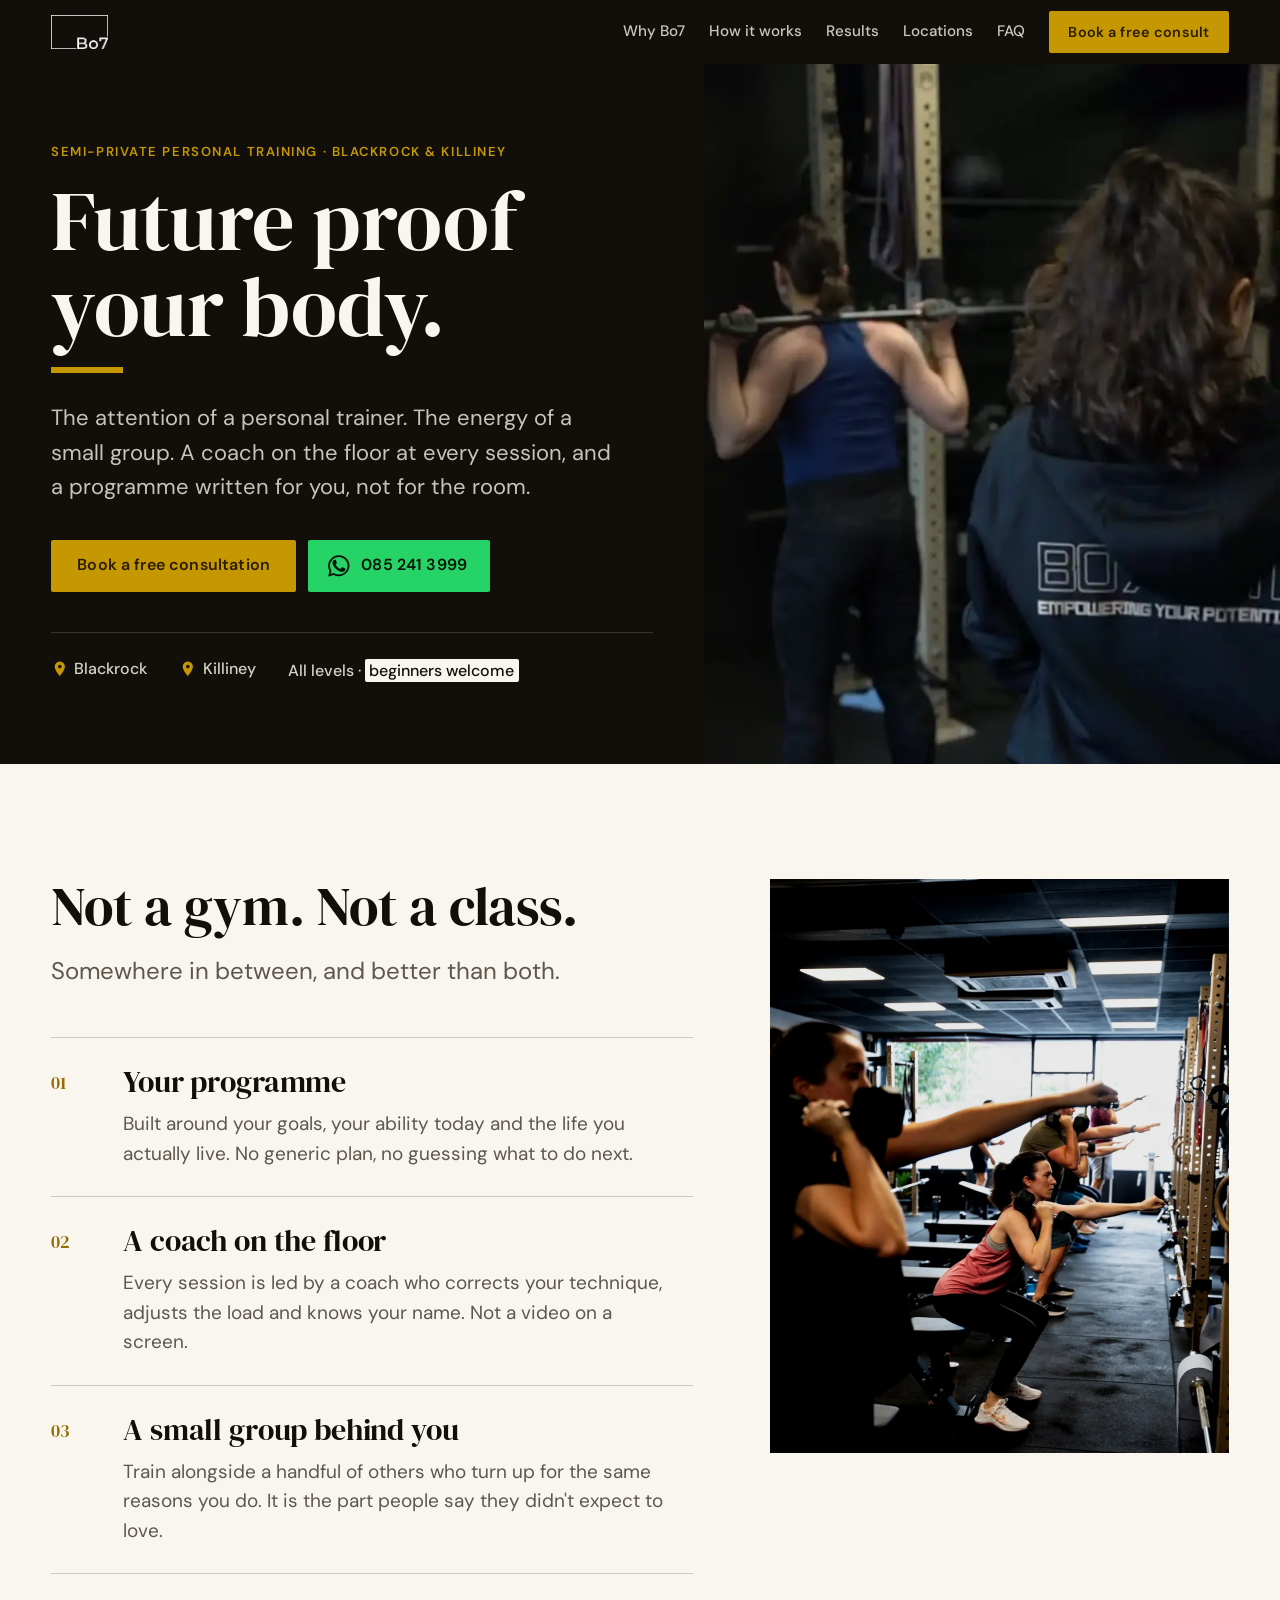
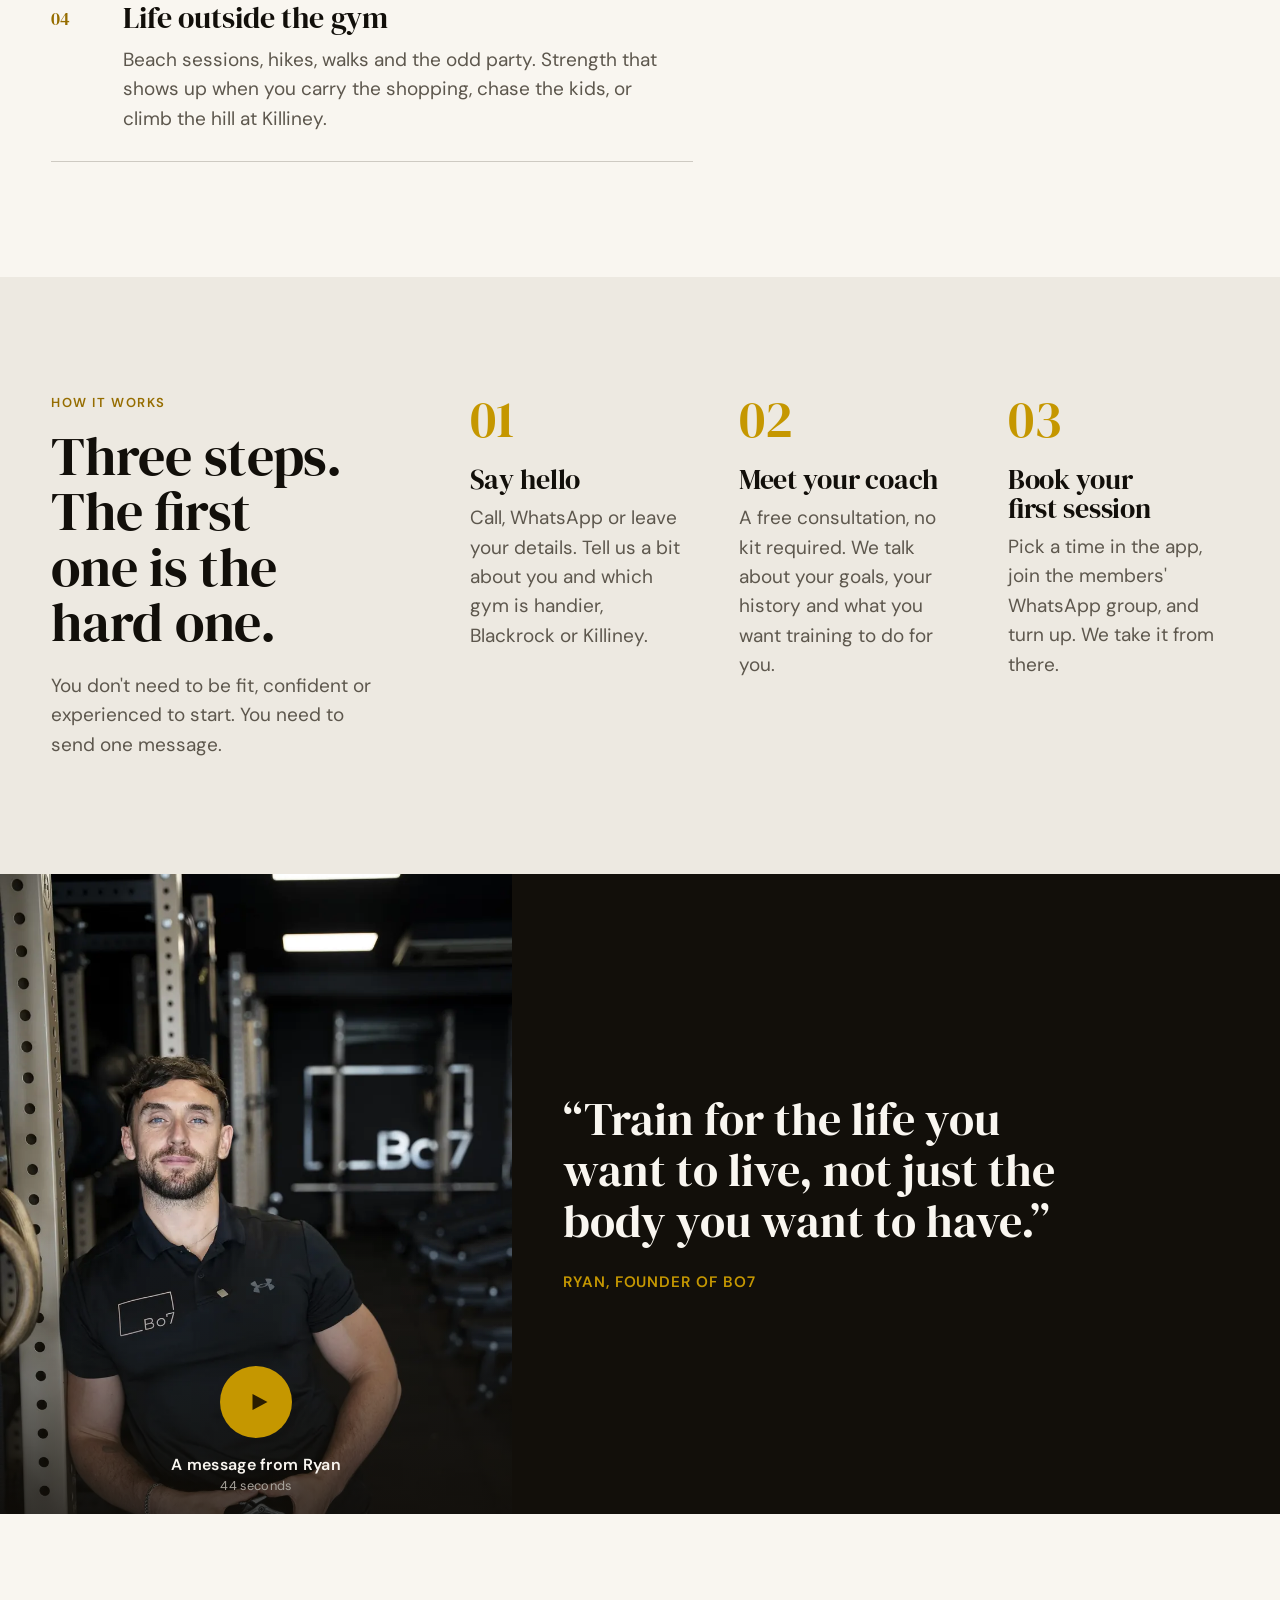
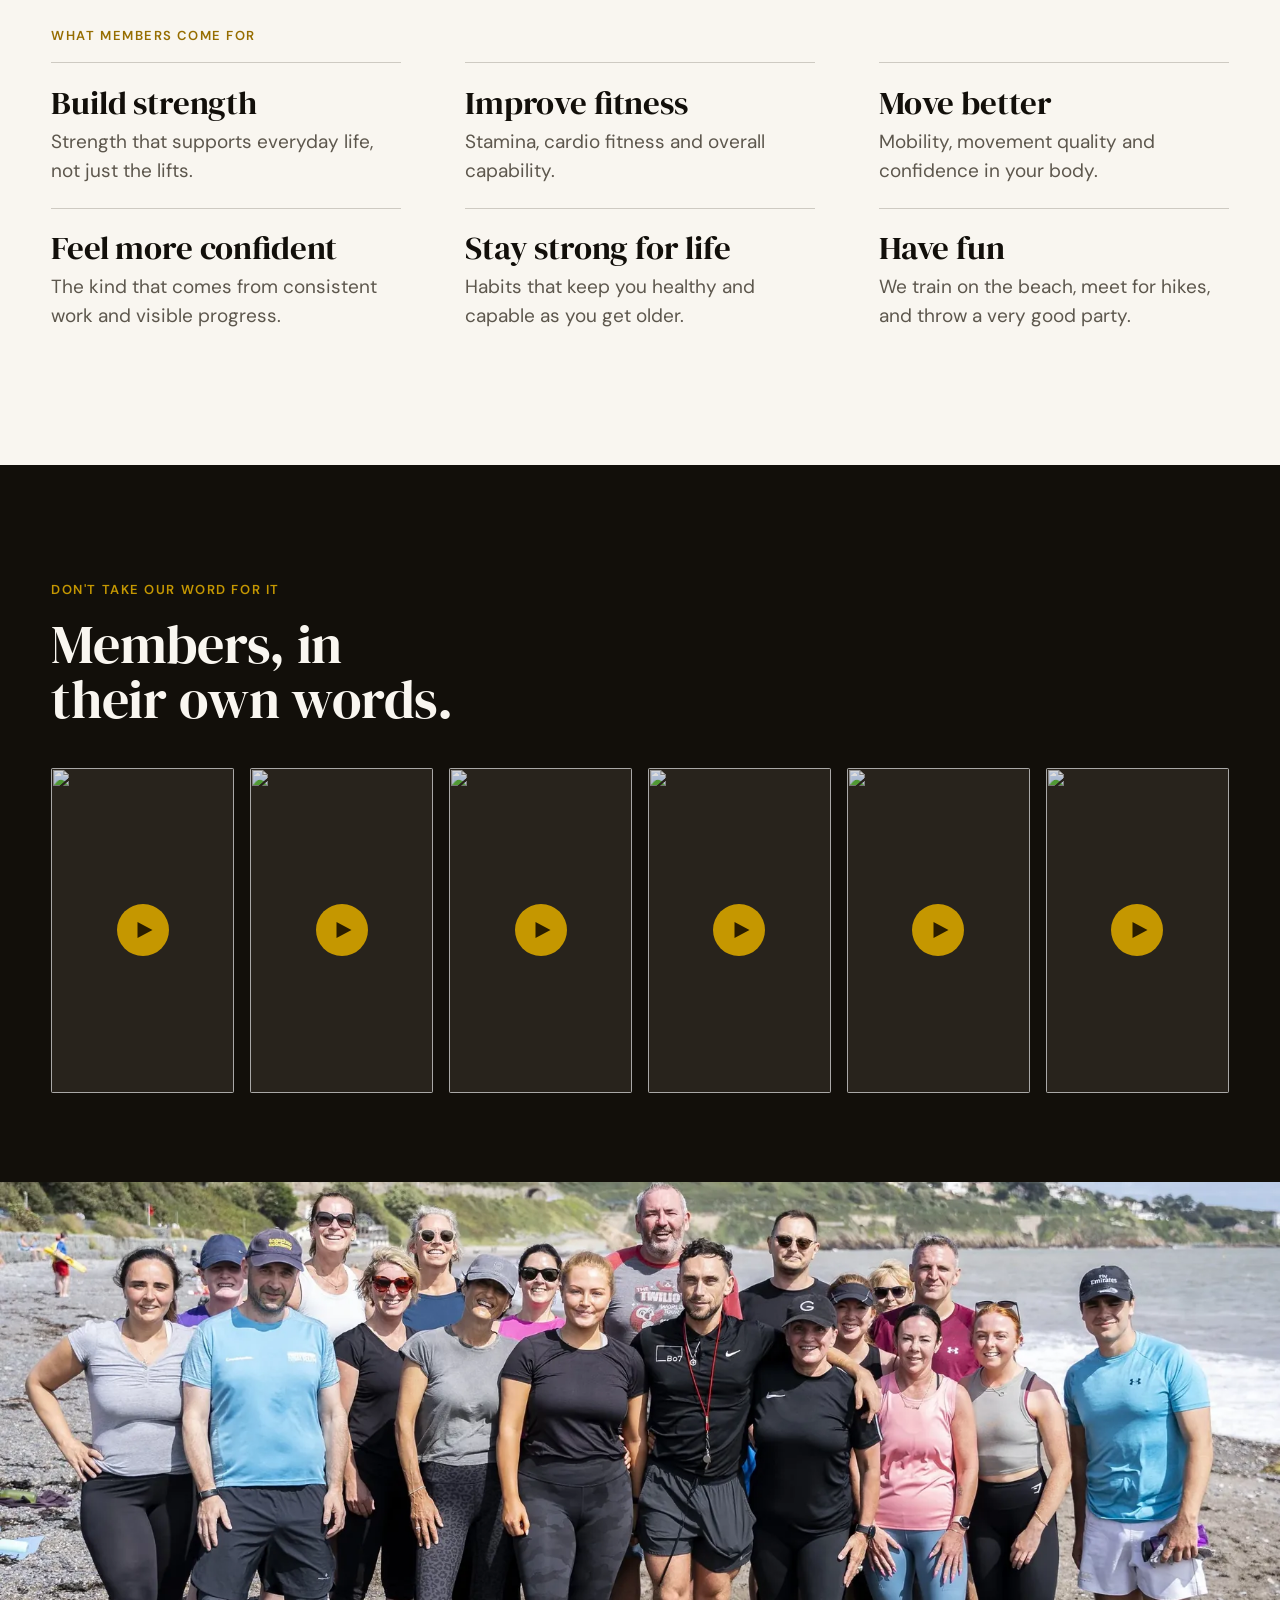
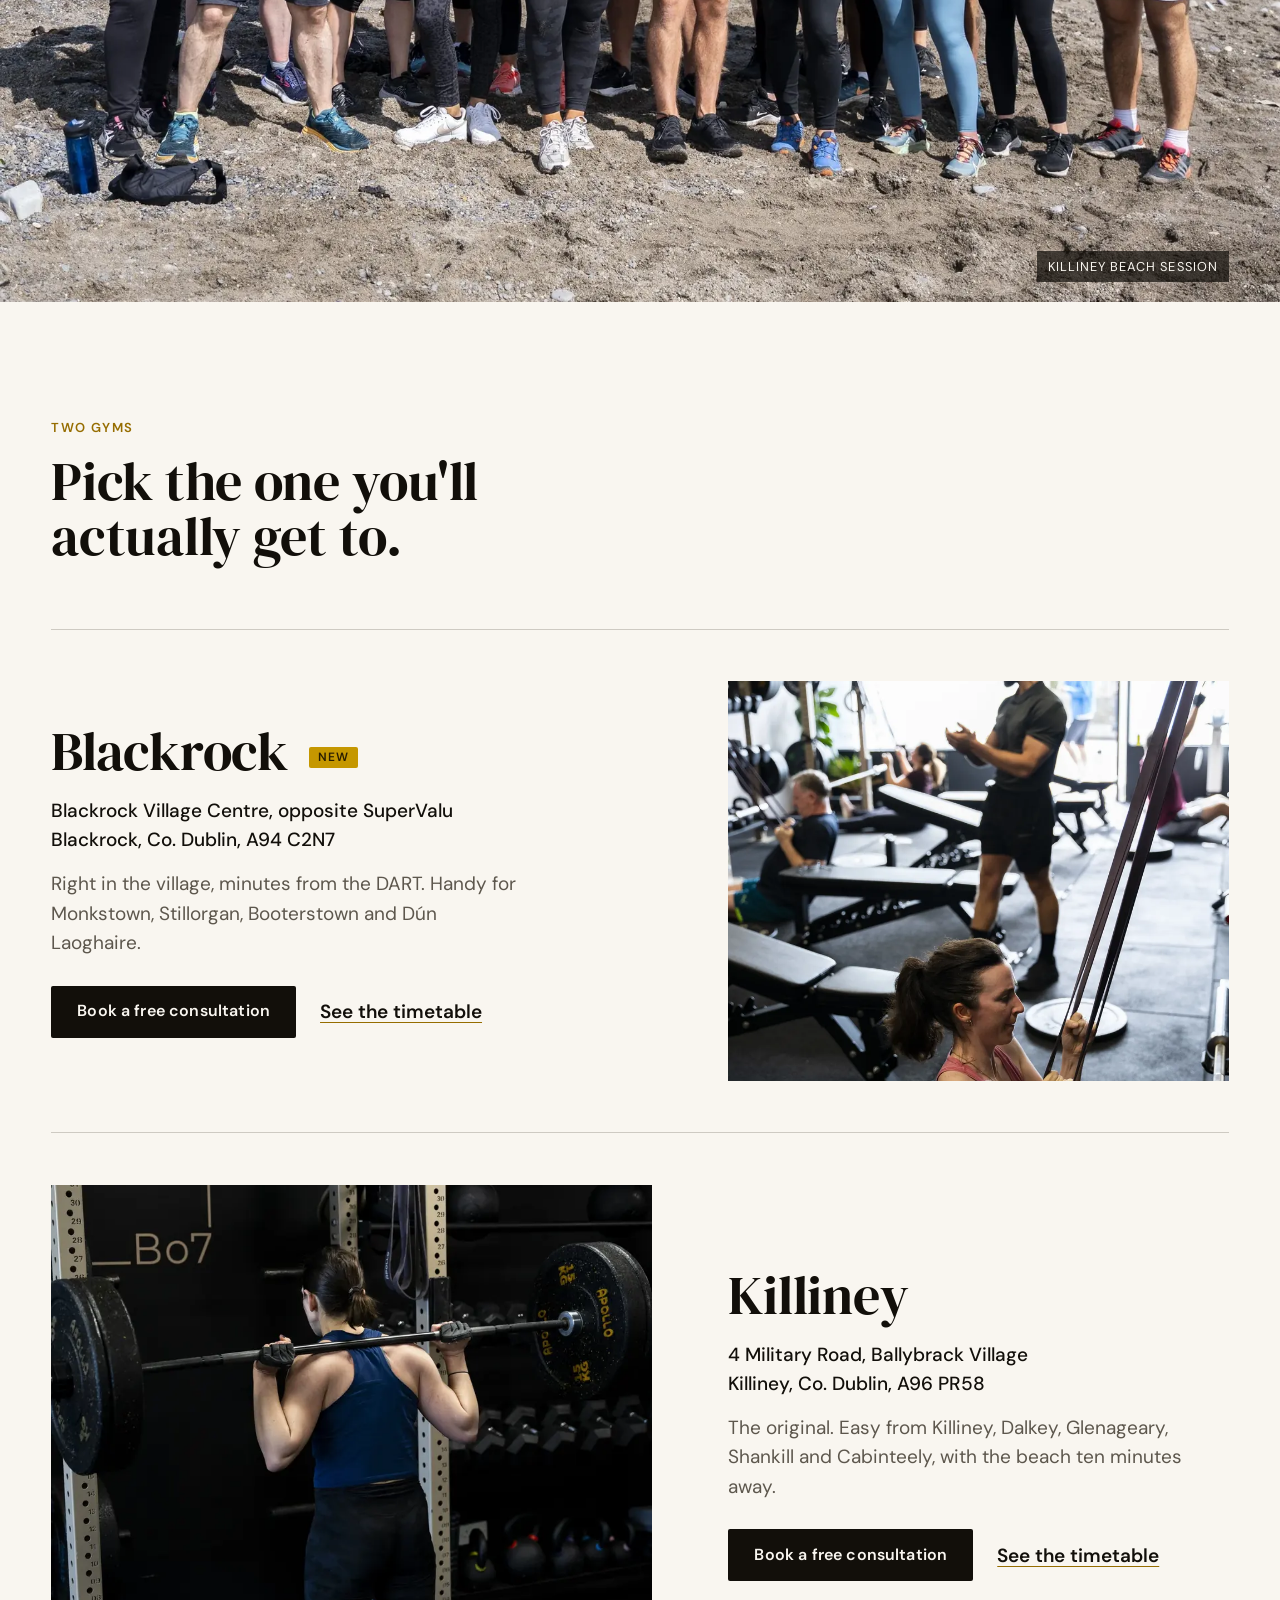
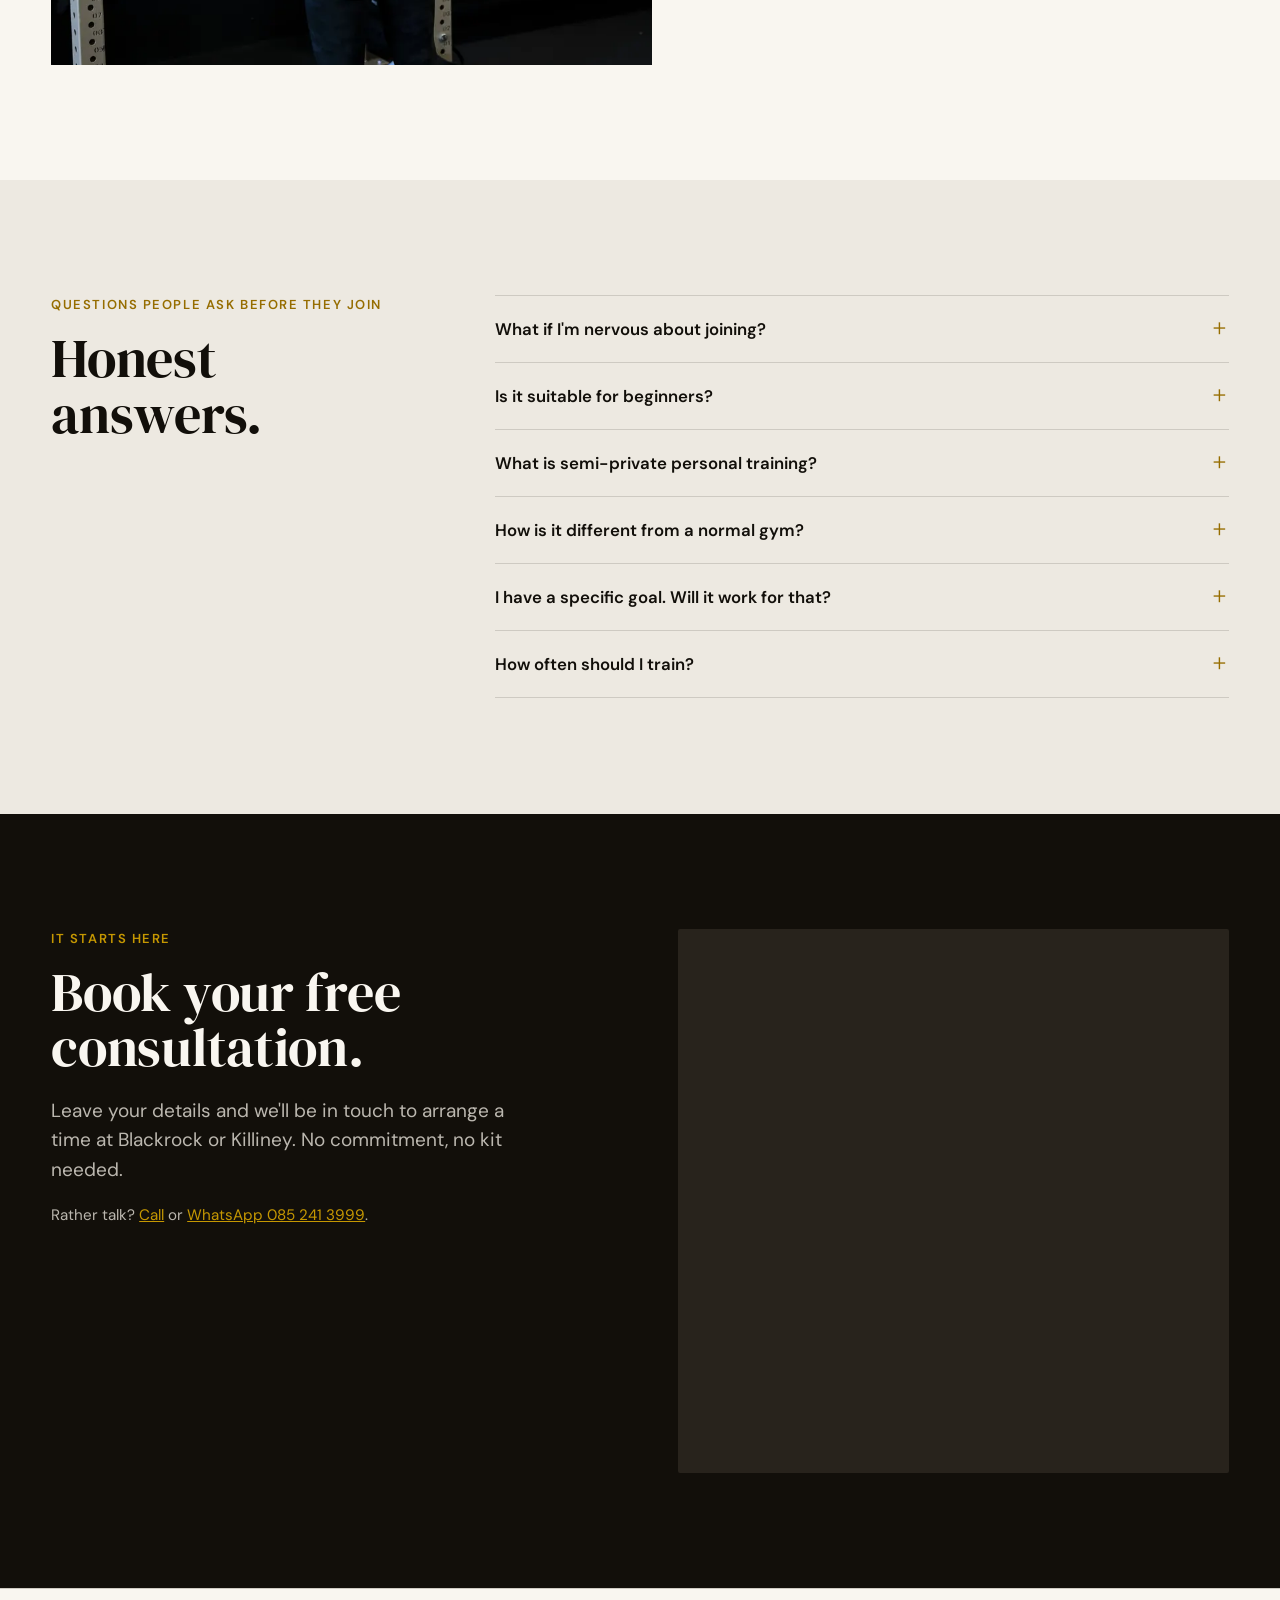
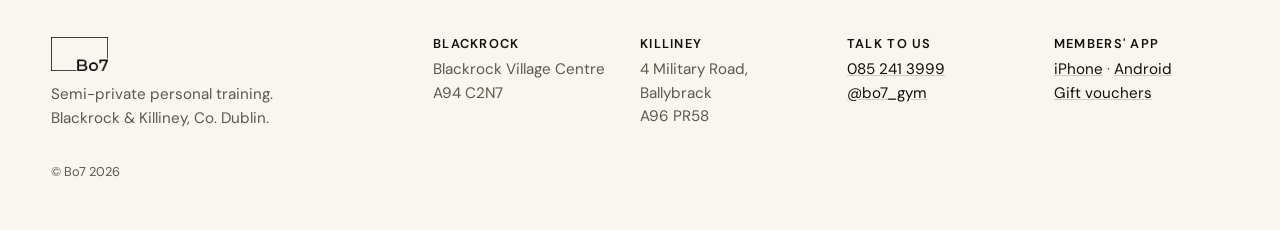
==== site/index.html @ 116be445 "Bo7 homepage rebuild: static site, content crawl, audit and handover notes Co-Authored-By: Claude Fa" ====
<!doctype html>
<html lang="en-IE">
<head>
<meta charset="utf-8">
<meta name="viewport" content="width=device-width, initial-scale=1">
<title>Bo7 · Semi-Private Personal Training in Blackrock & Killiney</title>
<meta name="description" content="Bo7 is semi-private personal training in Blackrock and Killiney, south Dublin. A coach on the floor every session, a programme built for you, and a small group that keeps you turning up. Book a free consultation.">
<link rel="icon" href="assets/favicon.ico">
<link rel="preconnect" href="https://fonts.googleapis.com">
<link rel="preconnect" href="https://fonts.gstatic.com" crossorigin>
<link href="https://fonts.googleapis.com/css2?family=DM+Serif+Display&family=DM+Sans:ital,opsz,wght@0,9..40,400;0,9..40,500;0,9..40,600;1,9..40,400&display=swap" rel="stylesheet">
<link rel="stylesheet" href="styles.css">
<meta property="og:title" content="Bo7 · Semi-Private Personal Training, Blackrock & Killiney">
<meta property="og:description" content="Coaching of a personal trainer. Energy of a small group. Two gyms in south Dublin. Book a free consultation.">
<meta property="og:image" content="assets/img/_s7v6443.webp">
</head>
<body>

<a class="skip" href="#start">Skip to booking</a>

<header class="nav" id="top">
<div class="in">
  <a class="nav__logo" href="#top" aria-label="Bo7 home">
    <img src="assets/bo7-logo.png" alt="Bo7" width="88" height="40">
  </a>
  <button class="nav__toggle" type="button" aria-label="Open menu" aria-expanded="false" aria-controls="menu"><span></span></button>
  <nav class="nav__links" id="menu" aria-label="Primary">
    <a href="#why">Why Bo7</a>
    <a href="#how">How it works</a>
    <a href="#results">Results</a>
    <a href="#locations">Locations</a>
    <a href="#faq">FAQ</a>
  </nav>
  <a class="btn btn--gold nav__cta" href="#start"><span class="nav__cta-long">Book a free consult</span><span class="nav__cta-short">Book</span></a>
</div>
</header>

<!-- HERO -->
<section class="hero">
<div class="in">
  <div class="hero__text">
    <p class="eyebrow">Semi-private personal training · Blackrock & Killiney</p>
    <h1>Future proof<br>your body.</h1>
    <p class="hero__lede"><span class="hl"><span class="hl__t">The attention of a personal trainer.</span></span> <span class="hl"><span class="hl__t">The energy of a small group.</span></span> <span class="hl"><span class="hl__t">A coach on the floor at every session,</span></span> <span class="hl"><span class="hl__t">and a programme written for you, not for the room.</span></span></p>
    <div class="hero__actions">
      <a class="btn btn--gold" href="#start">Book a free consultation</a>
      <a class="btn btn--wa hero__wa" href="https://wa.me/353852413999" aria-label="Chat on WhatsApp, 085 241 3999" data-wa><svg class="wa" viewBox="0 0 24 24" aria-hidden="true"><path d="M17.5 14.4c-.3-.1-1.8-.9-2-1-.3-.1-.5-.1-.7.1-.2.3-.8 1-.9 1.2-.2.2-.3.2-.6.1-.3-.1-1.3-.5-2.4-1.5-.9-.8-1.5-1.8-1.7-2.1-.2-.3 0-.5.1-.6l.5-.5c.1-.2.2-.3.3-.5.1-.2 0-.4 0-.5-.1-.1-.7-1.6-.9-2.2-.2-.6-.5-.5-.7-.5h-.6c-.2 0-.5.1-.8.4-.3.3-1 1-1 2.5s1.1 2.9 1.2 3.1c.1.2 2.1 3.2 5.1 4.5.7.3 1.3.5 1.7.6.7.2 1.4.2 1.9.1.6-.1 1.8-.7 2-1.4.2-.7.2-1.3.2-1.4-.1-.2-.3-.3-.6-.4zM12 2C6.5 2 2 6.5 2 12c0 1.8.5 3.5 1.3 5L2 22l5.2-1.4c1.5.8 3.1 1.2 4.8 1.2 5.5 0 10-4.5 10-10S17.5 2 12 2zm0 18.2c-1.5 0-3-.4-4.3-1.2l-.3-.2-3.1.8.8-3-.2-.3C4.1 15 3.7 13.5 3.7 12c0-4.6 3.7-8.3 8.3-8.3s8.3 3.7 8.3 8.3-3.7 8.2-8.3 8.2z"/></svg><span>085 241 3999</span></a>
    </div>
    <ul class="hero__facts" aria-label="At a glance">
      <li><a href="#blackrock"><svg class="pin" viewBox="0 0 24 24" aria-hidden="true"><path d="M12 2a7 7 0 0 0-7 7c0 5.25 7 13 7 13s7-7.75 7-13a7 7 0 0 0-7-7zm0 9.5A2.5 2.5 0 1 1 12 6.5a2.5 2.5 0 0 1 0 5z"/></svg>Blackrock</a></li>
      <li><a href="#killiney"><svg class="pin" viewBox="0 0 24 24" aria-hidden="true"><path d="M12 2a7 7 0 0 0-7 7c0 5.25 7 13 7 13s7-7.75 7-13a7 7 0 0 0-7-7zm0 9.5A2.5 2.5 0 1 1 12 6.5a2.5 2.5 0 0 1 0 5z"/></svg>Killiney</a></li>
      <li>All levels &middot; <mark>beginners welcome</mark></li>
    </ul>
  </div>
  <div class="hero__media">
    <video id="hero-video" class="hero__video" autoplay muted loop playsinline preload="metadata" poster="assets/video/hero-poster.webp" aria-label="Members training at Bo7 Killiney" data-src-small="assets/video/hero-540.mp4" data-src-large="assets/video/hero-720.mp4"></video>
  </div>
</div>
</section>

<!-- WHY -->
<section class="why" id="why">
<div class="in">
  <div class="why__head">
    <h2>Not a gym. Not a class.</h2>
    <p class="why__sub">Somewhere in between, and better than both.</p>
  </div>
  <ol class="why__list">
    <li>
      <span class="num">01</span>
      <h3>Your programme</h3>
      <p>Built around your goals, your ability today and the life you actually live. No generic plan, no guessing what to do next.</p>
    </li>
    <li>
      <span class="num">02</span>
      <h3>A coach on the floor</h3>
      <p>Every session is led by a coach who corrects your technique, adjusts the load and knows your name. Not a video on a screen.</p>
    </li>
    <li>
      <span class="num">03</span>
      <h3>A small group behind you</h3>
      <p>Train alongside a handful of others who turn up for the same reasons you do. It is the part people say they didn't expect to love.</p>
    </li>
    <li>
      <span class="num">04</span>
      <h3>Life outside the gym</h3>
      <p>Beach sessions, hikes, walks and the odd party. Strength that shows up when you carry the shopping, chase the kids, or climb the hill at Killiney.</p>
    </li>
  </ol>
  <figure class="why__photo">
    <img src="assets/img/_s7v6443-900.webp" srcset="assets/img/_s7v6443-900.webp 900w, assets/img/_s7v6443.webp 1800w" sizes="(min-width: 900px) 40vw, 100vw" alt="A small group training with kettlebells at Bo7 while a coach watches" width="900" height="1350" loading="lazy">
  </figure>
</div>
</section>

<!-- HOW -->
<section class="how" id="how">
<div class="in">
  <div class="how__intro">
    <p class="eyebrow">How it works</p>
    <h2>Three steps. The first one is the hard one.</h2>
    <p>You don't need to be fit, confident or experienced to start. You need to send one message.</p>
  </div>
  <ol class="steps">
    <li>
      <h3>Say hello</h3>
      <p>Call, WhatsApp or leave your details. Tell us a bit about you and which gym is handier, Blackrock or Killiney.</p>
    </li>
    <li>
      <h3>Meet your coach</h3>
      <p>A free consultation, no kit required. We talk about your goals, your history and what you want training to do for you.</p>
    </li>
    <li>
      <h3>Book your first session</h3>
      <p>Pick a time in the app, join the members' WhatsApp group, and turn up. We take it from there.</p>
    </li>
  </ol>
</div>
</section>

<!-- RYAN -->
<section class="founder">
<div class="in">
  <figure class="founder__photo">
    <img src="assets/img/_s7v2317-900.webp" alt="Ryan, founder of Bo7, standing in the Killiney gym" width="900" height="1350" loading="lazy">
    <button class="founder__play" type="button" aria-label="Play a message from Ryan">
      <span class="video__play" aria-hidden="true"></span>
      <span class="founder__play-label">A message from Ryan<small>44 seconds</small></span>
    </button>
  </figure>
  <blockquote class="founder__quote">
    <p>“Train for the life you want to live, not just the body you want to have.”</p>
    <footer>Ryan, founder of Bo7</footer>
  </blockquote>
</div>
</section>

<!-- OUTCOMES -->
<section class="outcomes">
<div class="in">
  <p class="eyebrow">What members come for</p>
  <ul class="outcomes__grid">
    <li><h3>Build strength</h3><p>Strength that supports everyday life, not just the lifts.</p></li>
    <li><h3>Improve fitness</h3><p>Stamina, cardio fitness and overall capability.</p></li>
    <li><h3>Move better</h3><p>Mobility, movement quality and confidence in your body.</p></li>
    <li><h3>Feel more confident</h3><p>The kind that comes from consistent work and visible progress.</p></li>
    <li><h3>Stay strong for life</h3><p>Habits that keep you healthy and capable as you get older.</p></li>
    <li><h3>Have fun</h3><p>We train on the beach, meet for hikes, and throw a very good party.</p></li>
  </ul>
</div>
</section>

<!-- RESULTS -->
<section class="results" id="results">
<div class="in">
  <div class="results__head">
    <p class="eyebrow">Don't take our word for it</p>
    <h2>Members, in their own words.</h2>
  </div>
  <div class="videos">
    <button class="video" data-id="97Fu7qVNGD8" aria-label="Play member story 1">
      <img src="https://i.ytimg.com/vi/97Fu7qVNGD8/maxresdefault.jpg" alt="" loading="lazy" width="1280" height="720">
      <span class="video__play" aria-hidden="true"></span>
    </button>
    <button class="video" data-id="Cg4jl8W_7K0" aria-label="Play member story 2">
      <img src="https://i.ytimg.com/vi/Cg4jl8W_7K0/maxresdefault.jpg" alt="" loading="lazy" width="1280" height="720">
      <span class="video__play" aria-hidden="true"></span>
    </button>
    <button class="video" data-id="Gy4kCEzOWjY" aria-label="Play member story 3">
      <img src="https://i.ytimg.com/vi/Gy4kCEzOWjY/maxresdefault.jpg" alt="" loading="lazy" width="1280" height="720">
      <span class="video__play" aria-hidden="true"></span>
    </button>
    <button class="video" data-id="adQbB2jkPgM" aria-label="Play member story 4">
      <img src="https://i.ytimg.com/vi/adQbB2jkPgM/maxresdefault.jpg" alt="" loading="lazy" width="1280" height="720">
      <span class="video__play" aria-hidden="true"></span>
    </button>
    <button class="video" data-id="pMgvW_yWX58" aria-label="Play member story 5">
      <img src="https://i.ytimg.com/vi/pMgvW_yWX58/maxresdefault.jpg" alt="" loading="lazy" width="1280" height="720">
      <span class="video__play" aria-hidden="true"></span>
    </button>
    <button class="video" data-id="u_YBRCfrH1I" aria-label="Play member story 6">
      <img src="https://i.ytimg.com/vi/u_YBRCfrH1I/maxresdefault.jpg" alt="" loading="lazy" width="1280" height="720">
      <span class="video__play" aria-hidden="true"></span>
    </button>
  </div>
  <figure class="results__beach">
    <img src="assets/img/_s7v5457.webp" srcset="assets/img/_s7v5457-900.webp 900w, assets/img/_s7v5457.webp 1800w" sizes="100vw" alt="Bo7 members on the beach after a group session" width="1800" height="2700" loading="lazy">
    <figcaption>Killiney beach session</figcaption>
  </figure>
</div>
</section>

<!-- LOCATIONS -->
<section class="locations" id="locations">
<div class="in">
  <div class="locations__head">
    <p class="eyebrow">Two gyms</p>
    <h2>Pick the one you'll actually get to.</h2>
  </div>
  <div class="location" id="blackrock">
    <div class="location__text">
      <h3>Blackrock <span>New</span></h3>
      <address>Blackrock Village Centre, opposite SuperValu<br>Blackrock, Co. Dublin, A94 C2N7</address>
      <p>Right in the village, minutes from the DART. Handy for Monkstown, Stillorgan, Booterstown and Dún Laoghaire.</p>
      <div class="location__actions">
        <a class="btn btn--dark" href="#start">Book a free consultation</a>
        <a class="link" href="https://app.glofox.com/portal/#/branch/681a3f74d2e34f87d40dcbf8/classes-week-view" target="_blank" rel="noopener">See the timetable</a>
      </div>
    </div>
    <figure class="location__photo">
      <img src="assets/img/_s7v6483-900.webp" alt="A coach working with members on the gym floor" width="900" height="1350" loading="lazy">
    </figure>
  </div>
  <div class="location location--alt" id="killiney">
    <div class="location__text">
      <h3>Killiney</h3>
      <address>4 Military Road, Ballybrack Village<br>Killiney, Co. Dublin, A96 PR58</address>
      <p>The original. Easy from Killiney, Dalkey, Glenageary, Shankill and Cabinteely, with the beach ten minutes away.</p>
      <div class="location__actions">
        <a class="btn btn--dark" href="#start">Book a free consultation</a>
        <a class="link" href="https://app.glofox.com/portal/#/branch/6659f3a6bc0507bc710421c5/classes-week-view" target="_blank" rel="noopener">See the timetable</a>
      </div>
    </div>
    <figure class="location__photo">
      <img src="assets/img/_s7v9598-900.webp" alt="A member back-squatting in the Bo7 rack" width="900" height="1350" loading="lazy">
    </figure>
  </div>
</div>
</section>

<!-- FAQ -->
<section class="faq" id="faq">
<div class="in">
  <div class="faq__head">
    <p class="eyebrow">Questions people ask before they join</p>
    <h2>Honest answers.</h2>
  </div>
  <div class="faq__list">
    <details>
      <summary>What if I'm nervous about joining?</summary>
      <p>That's completely normal, and it's most people's starting point. You don't need to be fit, confident or experienced. Your coach explains every exercise, sets the weight for you, and progresses you at your own pace. Nobody is watching you except the person paid to help.</p>
    </details>
    <details>
      <summary>Is it suitable for beginners?</summary>
      <p>Yes. We coach people who have never lifted a weight, people coming back after years away, and people who train regularly. Your sessions are adapted to where you are now.</p>
    </details>
    <details>
      <summary>What is semi-private personal training?</summary>
      <p>It's personal training in a small group. You follow a programme designed for your goals, and a coach guides you through every session, with the motivation of a few other people training beside you.</p>
    </details>
    <details>
      <summary>How is it different from a normal gym?</summary>
      <p>In a normal gym you get access and a membership card. At Bo7 you get a structured programme, a coach at every session, and a small group that notices when you don't show up. We keep session sizes small so you get real attention.</p>
    </details>
    <details>
      <summary>I have a specific goal. Will it work for that?</summary>
      <p>Yes. Strength, fitness, weight loss, mobility, getting back into a routine, or simply becoming consistent. Your coach adapts your training to the goal, and we check in on how it's going.</p>
    </details>
    <details>
      <summary>How often should I train?</summary>
      <p>It depends on your goals, your fitness and your week. We help you find a frequency that's realistic and sustainable, then build a plan around it. Consistency beats intensity.</p>
    </details>
  </div>
</div>
</section>

<!-- START -->
<section class="start" id="start">
<div class="in">
  <div class="start__text">
    <p class="eyebrow">It starts here</p>
    <h2>Book your free consultation.</h2>
    <p>Leave your details and we'll be in touch to arrange a time at Blackrock or Killiney. No commitment, no kit needed.</p>
    <p class="start__alt">Rather talk? <a href="tel:+353852413999">Call</a> or <a href="https://wa.me/353852413999" data-wa>WhatsApp 085 241 3999</a>.</p>
  </div>
  <div class="start__form">
    <iframe id="glofox" title="Bo7 consultation request form" src="https://app.glofox.com/portal/#/branch/6659f3a6bc0507bc710421c5/lead-register" loading="lazy"></iframe>
  </div>
</div>
</section>

<footer class="foot">
<div class="in">
  <div class="foot__brand">
    <img src="assets/bo7-logo.png" alt="Bo7" width="88" height="40">
    <p>Semi-private personal training.<br>Blackrock & Killiney, Co. Dublin.</p>
  </div>
  <div class="foot__col">
    <h4>Blackrock</h4>
    <p>Blackrock Village Centre<br>A94 C2N7</p>
  </div>
  <div class="foot__col">
    <h4>Killiney</h4>
    <p>4 Military Road, Ballybrack<br>A96 PR58</p>
  </div>
  <div class="foot__col">
    <h4>Talk to us</h4>
    <p><a href="tel:+353852413999">085 241 3999</a><br><a href="https://www.instagram.com/bo7_gym" rel="noopener">@bo7_gym</a></p>
  </div>
  <div class="foot__col">
    <h4>Members' app</h4>
    <p><a href="https://apps.apple.com/ie/app/bo7-new/id6504860542" rel="noopener">iPhone</a> · <a href="https://play.google.com/store/apps/details?id=ie.zappy.fennec.bo" rel="noopener">Android</a><br><a href="https://www.bo7.ie/store" rel="noopener">Gift vouchers</a></p>
  </div>
  <p class="foot__fine">© Bo7 2026</p>
</div>
</footer>

<div class="stickybar">
  <a class="btn btn--gold stickybar__btn" href="#start"><span>Book a free consultation</span><span class="stickybar__icons" aria-hidden="true"><svg class="mail" viewBox="0 0 24 24" aria-hidden="true"><path d="M3 5h18a1 1 0 0 1 1 1v12a1 1 0 0 1-1 1H3a1 1 0 0 1-1-1V6a1 1 0 0 1 1-1zm1 2.4V17h16V7.4l-8 5.2-8-5.2zM5.6 7l6.4 4.2L18.4 7H5.6z"/></svg><svg class="wa" viewBox="0 0 24 24" aria-hidden="true"><path d="M17.5 14.4c-.3-.1-1.8-.9-2-1-.3-.1-.5-.1-.7.1-.2.3-.8 1-.9 1.2-.2.2-.3.2-.6.1-.3-.1-1.3-.5-2.4-1.5-.9-.8-1.5-1.8-1.7-2.1-.2-.3 0-.5.1-.6l.5-.5c.1-.2.2-.3.3-.5.1-.2 0-.4 0-.5-.1-.1-.7-1.6-.9-2.2-.2-.6-.5-.5-.7-.5h-.6c-.2 0-.5.1-.8.4-.3.3-1 1-1 2.5s1.1 2.9 1.2 3.1c.1.2 2.1 3.2 5.1 4.5.7.3 1.3.5 1.7.6.7.2 1.4.2 1.9.1.6-.1 1.8-.7 2-1.4.2-.7.2-1.3.2-1.4-.1-.2-.3-.3-.6-.4zM12 2C6.5 2 2 6.5 2 12c0 1.8.5 3.5 1.3 5L2 22l5.2-1.4c1.5.8 3.1 1.2 4.8 1.2 5.5 0 10-4.5 10-10S17.5 2 12 2zm0 18.2c-1.5 0-3-.4-4.3-1.2l-.3-.2-3.1.8.8-3-.2-.3C4.1 15 3.7 13.5 3.7 12c0-4.6 3.7-8.3 8.3-8.3s8.3 3.7 8.3 8.3-3.7 8.2-8.3 8.2z"/></svg></span></a>
</div>

<!-- BOOKING OVERLAY: every "Book" button opens this; #start stays as the no-JS fallback -->
<dialog class="book" id="book" aria-labelledby="book-title">
  <div class="book__panel">
    <button class="book__close" type="button" aria-label="Close">&#215;</button>
    <p class="eyebrow">Free consultation</p>
    <h2 id="book-title">Let's get you started.</h2>
    <a class="btn btn--wa book__wa" href="https://wa.me/353852413999" data-wa><svg class="wa" viewBox="0 0 24 24" aria-hidden="true"><path d="M17.5 14.4c-.3-.1-1.8-.9-2-1-.3-.1-.5-.1-.7.1-.2.3-.8 1-.9 1.2-.2.2-.3.2-.6.1-.3-.1-1.3-.5-2.4-1.5-.9-.8-1.5-1.8-1.7-2.1-.2-.3 0-.5.1-.6l.5-.5c.1-.2.2-.3.3-.5.1-.2 0-.4 0-.5-.1-.1-.7-1.6-.9-2.2-.2-.6-.5-.5-.7-.5h-.6c-.2 0-.5.1-.8.4-.3.3-1 1-1 2.5s1.1 2.9 1.2 3.1c.1.2 2.1 3.2 5.1 4.5.7.3 1.3.5 1.7.6.7.2 1.4.2 1.9.1.6-.1 1.8-.7 2-1.4.2-.7.2-1.3.2-1.4-.1-.2-.3-.3-.6-.4zM12 2C6.5 2 2 6.5 2 12c0 1.8.5 3.5 1.3 5L2 22l5.2-1.4c1.5.8 3.1 1.2 4.8 1.2 5.5 0 10-4.5 10-10S17.5 2 12 2zm0 18.2c-1.5 0-3-.4-4.3-1.2l-.3-.2-3.1.8.8-3-.2-.3C4.1 15 3.7 13.5 3.7 12c0-4.6 3.7-8.3 8.3-8.3s8.3 3.7 8.3 8.3-3.7 8.2-8.3 8.2z"/></svg><span>Chat on WhatsApp</span></a>
    <p class="book__hint">Quickest way to reach us. Say hello and we'll sort a time.</p>
    <div class="book__or"><span>or</span></div>
    <p class="book__lead">Leave your details and we'll call you back.</p>
    <div class="book__form">
      <iframe id="book-frame" title="Bo7 consultation request form" src="about:blank"></iframe>
    </div>
  </div>
</dialog>

<!-- VIDEO LIGHTBOX for Ryan's message -->
<dialog class="vid" id="vid" aria-label="A message from Ryan">
  <button class="vid__close" type="button" aria-label="Close video">&#215;</button>
  <video id="vid-player" controls playsinline preload="none" poster="assets/video/ryan-poster.jpg" data-src="assets/video/ryan-720.mp4"></video>
</dialog>

<script src="site.js" defer></script>
</body>
</html>
---- site/styles.css ----
/* Bo7 — homepage styles. Static, no build step.
   Every section is full-bleed for its background; its content sits in `.in`, capped at --max. */

:root {
  --ink: oklch(17% 0.012 80);
  --ink-2: oklch(26% 0.014 80);
  --paper: oklch(97.5% 0.009 85);
  --paper-2: oklch(93.5% 0.012 85);
  --stone: oklch(84% 0.012 85);
  --muted: oklch(46% 0.018 80);
  --gold: oklch(70% 0.15 88);        /* ≈ #BB9807 lifted a touch */
  --gold-deep: oklch(56% 0.13 86);   /* gold for text on paper */
  --gold-ink: oklch(24% 0.05 86);    /* text on gold buttons */

  --display: "DM Serif Display", Georgia, "Times New Roman", serif;
  --body: "DM Sans", "Helvetica Neue", Arial, sans-serif;

  --max: 1320px;
  --gutter: clamp(1rem, 4vw, 3.5rem);
  --measure: 36rem;
  --nav-h: 64px;
  --hero-h: 700px;
  --ease: cubic-bezier(0.16, 1, 0.3, 1);
}

*, *::before, *::after { box-sizing: border-box; }
html { scroll-behavior: smooth; -webkit-text-size-adjust: 100%; }
@media (prefers-reduced-motion: reduce) { html { scroll-behavior: auto; } }

body {
  margin: 0;
  background: var(--paper);
  color: var(--ink);
  font-family: var(--body);
  font-size: clamp(1.0625rem, 1rem + 0.3vw, 1.1875rem);
  line-height: 1.55;
  font-feature-settings: "kern", "liga";
  overflow-x: clip;
}

img { display: block; max-width: 100%; height: auto; }
figure { margin: 0; }
a { color: inherit; }
h1, h2, h3, h4 { font-family: var(--display); font-weight: 400; line-height: 1.02; letter-spacing: -0.005em; margin: 0; text-wrap: balance; }
h1 { font-size: clamp(2.75rem, 1.8rem + 4.6vw, 5.25rem); }
h2 { font-size: clamp(1.9rem, 1.3rem + 2.8vw, 3.4rem); }
h3 { font-size: clamp(1.25rem, 1.05rem + 0.9vw, 1.8rem); }
p { margin: 0; }
p + p { margin-top: 1em; }

.in { width: 100%; max-width: var(--max); margin-inline: auto; padding-inline: var(--gutter); }

.eyebrow {
  font-size: 0.8125rem;
  font-weight: 600;
  letter-spacing: 0.12em;
  text-transform: uppercase;
  color: var(--gold-deep);
  margin: 0 0 1rem;
}
.hero .eyebrow, .results .eyebrow, .start .eyebrow { color: var(--gold); }

.skip { position: absolute; left: -999px; top: 0; background: var(--gold); color: var(--gold-ink); padding: .5rem 1rem; }
.skip:focus { left: 1rem; z-index: 100; }

/* ---------- buttons ---------- */
.btn {
  display: inline-flex; align-items: center; justify-content: center; gap: .5rem;
  min-height: 3.25rem; padding: 0 1.5rem;
  font-family: var(--body); font-weight: 600; font-size: 1rem; letter-spacing: 0.01em;
  text-decoration: none; border: 2px solid transparent; border-radius: 2px;
  transition: transform .35s var(--ease), background-color .25s, color .25s, border-color .25s;
  cursor: pointer;
}
.btn:hover { transform: translateY(-2px); }
.btn:active { transform: translateY(0); }
.btn--gold { background: var(--gold); color: var(--gold-ink); }
.btn--gold:hover { background: oklch(76% 0.16 90); }
.btn--dark { background: var(--ink); color: var(--paper); }
.btn--dark:hover { background: var(--ink-2); }
.btn--ghost { background: transparent; color: var(--paper); border-color: oklch(60% 0.02 85); }
.btn--ghost:hover { border-color: var(--paper); }
.link { font-weight: 600; text-decoration: underline; text-underline-offset: .2em; text-decoration-color: var(--gold-deep); }
.link:hover { text-decoration-thickness: 2px; }

/* ---------- nav ---------- */
.nav {
  position: relative; z-index: 50;
  background: var(--ink); color: var(--paper);
}
.nav .in {
  display: flex; align-items: center; gap: 1.5rem;
  min-height: var(--nav-h); padding-block: .5rem;
}
.nav__logo img { height: 34px; width: auto; }
.nav__cta { display: none; min-height: 2.6rem; padding-inline: 1.1rem; font-size: .9rem; }

/* hamburger (mobile only) */
.nav__toggle {
  margin-left: auto; width: 2.75rem; height: 2.75rem;
  background: transparent; border: 0; cursor: pointer; position: relative; border-radius: 2px;
}
.nav__toggle span, .nav__toggle span::before, .nav__toggle span::after {
  content: ""; position: absolute; left: 50%; width: 1.5rem; height: 2px; background: var(--paper);
  translate: -50% 0; transition: transform .3s var(--ease), opacity .2s, top .3s var(--ease);
}
.nav__toggle span { top: 50%; }
.nav__toggle span::before { top: -7px; }
.nav__toggle span::after { top: 7px; }
.nav__toggle[aria-expanded="true"] span { background: transparent; }
.nav__toggle[aria-expanded="true"] span::before { top: 0; transform: rotate(45deg); }
.nav__toggle[aria-expanded="true"] span::after { top: 0; transform: rotate(-45deg); }

/* mobile menu panel */
.nav__links {
  position: absolute; left: 0; right: 0; top: 100%;
  display: grid; gap: 0;
  background: var(--ink-2); padding: .5rem var(--gutter) 1rem;
  border-top: 1px solid oklch(32% 0.014 80);
  transform-origin: top; transition: opacity .25s var(--ease), translate .3s var(--ease), visibility 0s linear .3s;
  opacity: 0; translate: 0 -8px; visibility: hidden;
}
.nav.is-open .nav__links { opacity: 1; translate: 0 0; visibility: visible; transition-delay: 0s; }
.nav__links a {
  text-decoration: none; font-weight: 500; font-size: 1.1rem;
  padding: .9rem 0; border-bottom: 1px solid oklch(32% 0.014 80);
}
.nav__links a:last-child { border-bottom: 0; }

@media (min-width: 900px) {
  .nav { position: sticky; top: 0; }
  .nav__toggle { display: none; }
  .nav__links {
    position: static; display: flex; gap: 1.5rem; margin-left: auto; padding: 0; border: 0;
    background: transparent; opacity: 1; translate: 0 0; visibility: visible; transition: none;
  }
  .nav__links a { padding: 0; border: 0; font-size: .95rem; opacity: .8; transition: opacity .2s; }
  .nav__links a:hover { opacity: 1; }
  .nav__cta { display: inline-flex; }
}

/* ---------- hero ---------- */
.hero { background: var(--ink); color: var(--paper); position: relative; isolation: isolate; }
.hero .in { position: relative; display: grid; grid-template-columns: 1fr; min-height: calc(100svh - var(--nav-h)); padding: 0; }
.hero__text {
  display: flex; flex-direction: column; justify-content: flex-end;
  padding: 3rem var(--gutter) 1.75rem;
}
.hero h1 { color: var(--paper); }
.hero h1::after { content: ""; display: block; width: 4.5rem; height: 6px; background: var(--gold); margin-top: 1.1rem; }
.hero__lede { max-width: var(--measure); margin-top: .9rem; font-size: 1rem; line-height: 1.5; color: oklch(82% 0.012 85); }
/* phones: two equal full-width buttons; desktop: side by side */
.hero__actions { display: grid; grid-template-columns: 1fr; gap: .6rem; margin-top: 1.25rem; }
.hero__actions .btn { width: 100%; }
.hero__facts {
  list-style: none; padding: .9rem 0 0; margin: 1.2rem 0 0;
  display: flex; flex-wrap: wrap; align-items: center; gap: .5rem 1.6rem;
  border-top: 1px solid oklch(32% 0.014 80);
  color: oklch(86% 0.012 85); font-size: .95rem; font-weight: 500;
}
.hero__facts a { display: inline-flex; align-items: center; gap: .35rem; text-decoration: none; }
.hero__facts a:hover { color: var(--paper); }
.hero__facts .pin { width: 1.1rem; height: 1.1rem; fill: var(--gold); flex: none; }
.hero__facts mark { background: var(--paper); color: var(--ink); padding: .05em .3em; border-radius: 2px; }
.hero__wa { padding-inline: 1rem 1.3rem; }

/* Animated highlighter on the lede. A white marker sweeps each segment in turn (2 s after load),
   holds for a second, then recedes before the next one starts. The outer span draws the white box;
   the inner span paints the text black in lockstep via a text-clipped gradient, so letters never
   turn black before the marker reaches them. Timing: 0.6 s in, 1 s hold, 0.5 s out. */
.hl {
  background-image: linear-gradient(var(--paper), var(--paper));
  background-repeat: no-repeat; background-size: 0% 90%; background-position: 0 55%;
  box-decoration-break: slice; -webkit-box-decoration-break: slice;
  padding: .04em 0; border-radius: 2px;
}
.hl__t {
  color: transparent;
  background-image: linear-gradient(var(--ink), var(--ink)), linear-gradient(oklch(82% 0.012 85), oklch(82% 0.012 85));
  background-repeat: no-repeat; background-size: 0% 100%, 100% 100%; background-position: 0 0, 0 0;
  -webkit-background-clip: text; background-clip: text;
  box-decoration-break: slice; -webkit-box-decoration-break: slice;
}
@media (prefers-reduced-motion: no-preference) {
  .hl   { animation: hl-box  2.1s cubic-bezier(.4, 0, .2, 1) both; }
  .hl__t { animation: hl-text 2.1s cubic-bezier(.4, 0, .2, 1) both; }
  .hl:nth-child(1), .hl:nth-child(1) .hl__t { animation-delay: 2s; }
  .hl:nth-child(2), .hl:nth-child(2) .hl__t { animation-delay: 4.2s; }
  .hl:nth-child(3), .hl:nth-child(3) .hl__t { animation-delay: 6.4s; }
  .hl:nth-child(4), .hl:nth-child(4) .hl__t { animation-delay: 8.6s; }
}
@keyframes hl-box {
  0%    { background-size: 0% 90%;   background-position: 0 55%; }
  28%   { background-size: 100% 90%; background-position: 0 55%; }
  76%   { background-size: 100% 90%; background-position: 0 55%; }
  76.1% { background-size: 100% 90%; background-position: 100% 55%; }
  100%  { background-size: 0% 90%;   background-position: 100% 55%; }
}
@keyframes hl-text {
  0%    { background-size: 0% 100%, 100% 100%;   background-position: 0 0, 0 0; }
  28%   { background-size: 100% 100%, 100% 100%; background-position: 0 0, 0 0; }
  76%   { background-size: 100% 100%, 100% 100%; background-position: 0 0, 0 0; }
  76.1% { background-size: 100% 100%, 100% 100%; background-position: 100% 0, 0 0; }
  100%  { background-size: 0% 100%, 100% 100%;   background-position: 100% 0, 0 0; }
}

/* video: full-bleed behind the copy on phones, its own cropped column on desktop */
.hero__media { position: absolute; inset: 0; z-index: -1; overflow: hidden; background: var(--ink); }
.hero__video { width: 100%; height: 100%; object-fit: cover; object-position: 50% 35%; }
.hero__media::after {
  content: ""; position: absolute; inset: 0;
  background: linear-gradient(to top, color-mix(in oklch, var(--ink) 96%, transparent) 0%, color-mix(in oklch, var(--ink) 78%, transparent) 42%, color-mix(in oklch, var(--ink) 28%, transparent) 70%, transparent 100%);
}

@media (min-width: 900px) {
  .hero .in { grid-template-columns: minmax(0, 1.1fr) minmax(0, 0.9fr); min-height: 0; height: var(--hero-h); }
  .hero__text { justify-content: center; padding: 2.5rem var(--gutter) 2.5rem; }
  .hero__lede { margin-top: 1.75rem; font-size: clamp(1.125rem, 1rem + .5vw, 1.375rem); line-height: 1.55; }
  .hero__actions { margin-top: 2.25rem; }
  .hero__actions { display: flex; flex-wrap: wrap; gap: .75rem; }
  .hero__actions .btn { width: auto; }
  .hero__facts { margin-top: 2.5rem; padding-top: 1.5rem; font-size: 1rem; gap: .5rem 2rem; }
  .hero__media { position: relative; inset: auto; z-index: 0; height: var(--hero-h); }
  .hero__media::after { background: linear-gradient(to right, color-mix(in oklch, var(--ink) 35%, transparent), transparent 30%); }
}

/* ---------- why ---------- */
.why .in {
  padding-block: clamp(4rem, 9vw, 8rem);
  display: grid; gap: 3rem;
  grid-template-areas: "head" "list" "photo";
}
.why__head { grid-area: head; max-width: 44rem; }
.why__sub { margin-top: 1.1rem; font-size: clamp(1.15rem, 1rem + .7vw, 1.5rem); color: var(--muted); max-width: 36rem; text-wrap: balance; }
.why__list { grid-area: list; list-style: none; margin: 0; padding: 0; display: grid; gap: 0; }
.why__list li {
  display: grid; grid-template-columns: 3.5rem 1fr; gap: .25rem 1rem;
  padding: 1.75rem 0; border-top: 1px solid var(--stone);
}
.why__list li:last-child { border-bottom: 1px solid var(--stone); }
.why__list .num { grid-row: span 2; font-family: var(--display); font-size: 1.1rem; color: var(--gold-deep); padding-top: .25rem; }
.why__list h3 { font-size: clamp(1.3rem, 1.1rem + 1vw, 1.9rem); }
.why__list p { color: var(--muted); max-width: 34rem; margin-top: .5rem; }
.why__photo { grid-area: photo; }
.why__photo img { aspect-ratio: 4 / 5; object-fit: cover; object-position: 50% 30%; width: 100%; }
@media (min-width: 900px) {
  .why .in {
    grid-template-columns: minmax(0, 1.4fr) minmax(0, 1fr);
    grid-template-areas: "head photo" "list photo";
    column-gap: clamp(3rem, 6vw, 7rem); align-items: start;
  }
  .why__photo { position: sticky; top: calc(var(--nav-h) + 1.5rem); }
  .why__head h2 { white-space: nowrap; }
}

/* ---------- how ---------- */
.how { background: var(--paper-2); }
.how .in { padding-block: clamp(4rem, 9vw, 8rem); display: grid; gap: 3rem; }
.how__intro { max-width: 38rem; }
.how__intro p:not(.eyebrow) { margin-top: 1.25rem; color: var(--muted); }
.steps { list-style: none; margin: 0; padding: 0; counter-reset: step; display: grid; gap: 2rem; }
.steps li { counter-increment: step; position: relative; padding-top: 4.5rem; }
.steps li::before {
  content: "0" counter(step); position: absolute; top: 0; left: 0;
  font-family: var(--display); font-size: 3.25rem; line-height: 1; color: var(--gold);
}
.steps p { color: var(--muted); margin-top: .6rem; max-width: 24rem; }
@media (min-width: 720px) { .steps { grid-template-columns: repeat(3, 1fr); gap: 3rem; } }
@media (min-width: 1100px) { .how .in { grid-template-columns: minmax(0, .9fr) minmax(0, 2fr); column-gap: clamp(3rem, 6vw, 7rem); } }

/* ---------- founder ---------- */
.founder { background: var(--ink); color: var(--paper); }
.founder .in { display: grid; grid-template-columns: 1fr; padding: 0; }
.founder__photo img { width: 100%; aspect-ratio: 3 / 4; object-fit: cover; object-position: 50% 20%; }   /* tall on phones so the play button clears the face */
.founder__quote { margin: 0; padding: clamp(3rem, 7vw, 6rem) var(--gutter); display: flex; flex-direction: column; justify-content: center; }
.founder__quote p { font-family: var(--display); font-size: clamp(1.5rem, 1.1rem + 2.2vw, 2.9rem); line-height: 1.12; text-wrap: balance; }
.founder__quote footer { margin-top: 1.5rem; color: var(--gold); font-weight: 600; font-size: .95rem; letter-spacing: .06em; text-transform: uppercase; }
@media (min-width: 900px) {
  .founder .in { grid-template-columns: minmax(0, .8fr) minmax(0, 1.2fr); }
  .founder__photo img { aspect-ratio: auto; height: 100%; max-height: 640px; }
}

.founder__photo { position: relative; }
.founder__play {
  position: absolute; inset: 0; width: 100%; height: 100%; border: 0; cursor: pointer;
  background: linear-gradient(to top, color-mix(in oklch, var(--ink) 75%, transparent), transparent 45%);
  display: flex; flex-direction: column; align-items: center; justify-content: flex-end; gap: 1rem;
  padding-bottom: 4.75rem;   /* keeps the play circle below the face, above the label */
  color: var(--paper); font: 600 1rem var(--body); text-align: center;
  transition: background-color .3s;
}
.founder__play .video__play { position: static; translate: 0; width: 4.5rem; height: 4.5rem; transition: transform .35s var(--ease); }
.founder__play:hover .video__play { transform: scale(1.06); }
.founder__play-label { position: absolute; left: 0; right: 0; bottom: 1.25rem; display: grid; gap: .15rem; letter-spacing: .02em; }
.founder__play-label small { font-weight: 400; font-size: .8rem; color: oklch(72% 0.012 85); }

/* video lightbox */
.vid { border: 0; padding: 3.25rem 0 0; margin: auto; background: transparent; width: min(96vw, 1100px); max-width: none; max-height: none; overflow: visible; }
.vid::backdrop { background: color-mix(in oklch, var(--ink) 88%, transparent); }
.vid video { display: block; width: 100%; aspect-ratio: 16 / 9; background: var(--ink); border-radius: 4px; }
.vid__close {
  position: absolute; right: 0; top: 0; width: 2.5rem; height: 2.5rem;
  border: 0; border-radius: 50%; background: var(--paper); color: var(--ink); font-size: 1.6rem; line-height: 1; cursor: pointer;
}

/* ---------- outcomes ---------- */
.outcomes .in { padding-block: clamp(4rem, 9vw, 7rem); }
.outcomes__grid {
  list-style: none; margin: 1rem 0 0; padding: 0;
  display: grid; gap: 0 clamp(2rem, 5vw, 5rem); grid-template-columns: 1fr;
}
.outcomes__grid li { padding: 1.4rem 0; border-top: 1px solid var(--stone); }
.outcomes__grid h3 { font-size: clamp(1.35rem, 1.1rem + 1.2vw, 2.1rem); }
.outcomes__grid p { color: var(--muted); margin-top: .45rem; }
@media (min-width: 720px) { .outcomes__grid { grid-template-columns: 1fr 1fr; } }
@media (min-width: 1100px) { .outcomes__grid { grid-template-columns: 1fr 1fr 1fr; } }

/* ---------- results ---------- */
.results { background: var(--ink); color: var(--paper); }
.results .in { padding-block: clamp(4rem, 9vw, 8rem) 0; }
.results__head { max-width: 40rem; }
/* The member stories are vertical (Shorts), so the tiles are portrait. */
.videos { display: grid; gap: .75rem; padding-top: 2.5rem; grid-template-columns: repeat(3, 1fr); }
.video {
  position: relative; padding: 0; border: 0; background: var(--ink-2); cursor: pointer;
  aspect-ratio: 9 / 16; overflow: hidden; border-radius: 2px;
}
.video img, .video iframe { position: absolute; inset: 0; width: 100%; height: 100%; object-fit: cover; border: 0; }
.video img { transition: transform .6s var(--ease), opacity .3s; opacity: .85; }
.video:hover img { transform: scale(1.04); opacity: 1; }
.video__play {
  position: absolute; left: 50%; top: 50%; translate: -50% -50%;
  width: 3.25rem; height: 3.25rem; border-radius: 50%; background: var(--gold);
}
.video__play::after {
  content: ""; position: absolute; left: 55%; top: 50%; translate: -50% -50%;
  border-style: solid; border-width: .55rem 0 .55rem .95rem; border-color: transparent transparent transparent var(--gold-ink);
}
.results__beach { margin: clamp(3rem, 7vw, 6rem) calc(-1 * var(--gutter)) 0; position: relative; }
.results__beach img { width: 100%; aspect-ratio: 16 / 9; object-fit: cover; object-position: 50% 60%; max-height: 720px; }
.results__beach figcaption {
  position: absolute; right: var(--gutter); bottom: 1.25rem;
  font-size: .8rem; letter-spacing: .08em; text-transform: uppercase; color: var(--paper);
  background: color-mix(in oklch, var(--ink) 70%, transparent); padding: .35rem .7rem;
}
@media (min-width: 900px) { .videos { grid-template-columns: repeat(6, 1fr); gap: 1rem; } }

/* ---------- locations ---------- */
.locations .in { padding-block: clamp(4rem, 9vw, 8rem) clamp(2rem, 5vw, 4rem); }
.locations__head { max-width: 40rem; margin-bottom: clamp(2.5rem, 5vw, 4rem); }
.location {
  display: grid; grid-template-columns: 1fr; gap: 1.75rem;
  padding: clamp(2rem, 4vw, 3.5rem) 0; border-top: 1px solid var(--stone);
}
.location h3 { font-size: clamp(2rem, 1.5rem + 2.5vw, 3.4rem); }
.location h3 span {
  display: inline-block; vertical-align: middle; margin-left: .6rem;
  font-family: var(--body); font-size: .75rem; font-weight: 600; letter-spacing: .1em; text-transform: uppercase;
  background: var(--gold); color: var(--gold-ink); padding: .25rem .55rem; border-radius: 2px;
}
.location address { font-style: normal; margin-top: 1rem; font-weight: 500; }
.location p:not(.eyebrow) { color: var(--muted); margin-top: .9rem; max-width: 30rem; }
.location__actions { display: flex; flex-wrap: wrap; align-items: center; gap: 1rem 1.5rem; margin-top: 1.75rem; }
.location__photo img { width: 100%; aspect-ratio: 4 / 3; object-fit: cover; }
@media (min-width: 900px) {
  .location { grid-template-columns: minmax(0, 1.2fr) minmax(0, 1fr); column-gap: clamp(3rem, 6vw, 7rem); align-items: center; }
  .location--alt .location__text { order: 2; }
  .location__photo img { aspect-ratio: 5 / 4; }
}

/* ---------- faq ---------- */
.faq { background: var(--paper-2); }
.faq .in { padding-block: clamp(4rem, 9vw, 8rem); display: grid; gap: 2.5rem; }
.faq__head { max-width: 30rem; }
.faq__list details { border-top: 1px solid var(--stone); }
.faq__list details:last-child { border-bottom: 1px solid var(--stone); }
.faq__list summary {
  cursor: pointer; list-style: none; padding: 1.25rem 2.5rem 1.25rem 0; position: relative;
  font-weight: 600; font-size: 1.05rem;
}
.faq__list summary::-webkit-details-marker { display: none; }
.faq__list summary::after {
  content: "+"; position: absolute; right: .25rem; top: 50%; translate: 0 -50%;
  font-family: var(--display); color: var(--gold-deep); font-size: 1.4rem;
  transition: rotate .3s var(--ease);
}
.faq__list details[open] summary::after { rotate: 45deg; }
.faq__list details p { color: var(--muted); padding: 0 0 1.5rem; max-width: 40rem; }
@media (min-width: 900px) { .faq .in { grid-template-columns: minmax(0, .8fr) minmax(0, 1.6fr); column-gap: clamp(3rem, 6vw, 7rem); } }

/* ---------- start ---------- */
.start { background: var(--ink); color: var(--paper); }
.start .in { padding-block: clamp(4rem, 9vw, 8rem); display: grid; gap: 2.5rem; }
.start__text p:not(.eyebrow) { margin-top: 1.25rem; color: oklch(78% 0.012 85); max-width: 30rem; }
.start__alt { font-size: .95rem; }
.start__alt a { color: var(--gold); }
.start__form { background: var(--ink-2); border-radius: 2px; min-height: 34rem; overflow: hidden; }
.start__form iframe { width: 100%; height: 34rem; border: 0; display: block; }
@media (min-width: 900px) { .start .in { grid-template-columns: minmax(0, 1fr) minmax(0, 1fr); column-gap: clamp(3rem, 6vw, 7rem); align-items: start; } }

/* ---------- footer ---------- */
.foot { border-top: 1px solid var(--stone); font-size: .95rem; color: var(--muted); }
.foot .in { padding-block: 3rem 6rem; display: grid; gap: 2rem; grid-template-columns: 1fr 1fr; }
.foot__brand { grid-column: 1 / -1; }
.foot__brand img { height: 34px; width: auto; filter: invert(1); margin-bottom: .75rem; }
.foot h4 { font-family: var(--body); font-weight: 600; color: var(--ink); font-size: .8rem; letter-spacing: .1em; text-transform: uppercase; margin-bottom: .5rem; }
.foot a { color: var(--ink); text-decoration-color: var(--stone); }
.foot__fine { grid-column: 1 / -1; font-size: .8rem; }
@media (min-width: 900px) {
  .foot .in { grid-template-columns: 2fr repeat(4, 1fr); padding-bottom: 3rem; }
  .foot__brand { grid-column: auto; }
}

/* ---------- sticky mobile bar ---------- */
.stickybar {
  position: fixed; left: 0; right: 0; bottom: 0; z-index: 40;
  padding: .6rem var(--gutter) calc(.6rem + env(safe-area-inset-bottom));
  background: color-mix(in oklch, var(--paper) 92%, transparent);
  backdrop-filter: blur(10px); border-top: 1px solid var(--stone);
  /* hidden until the hero has scrolled out of view (see site.js) */
  translate: 0 110%; opacity: 0; visibility: hidden;
  transition: translate .45s var(--ease), opacity .3s, visibility 0s linear .45s;
}
.stickybar.is-visible { translate: 0 0; opacity: 1; visibility: visible; transition-delay: 0s; }
.stickybar__btn { width: 100%; justify-content: space-between; padding-inline: 1.25rem 1rem; min-height: 3.4rem; font-size: 1.05rem; }
.stickybar__icons { display: inline-flex; gap: .4rem; }
.stickybar__icons svg {
  width: 2rem; height: 2rem; padding: .4rem; border-radius: 50%;
  background: color-mix(in oklch, var(--gold-ink) 14%, transparent); fill: var(--gold-ink);
}
@media (min-width: 900px) { .stickybar { display: none; } }

/* ---------- reveal on scroll ---------- */
@media (prefers-reduced-motion: no-preference) {
  [data-reveal] { opacity: 0; translate: 0 18px; transition: opacity .7s var(--ease), translate .7s var(--ease); }
  [data-reveal].is-in { opacity: 1; translate: 0 0; }
}

/* ---------- WhatsApp buttons ---------- */
.btn--wa { background: #25D366; color: oklch(16% 0.03 150); border-color: transparent; }
.btn--wa:hover { background: #1fbf5a; }
.btn--wa .wa { width: 1.5rem; height: 1.5rem; fill: currentColor; flex: none; }
.btn--wa-compact { padding-inline: 1rem; }
.hero__wa { gap: .6rem; }
.hero__wa .wa { width: 1.6rem; height: 1.6rem; }

/* ---------- header CTA on phones ---------- */
.nav__cta { display: inline-flex; margin-left: auto; }
.nav__cta-long { display: none; }
.nav__toggle { margin-left: 0; }
@media (min-width: 900px) {
  .nav__cta { margin-left: 0; }
  .nav__cta-long { display: inline; }
  .nav__cta-short { display: none; }
}

/* ---------- booking overlay ---------- */
.book {
  border: 0; padding: 0; margin: 0; max-width: none; max-height: none;
  width: 100%; height: 100dvh; background: transparent; color: var(--ink);
  inset: 0;
}
.book::backdrop { background: color-mix(in oklch, var(--ink) 70%, transparent); backdrop-filter: blur(4px); }
.book__panel {
  position: absolute; left: 0; right: 0; bottom: 0;
  max-height: 92dvh; overflow-y: auto; overscroll-behavior: contain;
  background: var(--paper); border-radius: 14px 14px 0 0;
  padding: 1.5rem var(--gutter) calc(1.5rem + env(safe-area-inset-bottom));
  translate: 0 20px; opacity: 0;
}
.book[open] .book__panel { animation: sheet-in .4s var(--ease) forwards; }
@keyframes sheet-in { to { translate: 0 0; opacity: 1; } }
.book__close {
  position: absolute; right: .75rem; top: .75rem; width: 2.5rem; height: 2.5rem;
  border: 0; border-radius: 50%; background: var(--paper-2); color: var(--ink);
  font-size: 1.6rem; line-height: 1; cursor: pointer;
}
.book__close:hover { background: var(--stone); }
.book h2 { font-size: clamp(1.6rem, 1.2rem + 1.6vw, 2.2rem); padding-right: 3rem; }
.book__wa { width: 100%; margin-top: 1.5rem; min-height: 3.5rem; font-size: 1.05rem; }
.book__hint { margin-top: .6rem; font-size: .9rem; color: var(--muted); text-align: center; }
.book__or {
  display: flex; align-items: center; gap: 1rem; margin: 1.5rem 0 1rem;
  color: var(--muted); font-size: .85rem; letter-spacing: .1em; text-transform: uppercase;
}
.book__or::before, .book__or::after { content: ""; flex: 1; height: 1px; background: var(--stone); }
.book__lead { font-weight: 500; }
.book__form { margin-top: .75rem; background: var(--ink-2); border-radius: 4px; overflow: hidden; }
.book__form iframe { display: block; width: 100%; height: 32rem; border: 0; }
.has-modal { overflow: hidden; }

@media (min-width: 700px) {
  .book { display: grid; place-items: center; }
  .book[open] { display: grid; }
  .book__panel {
    position: relative; inset: auto; width: min(34rem, calc(100% - 2rem));
    border-radius: 6px; padding: 2.25rem 2.25rem calc(2.25rem);
    max-height: calc(100dvh - 3rem);
    translate: 0 12px;
  }
}
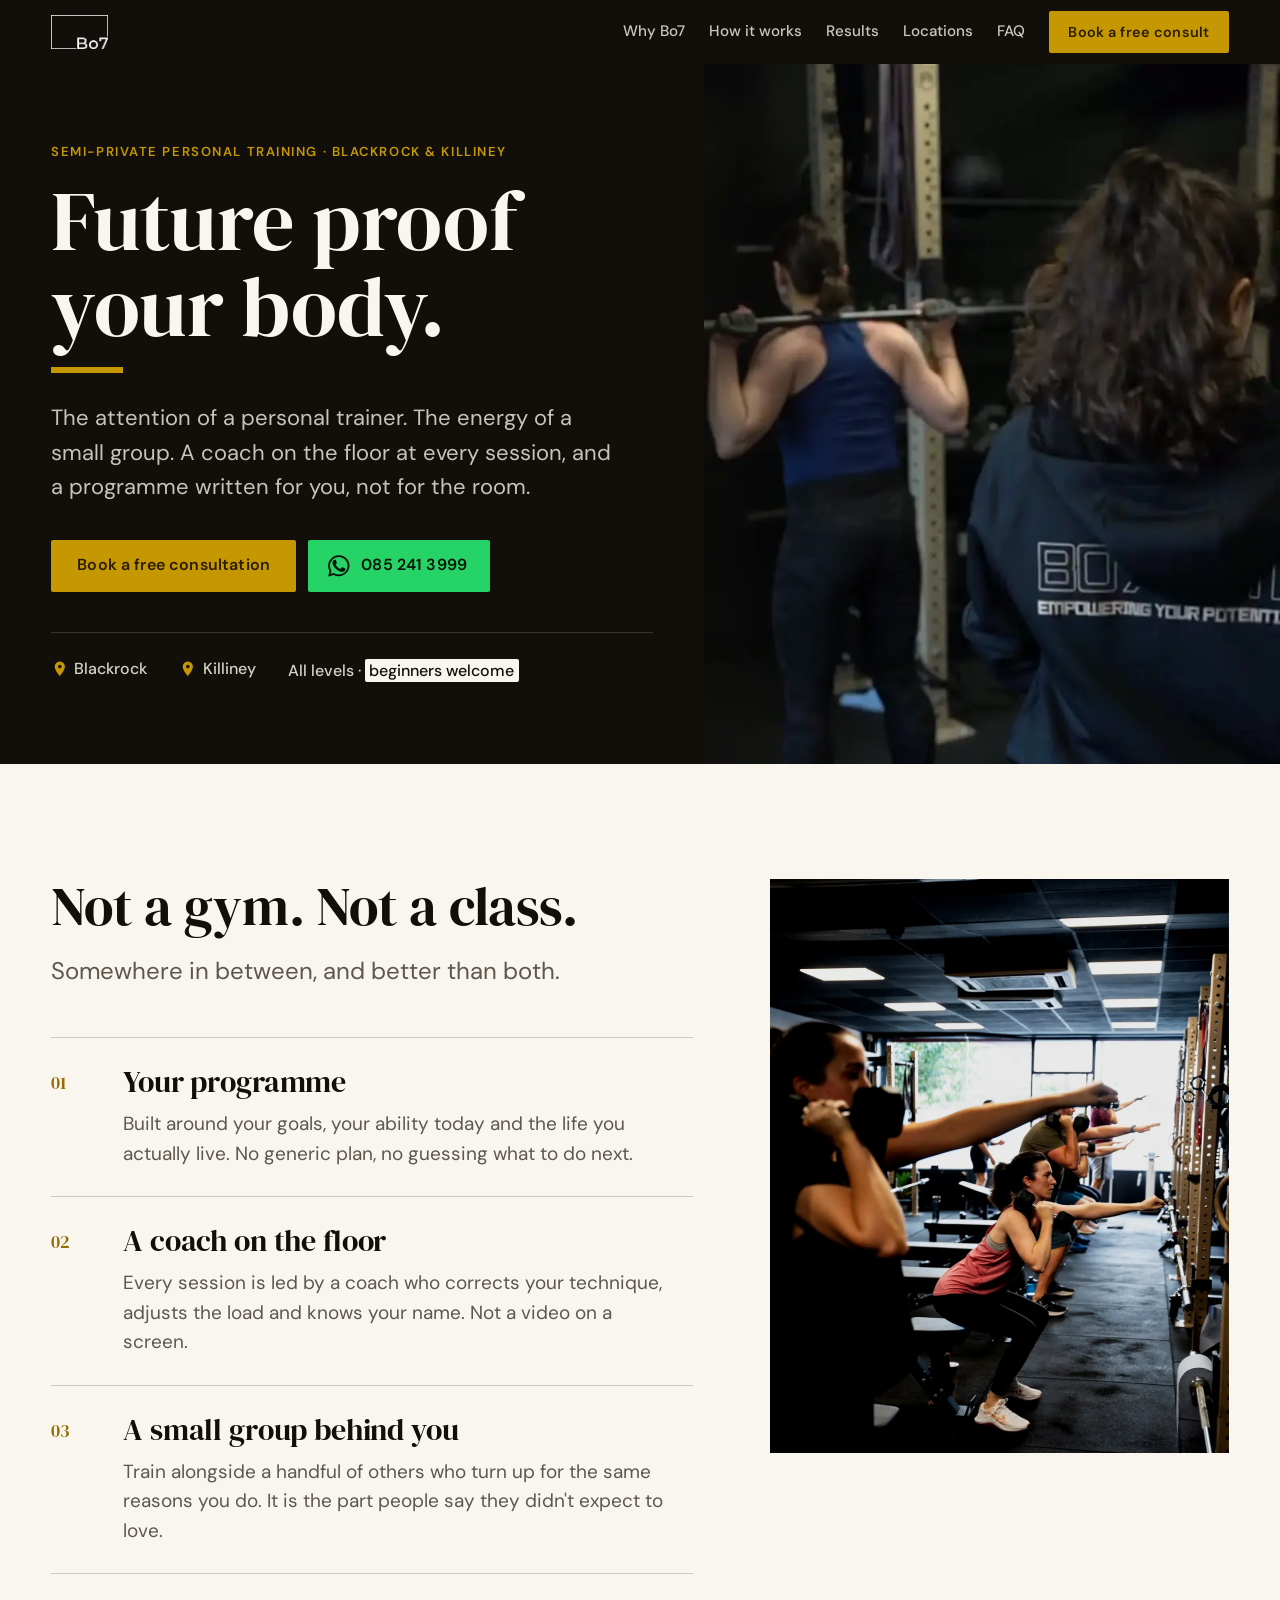
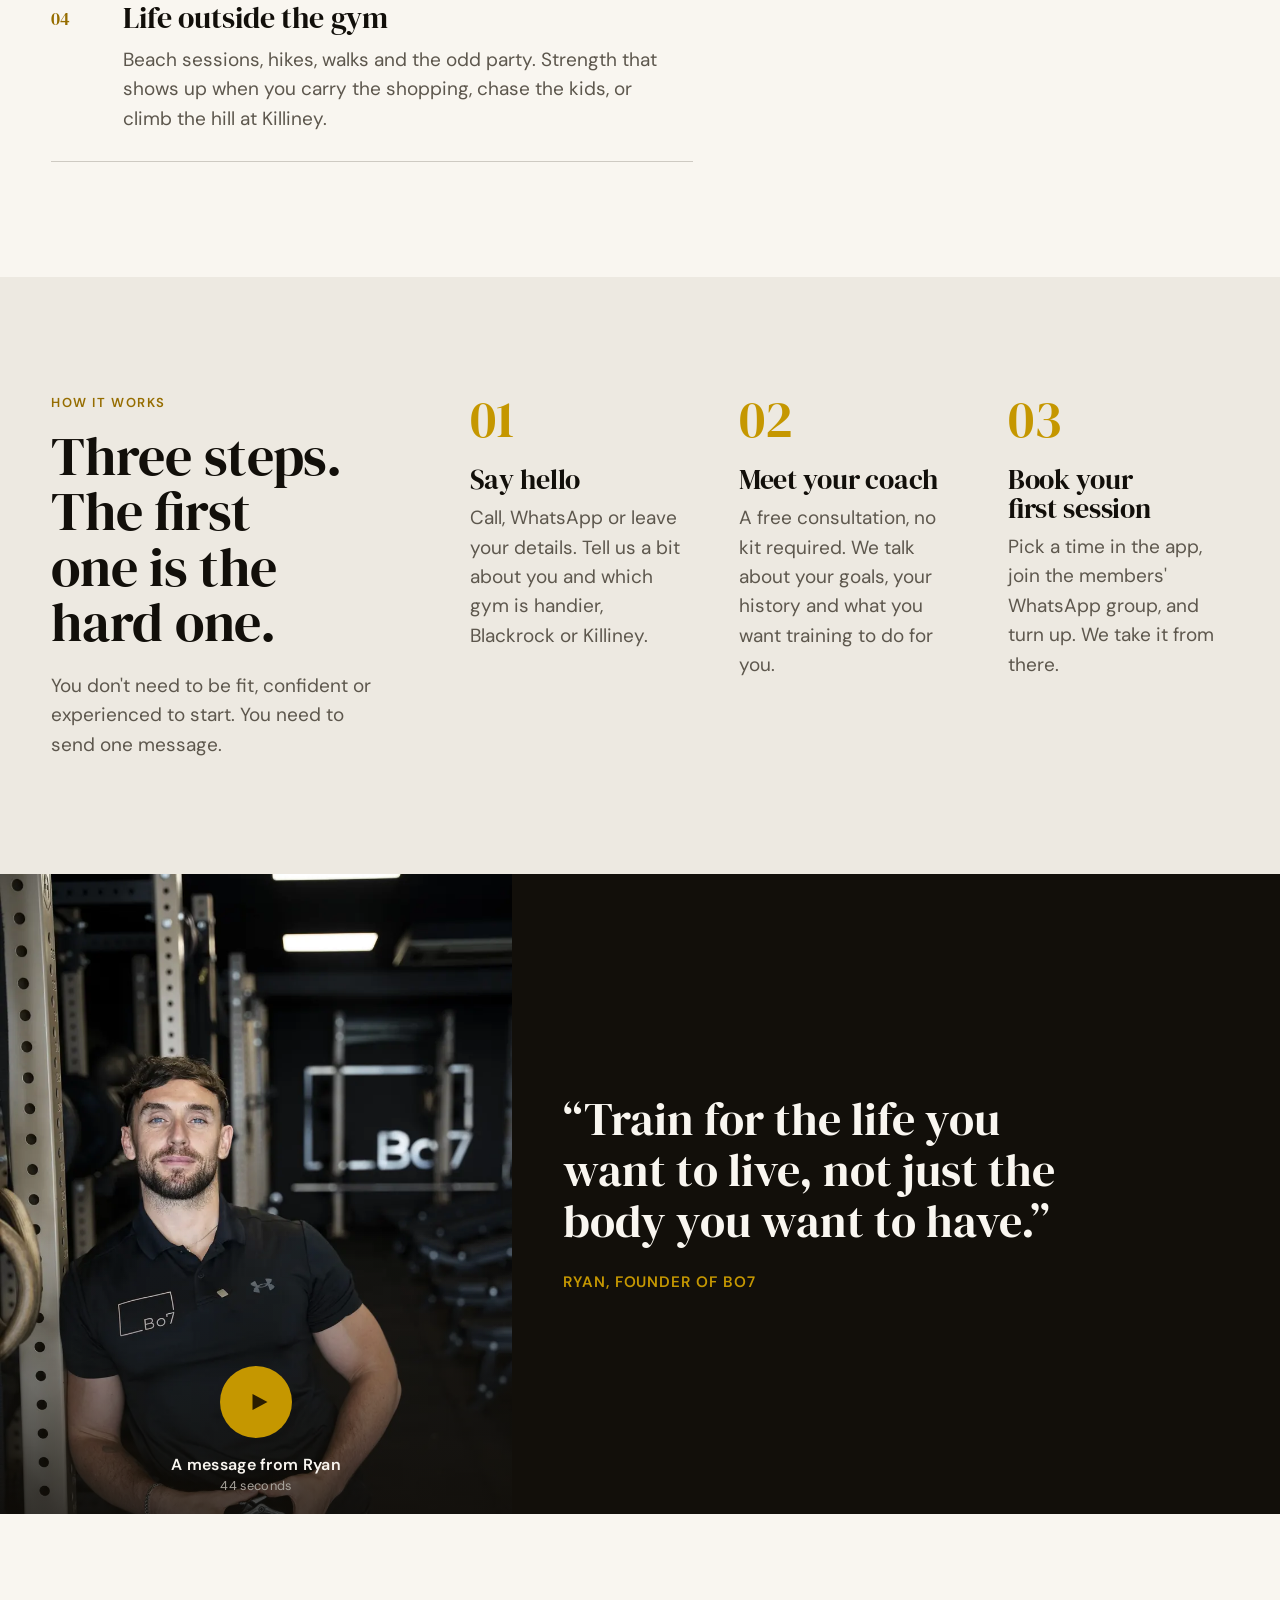
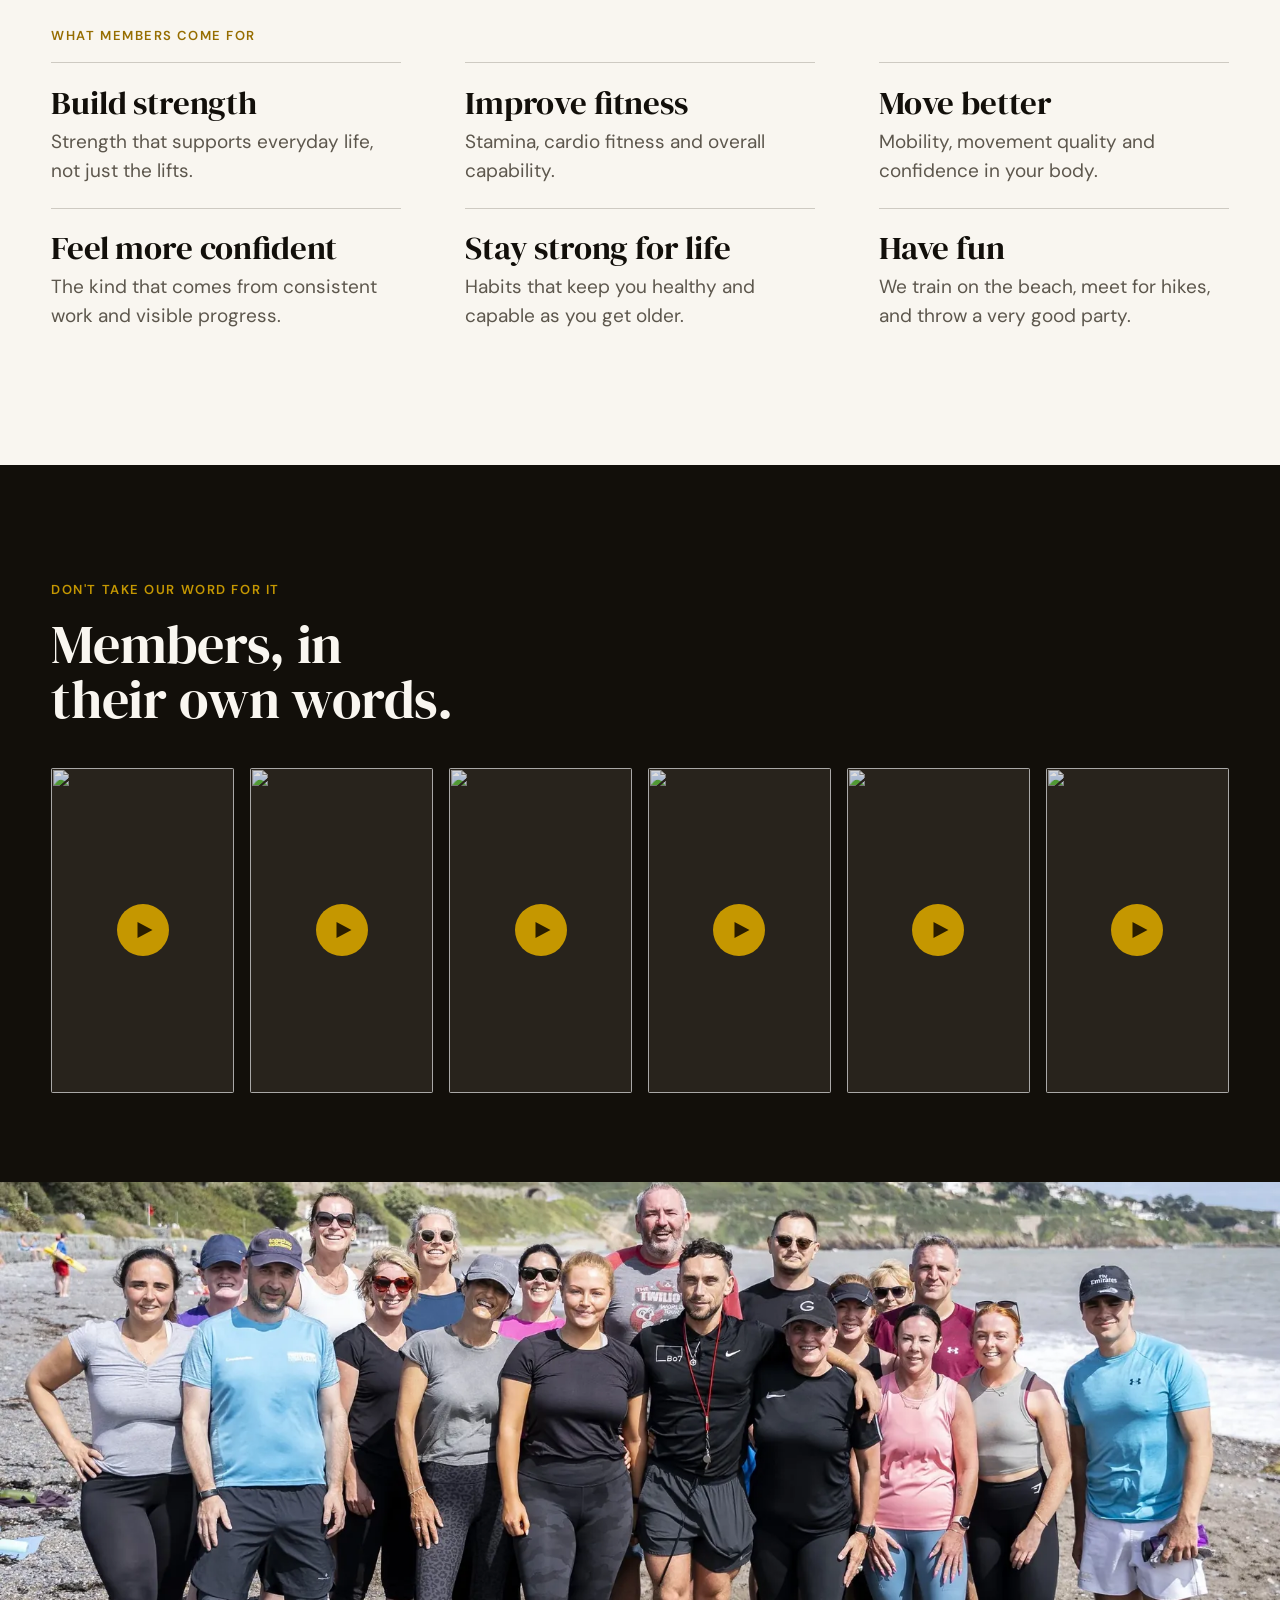
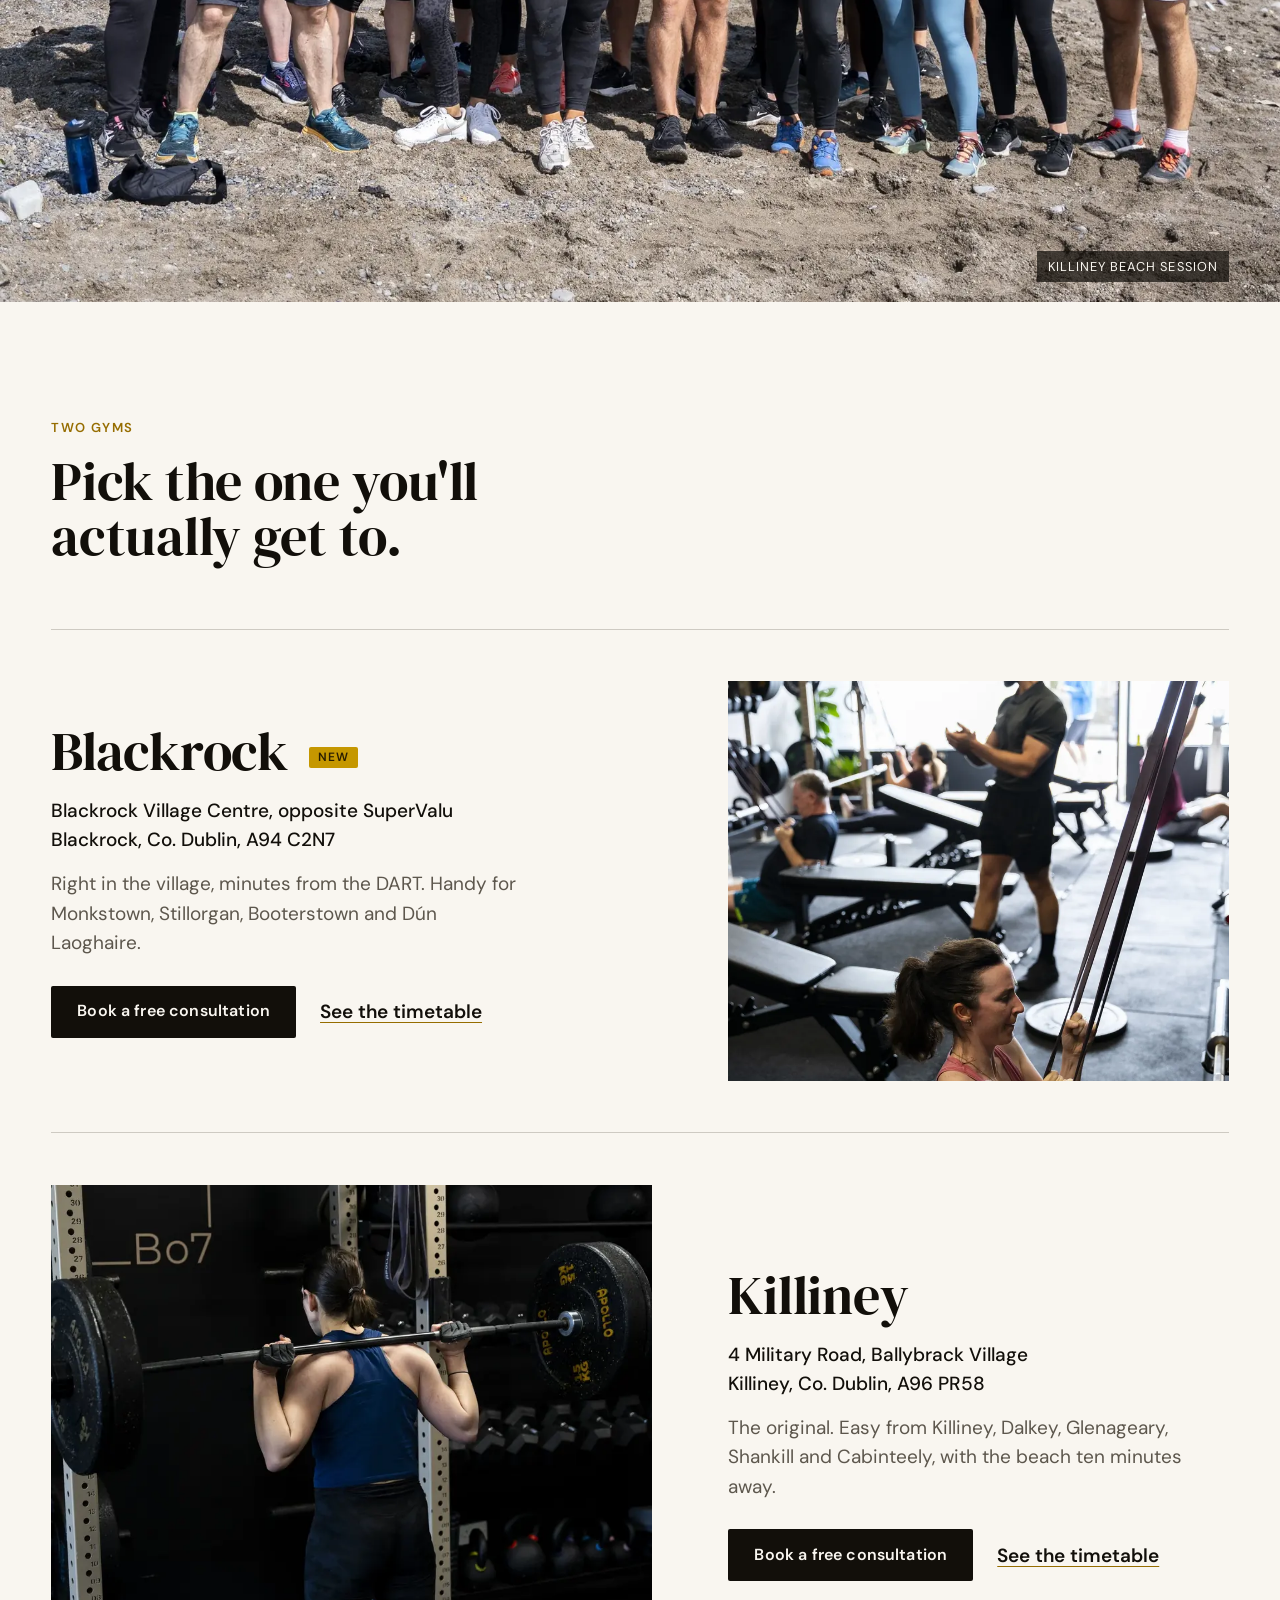
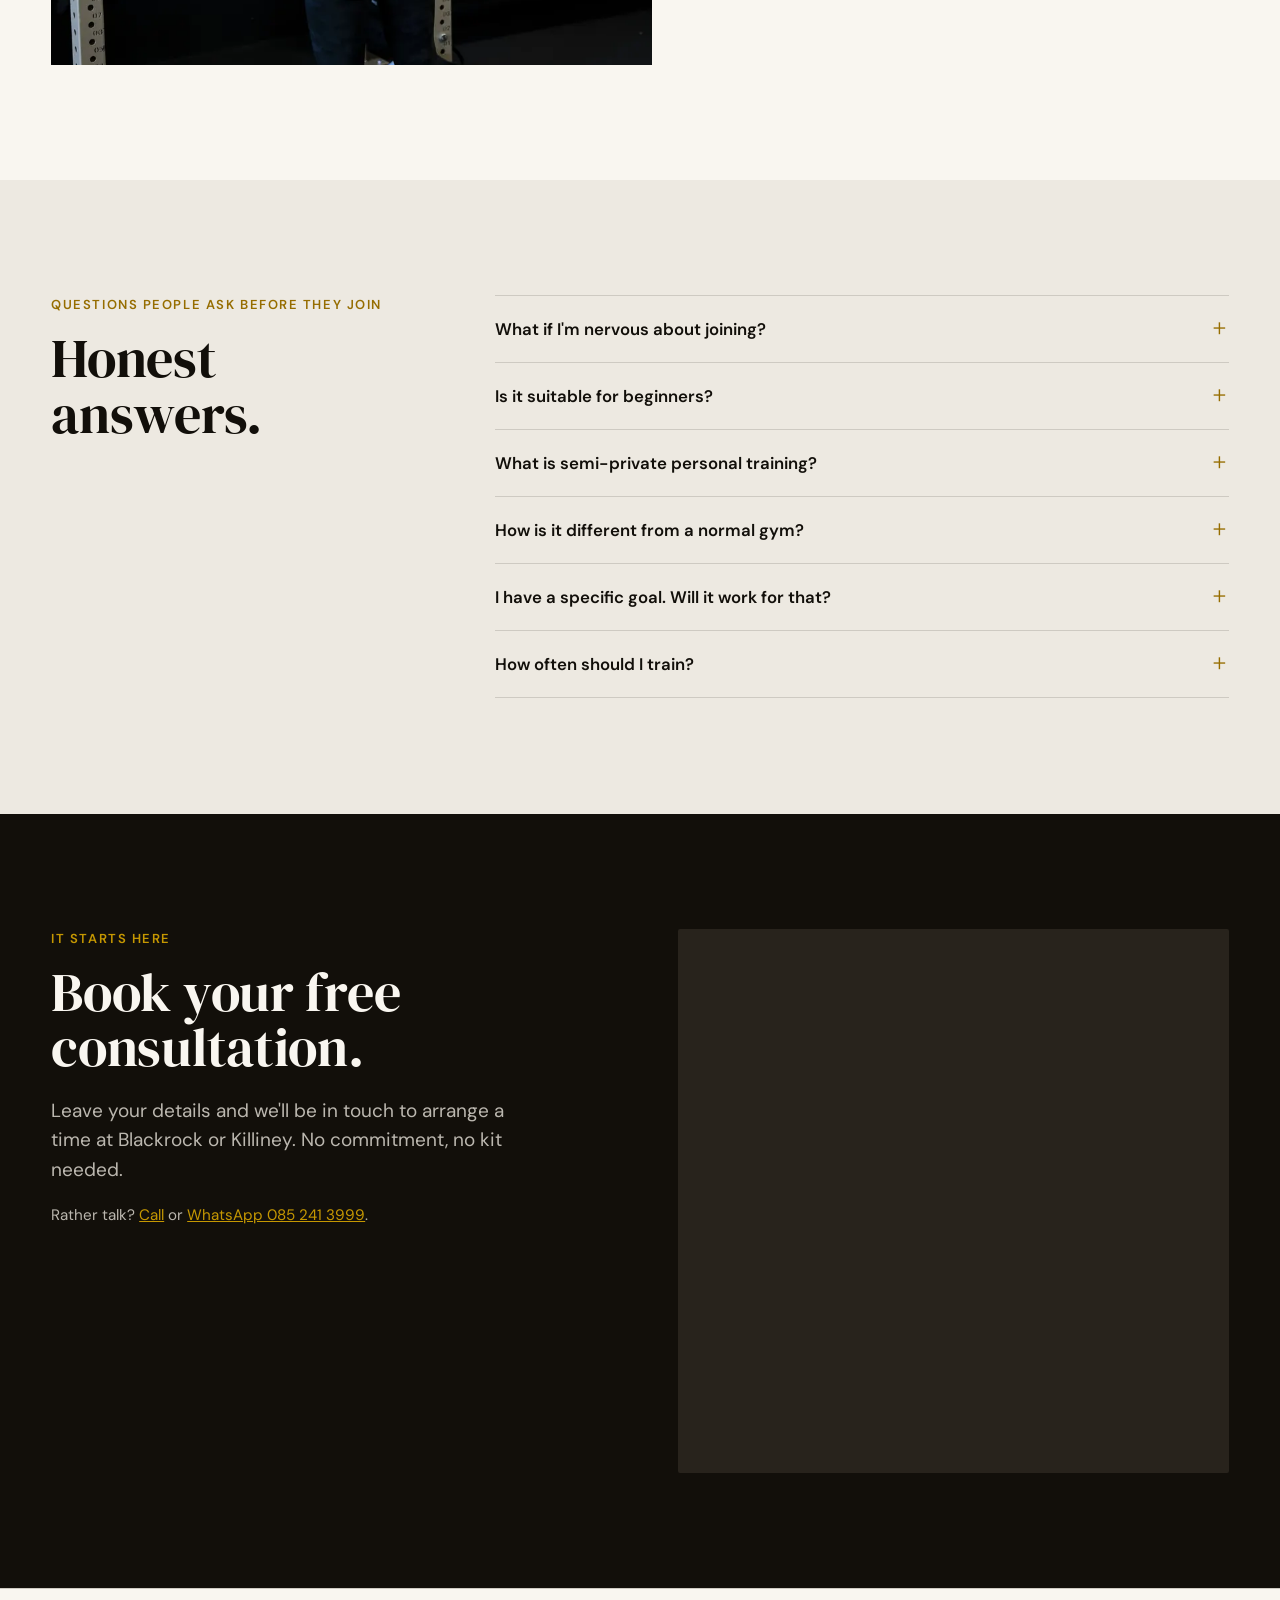
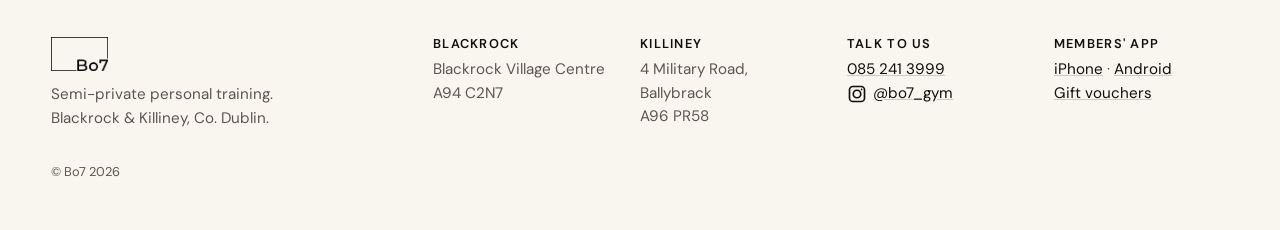
==== commit 6050e2ea: "Footer: Instagram icon and corrected link Add an inline Instagram icon to the footer link, point it " ====
--- a/site/index.html
+++ b/site/index.html
@@ -295,7 +295,7 @@
   </div>
   <div class="foot__col">
     <h4>Talk to us</h4>
-    <p><a href="tel:+353852413999">085 241 3999</a><br><a href="https://www.instagram.com/bo7_gym" rel="noopener">@bo7_gym</a></p>
+    <p><a href="tel:+353852413999">085 241 3999</a><br><a class="foot__ig" href="https://www.instagram.com/bo7_gym/" rel="noopener" target="_blank" aria-label="Bo7 on Instagram"><svg viewBox="0 0 24 24" width="20" height="20" fill="currentColor" aria-hidden="true" focusable="false"><path fill-rule="evenodd" d="M7 2h10a5 5 0 0 1 5 5v10a5 5 0 0 1-5 5H7a5 5 0 0 1-5-5V7a5 5 0 0 1 5-5zM7 4a3 3 0 0 0-3 3v10a3 3 0 0 0 3 3h10a3 3 0 0 0 3-3V7a3 3 0 0 0-3-3H7zM12 6.5a5.5 5.5 0 1 0 0 11 5.5 5.5 0 0 0 0-11zM12 8.5a3.5 3.5 0 1 1 0 7 3.5 3.5 0 0 1 0-7zM17.5 5.5a1 1 0 1 0 0 2 1 1 0 0 0 0-2z"/></svg>@bo7_gym</a></p>
   </div>
   <div class="foot__col">
     <h4>Members' app</h4>
--- a/site/styles.css
+++ b/site/styles.css
@@ -94,6 +94,24 @@
 }
 .nav__logo img { height: 34px; width: auto; }
 .nav__cta { display: none; min-height: 2.6rem; padding-inline: 1.1rem; font-size: .9rem; }
+
+/* Header CTA: a light sweep every 5 s to draw the eye. */
+.nav__cta { position: relative; overflow: hidden; }
+.nav__cta::after {
+  content: ""; position: absolute; top: -40%; bottom: -40%; left: -60%; width: 45%;
+  background: linear-gradient(105deg, transparent 0%, color-mix(in oklch, white 70%, transparent) 50%, transparent 100%);
+  transform: skewX(-20deg); pointer-events: none;
+}
+@media (prefers-reduced-motion: no-preference) {
+  .nav__cta::after { animation: cta-shine 5s ease-in-out infinite; animation-delay: 2.5s; }
+}
+@keyframes cta-shine {
+  0%   { left: -60%; opacity: 0; }
+  2%   { opacity: 1; }
+  18%  { left: 130%; opacity: 1; }
+  19%  { opacity: 0; }
+  100% { left: 130%; opacity: 0; }
+}
 
 /* hamburger (mobile only) */
 .nav__toggle {
@@ -405,6 +423,8 @@
 .foot__brand img { height: 34px; width: auto; filter: invert(1); margin-bottom: .75rem; }
 .foot h4 { font-family: var(--body); font-weight: 600; color: var(--ink); font-size: .8rem; letter-spacing: .1em; text-transform: uppercase; margin-bottom: .5rem; }
 .foot a { color: var(--ink); text-decoration-color: var(--stone); }
+.foot__ig { display: inline-flex; align-items: center; gap: .4rem; vertical-align: middle; }
+.foot__ig svg { width: 1.25rem; height: 1.25rem; flex: none; }
 .foot__fine { grid-column: 1 / -1; font-size: .8rem; }
 @media (min-width: 900px) {
   .foot .in { grid-template-columns: 2fr repeat(4, 1fr); padding-bottom: 3rem; }
@@ -489,9 +509,10 @@
 .book__form iframe { display: block; width: 100%; height: 32rem; border: 0; }
 .has-modal { overflow: hidden; }
 
+/* Closed dialogs must stay display:none, otherwise an invisible layer sits over the page and eats wheel/clicks. */
+.book:not([open]), .vid:not([open]) { display: none; }
 @media (min-width: 700px) {
-  .book { display: grid; place-items: center; }
-  .book[open] { display: grid; }
+  .book[open] { display: grid; place-items: center; }
   .book__panel {
     position: relative; inset: auto; width: min(34rem, calc(100% - 2rem));
     border-radius: 6px; padding: 2.25rem 2.25rem calc(2.25rem);
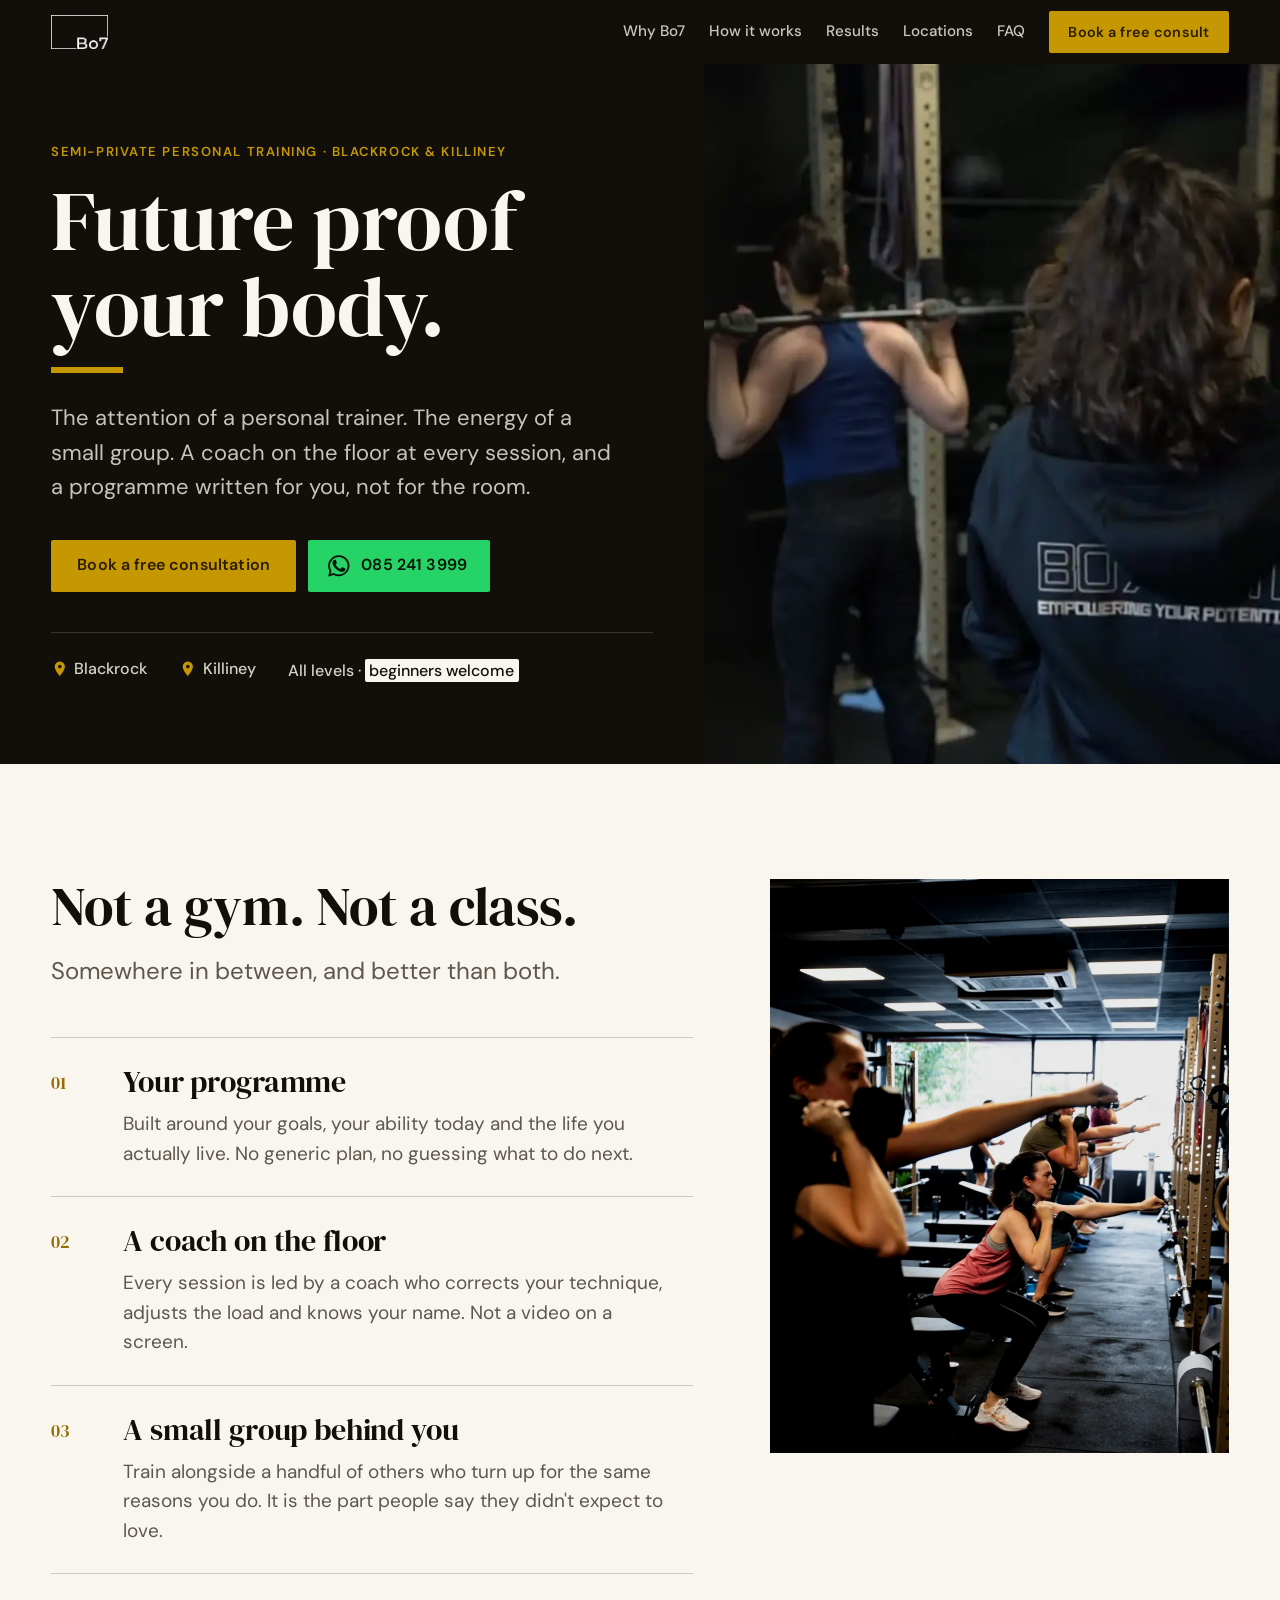
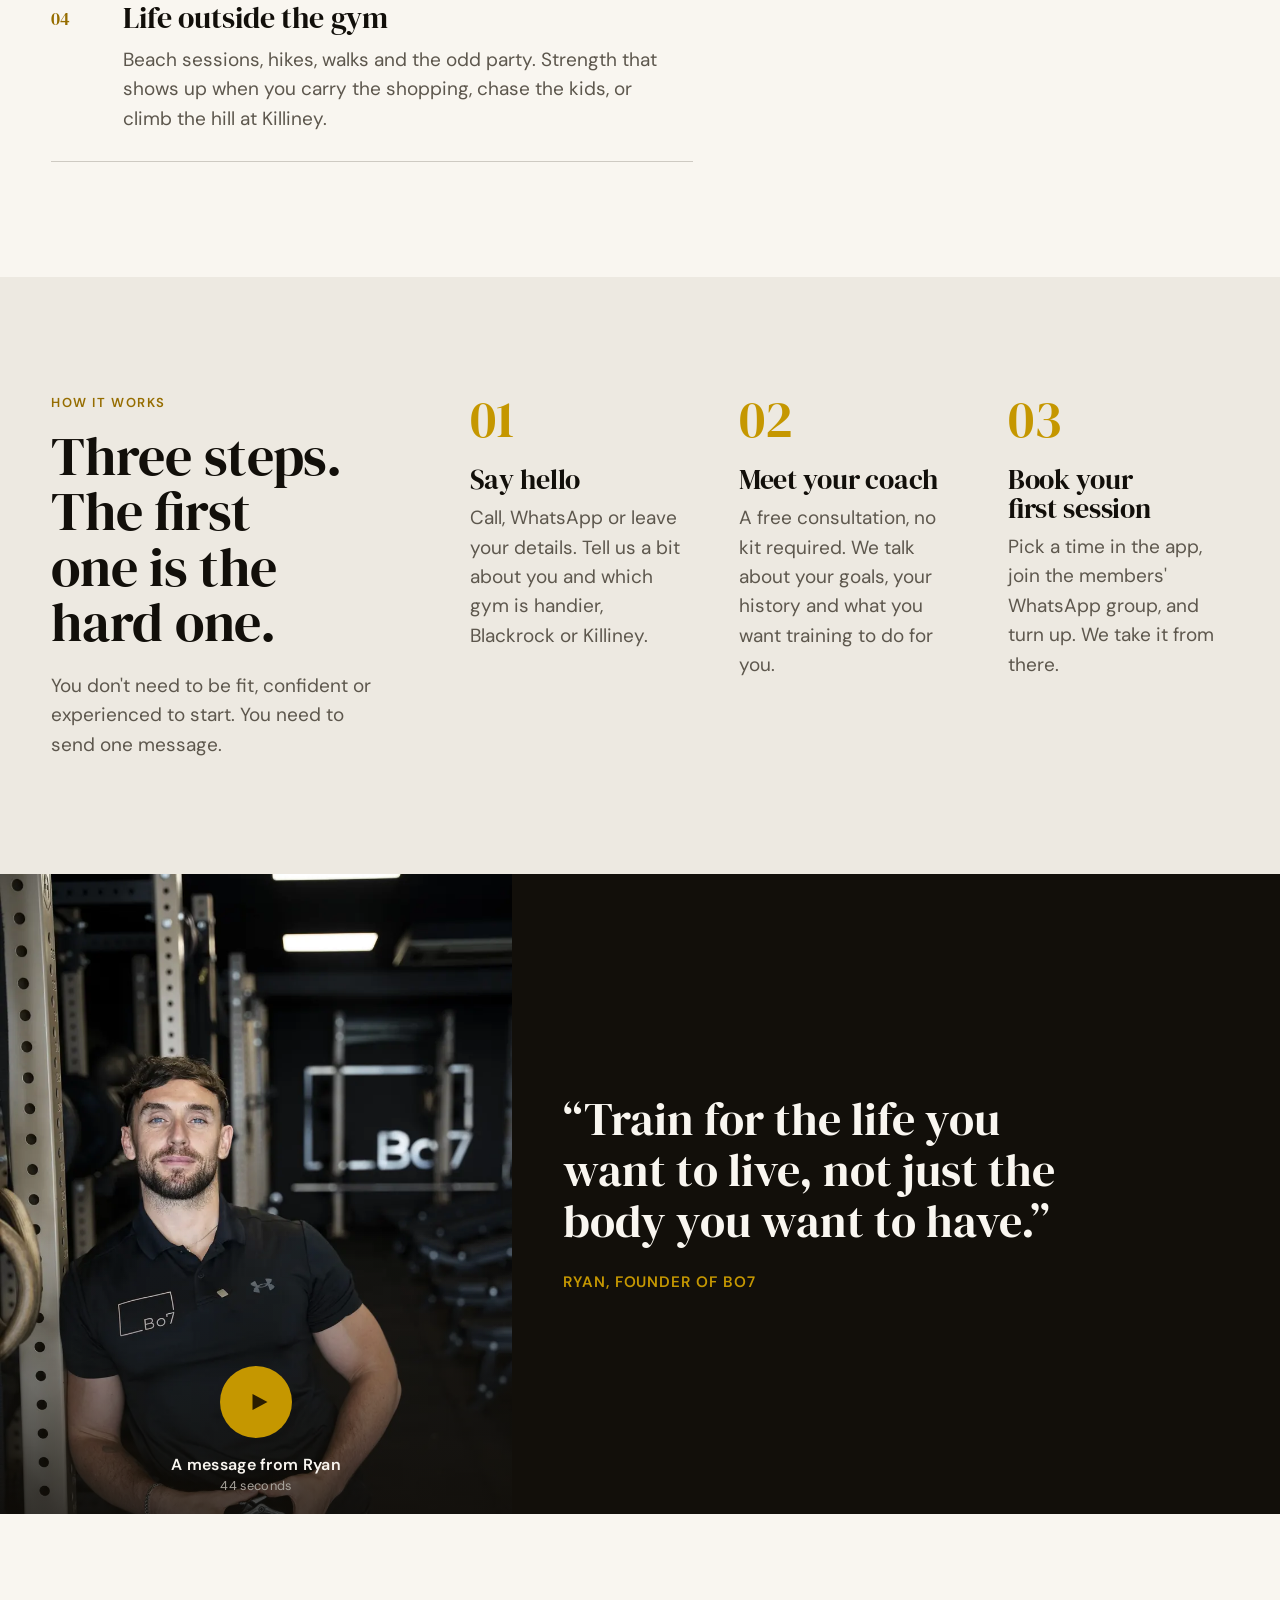
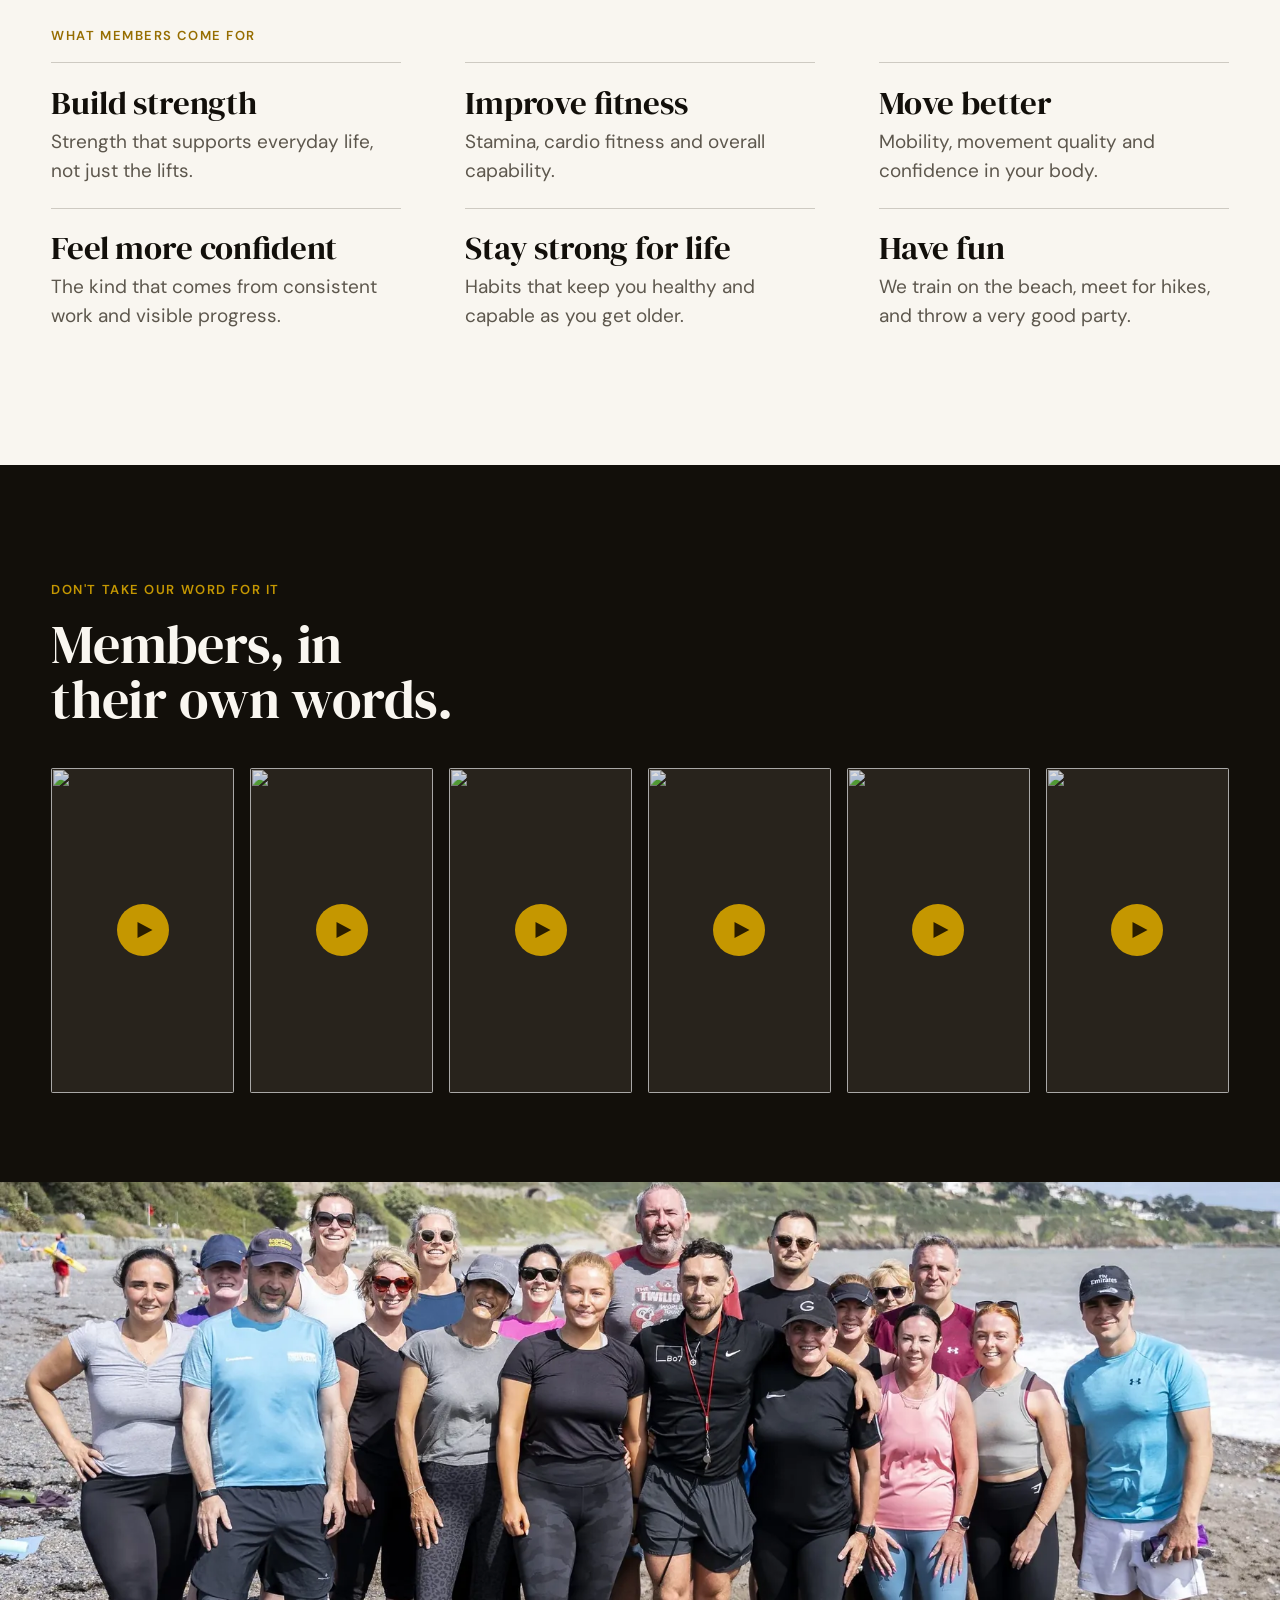
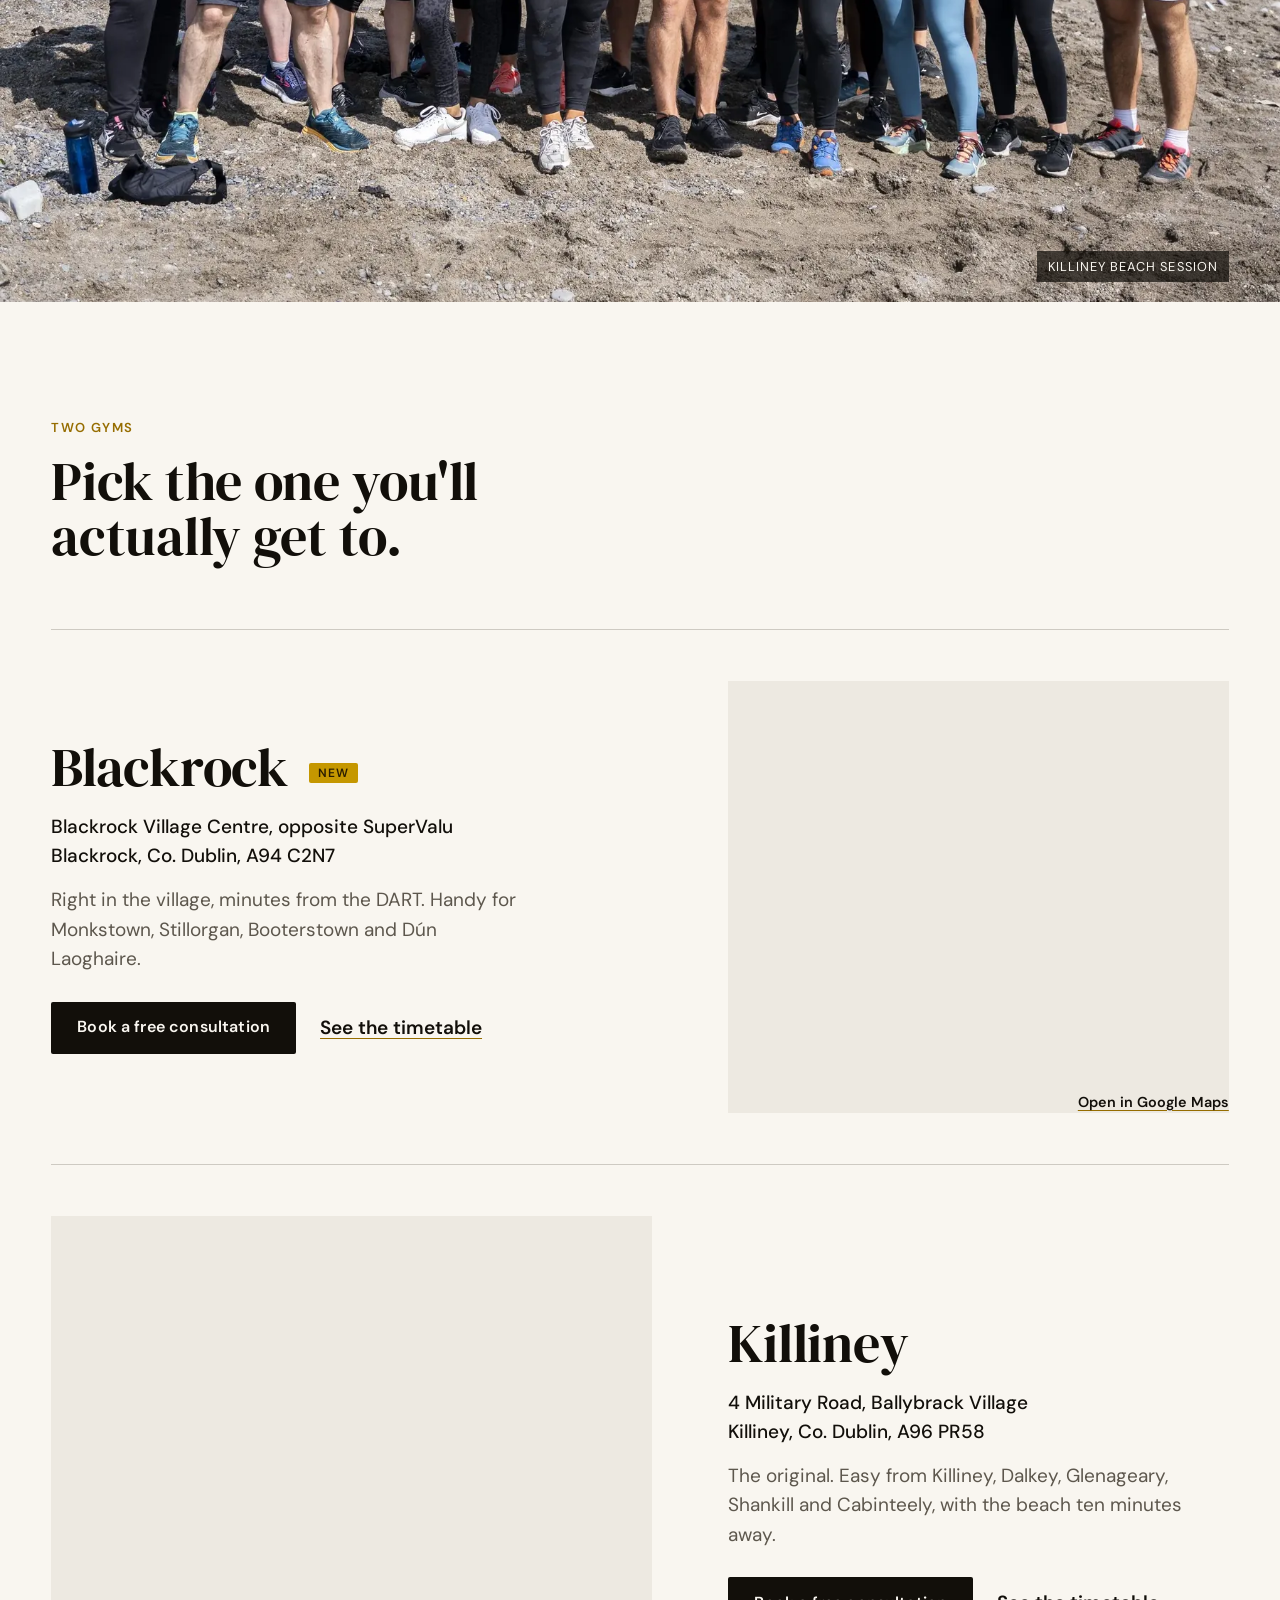
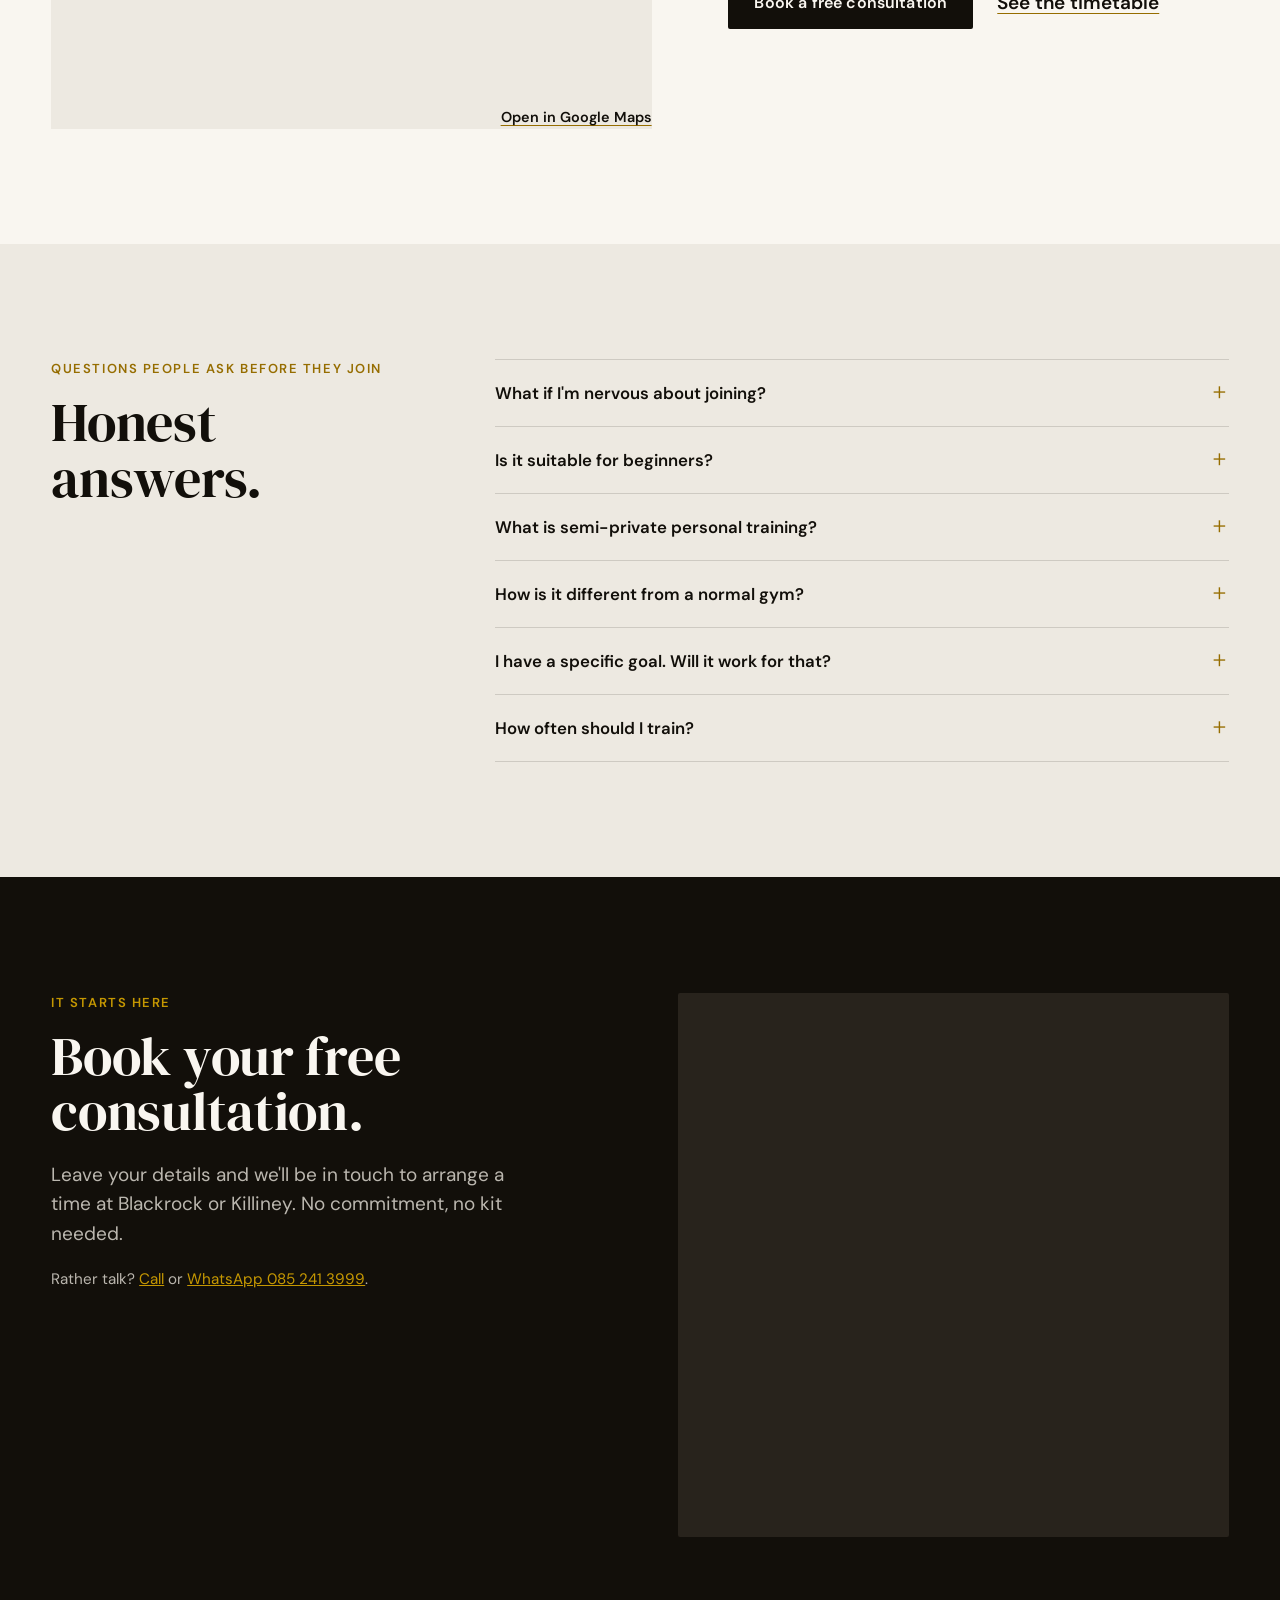
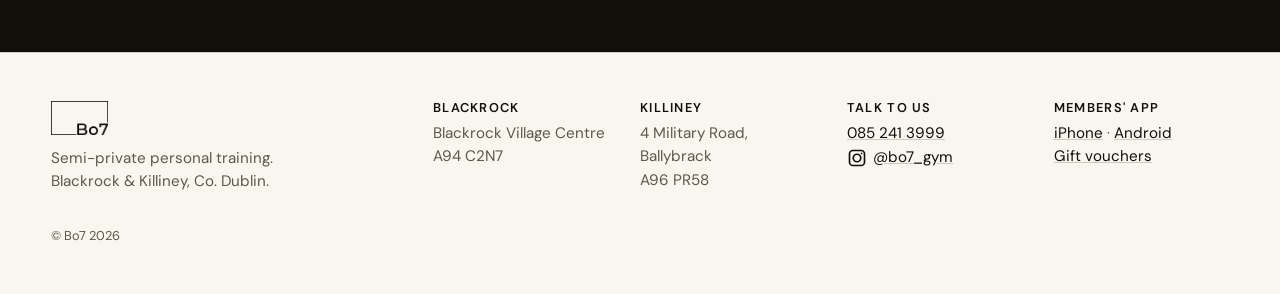
==== commit 0b39b66f: "Locations: embedded Google Maps instead of photos Co-Authored-By: Claude Fable 5.1 <noreply@anthropi" ====
--- a/site/index.html
+++ b/site/index.html
@@ -207,8 +207,9 @@
         <a class="link" href="https://app.glofox.com/portal/#/branch/681a3f74d2e34f87d40dcbf8/classes-week-view" target="_blank" rel="noopener">See the timetable</a>
       </div>
     </div>
-    <figure class="location__photo">
-      <img src="assets/img/_s7v6483-900.webp" alt="A coach working with members on the gym floor" width="900" height="1350" loading="lazy">
+    <figure class="location__map">
+      <iframe src="https://www.google.com/maps?q=Bo7+Blackrock+Village+Centre&amp;z=16&amp;output=embed" title="Map of Bo7 Blackrock" loading="lazy" referrerpolicy="no-referrer-when-downgrade" allowfullscreen style="border:0"></iframe>
+      <a class="link location__maplink" href="https://www.google.com/maps/search/?api=1&amp;query=Bo7+Blackrock+Village+Centre" target="_blank" rel="noopener">Open in Google Maps</a>
     </figure>
   </div>
   <div class="location location--alt" id="killiney">
@@ -221,8 +222,9 @@
         <a class="link" href="https://app.glofox.com/portal/#/branch/6659f3a6bc0507bc710421c5/classes-week-view" target="_blank" rel="noopener">See the timetable</a>
       </div>
     </div>
-    <figure class="location__photo">
-      <img src="assets/img/_s7v9598-900.webp" alt="A member back-squatting in the Bo7 rack" width="900" height="1350" loading="lazy">
+    <figure class="location__map">
+      <iframe src="https://www.google.com/maps?q=Bo7+4+Military+Road+Killiney&amp;z=16&amp;output=embed" title="Map of Bo7 Killiney" loading="lazy" referrerpolicy="no-referrer-when-downgrade" allowfullscreen style="border:0"></iframe>
+      <a class="link location__maplink" href="https://www.google.com/maps/search/?api=1&amp;query=Bo7+4+Military+Road+Killiney" target="_blank" rel="noopener">Open in Google Maps</a>
     </figure>
   </div>
 </div>
--- a/site/styles.css
+++ b/site/styles.css
@@ -379,11 +379,13 @@
 .location address { font-style: normal; margin-top: 1rem; font-weight: 500; }
 .location p:not(.eyebrow) { color: var(--muted); margin-top: .9rem; max-width: 30rem; }
 .location__actions { display: flex; flex-wrap: wrap; align-items: center; gap: 1rem 1.5rem; margin-top: 1.75rem; }
-.location__photo img { width: 100%; aspect-ratio: 4 / 3; object-fit: cover; }
+.location__map { background: var(--paper-2); }
+.location__map iframe { display: block; width: 100%; aspect-ratio: 4 / 3; height: auto; border: 0; border-radius: 2px; }
+.location__maplink { display: block; margin-top: .6rem; font-size: .9rem; text-align: right; }
 @media (min-width: 900px) {
   .location { grid-template-columns: minmax(0, 1.2fr) minmax(0, 1fr); column-gap: clamp(3rem, 6vw, 7rem); align-items: center; }
   .location--alt .location__text { order: 2; }
-  .location__photo img { aspect-ratio: 5 / 4; }
+  .location__map iframe { aspect-ratio: 5 / 4; }
 }
 
 /* ---------- faq ---------- */
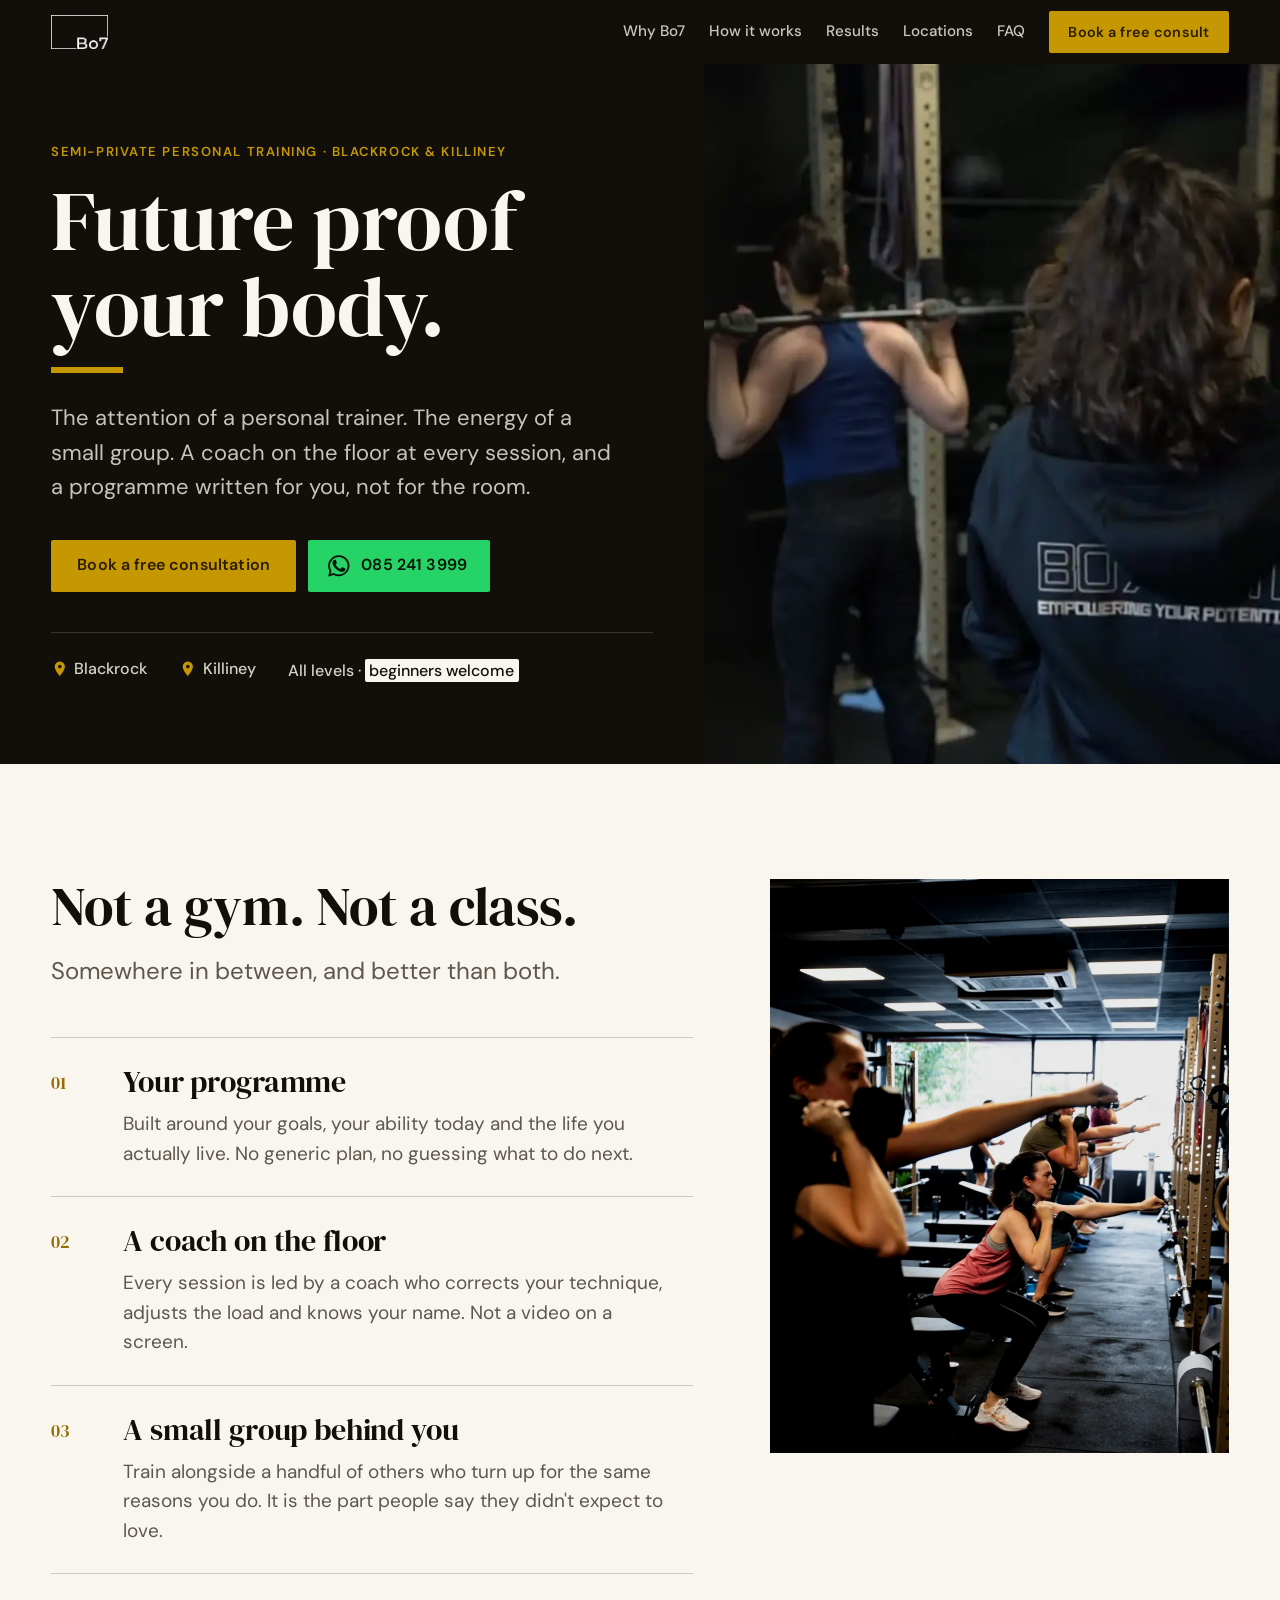
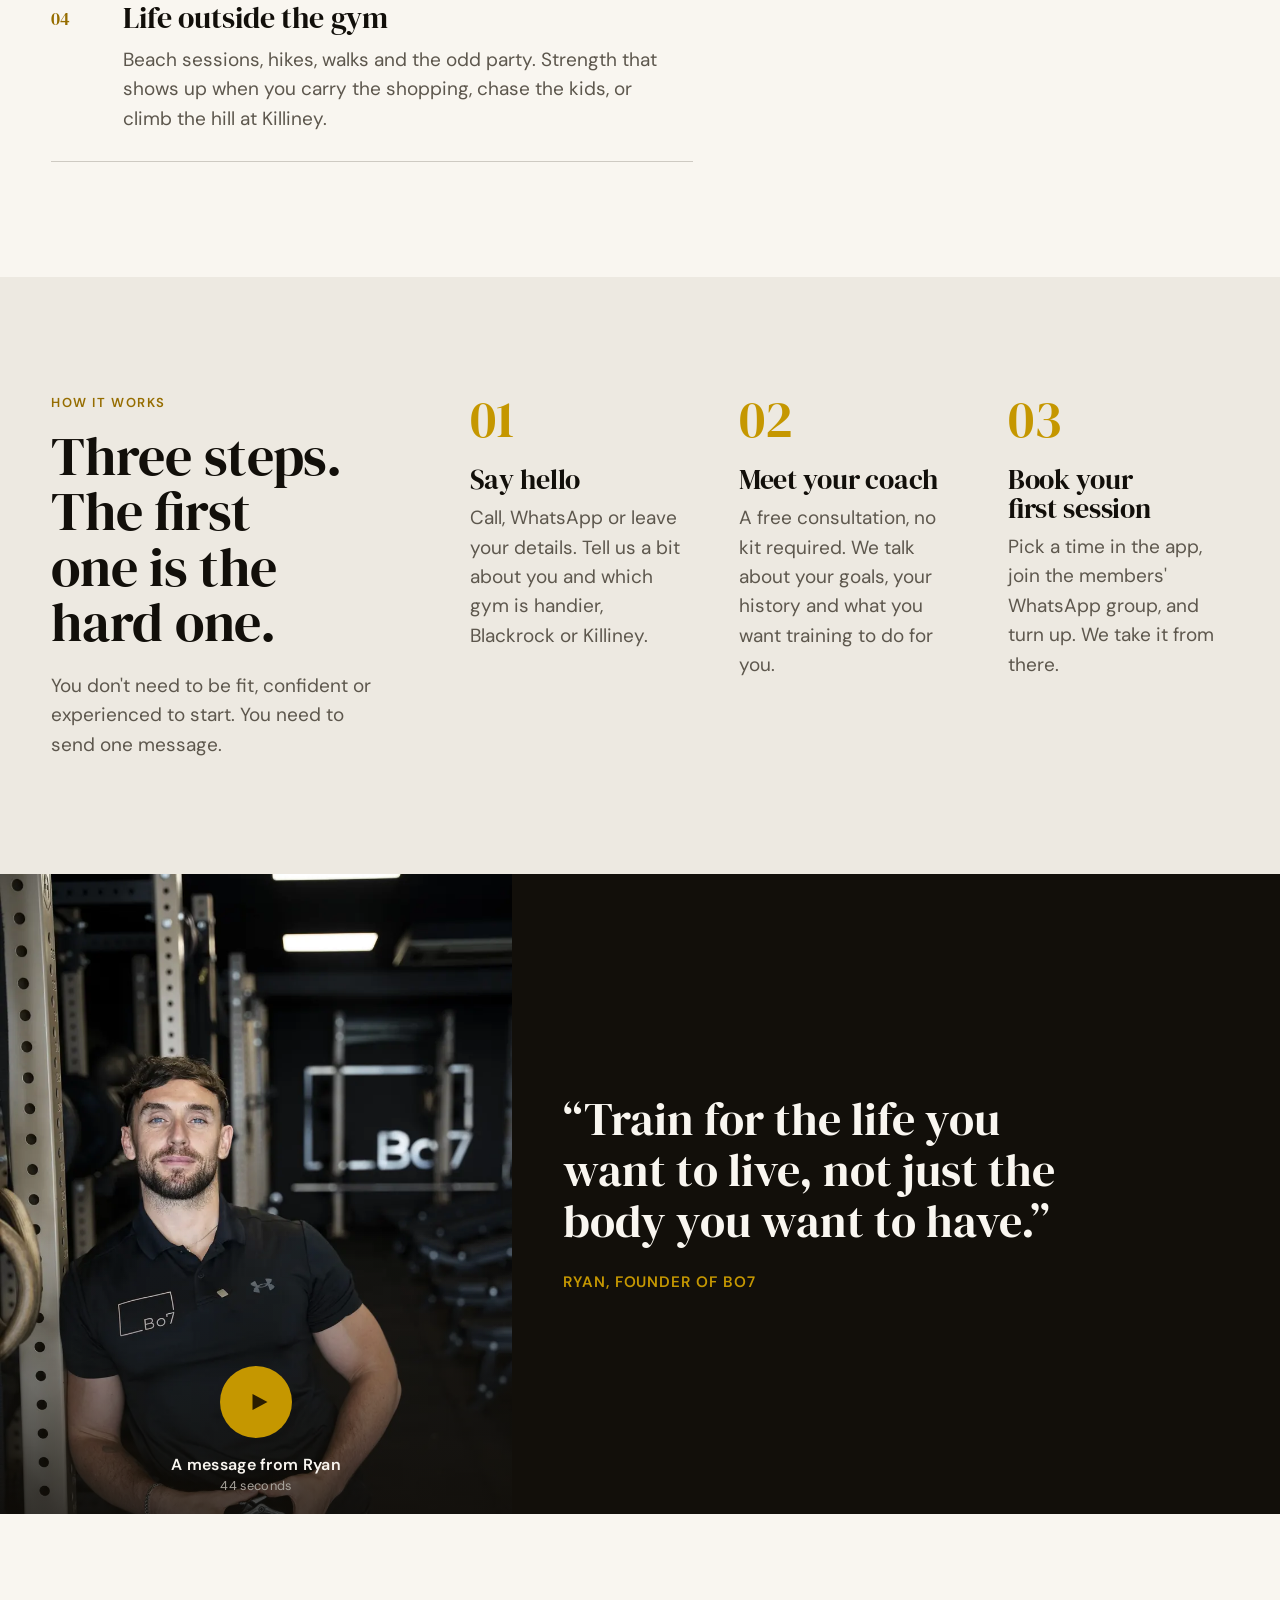
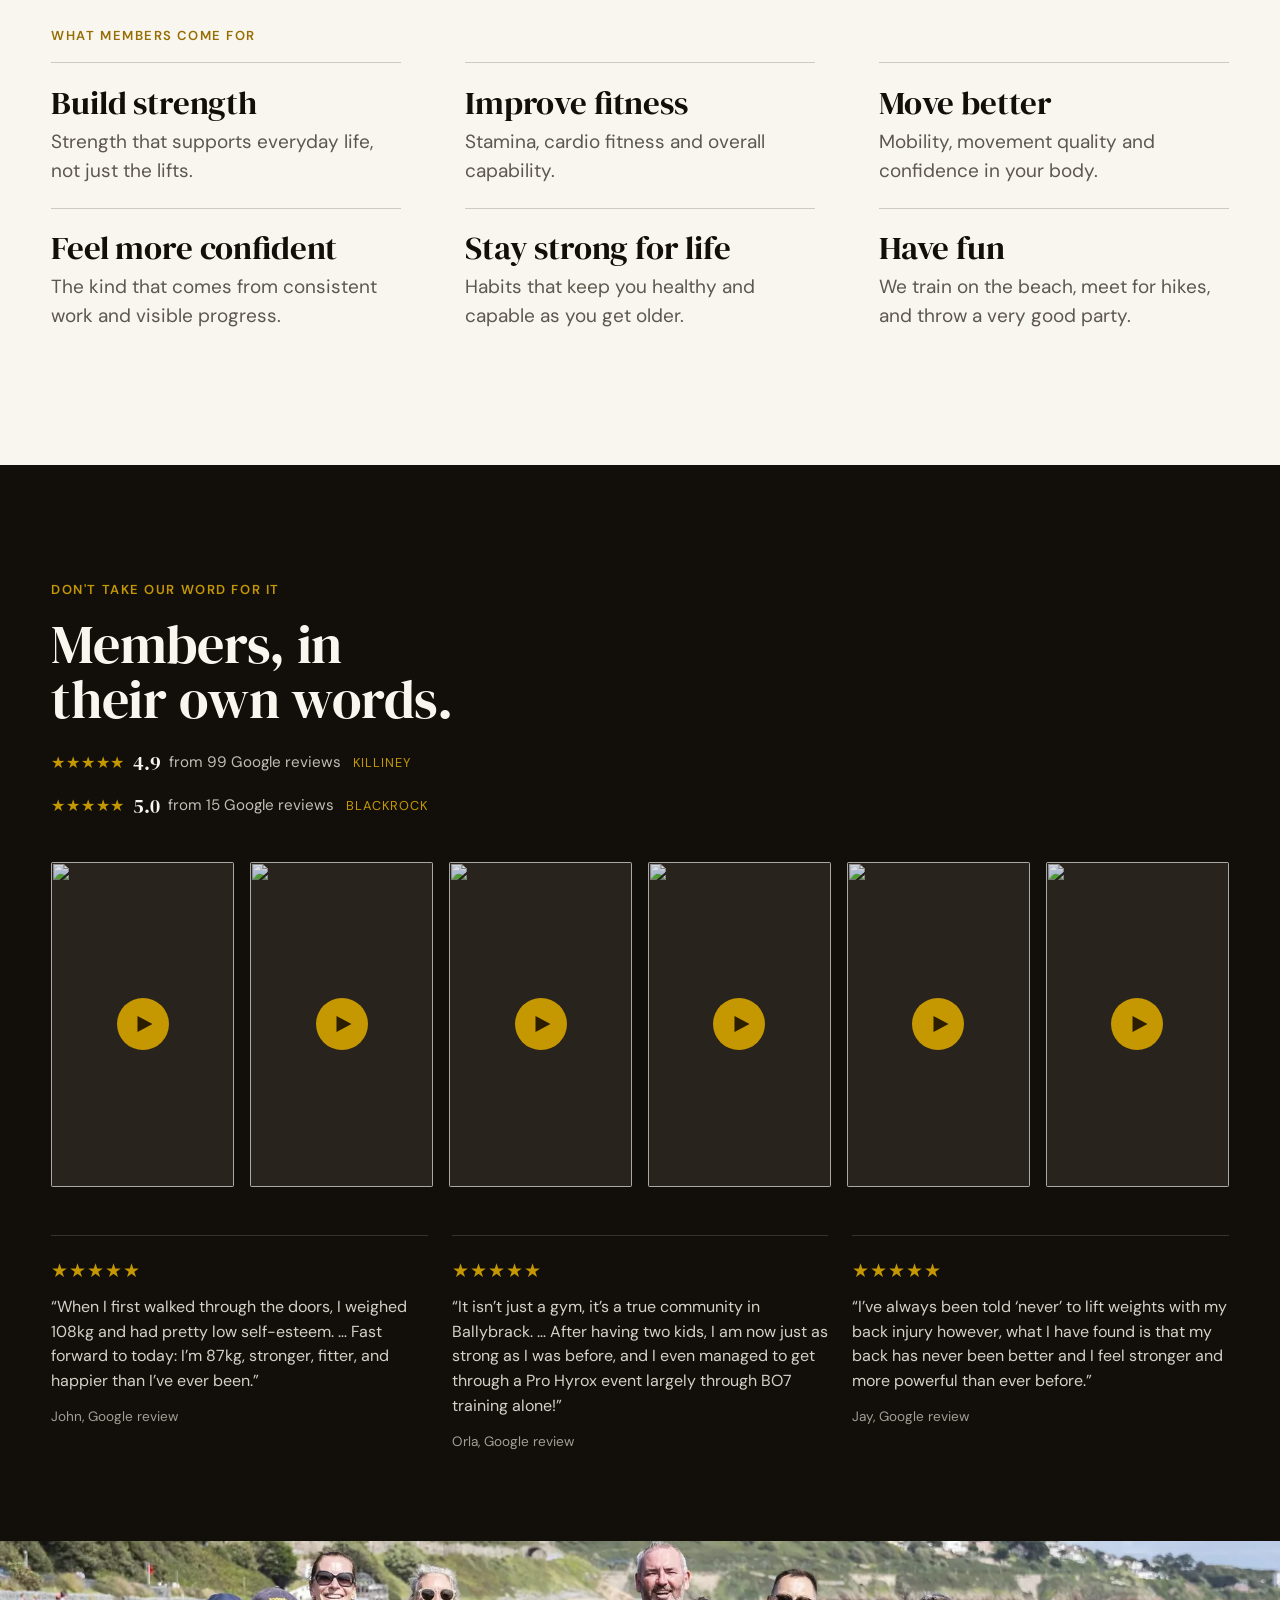
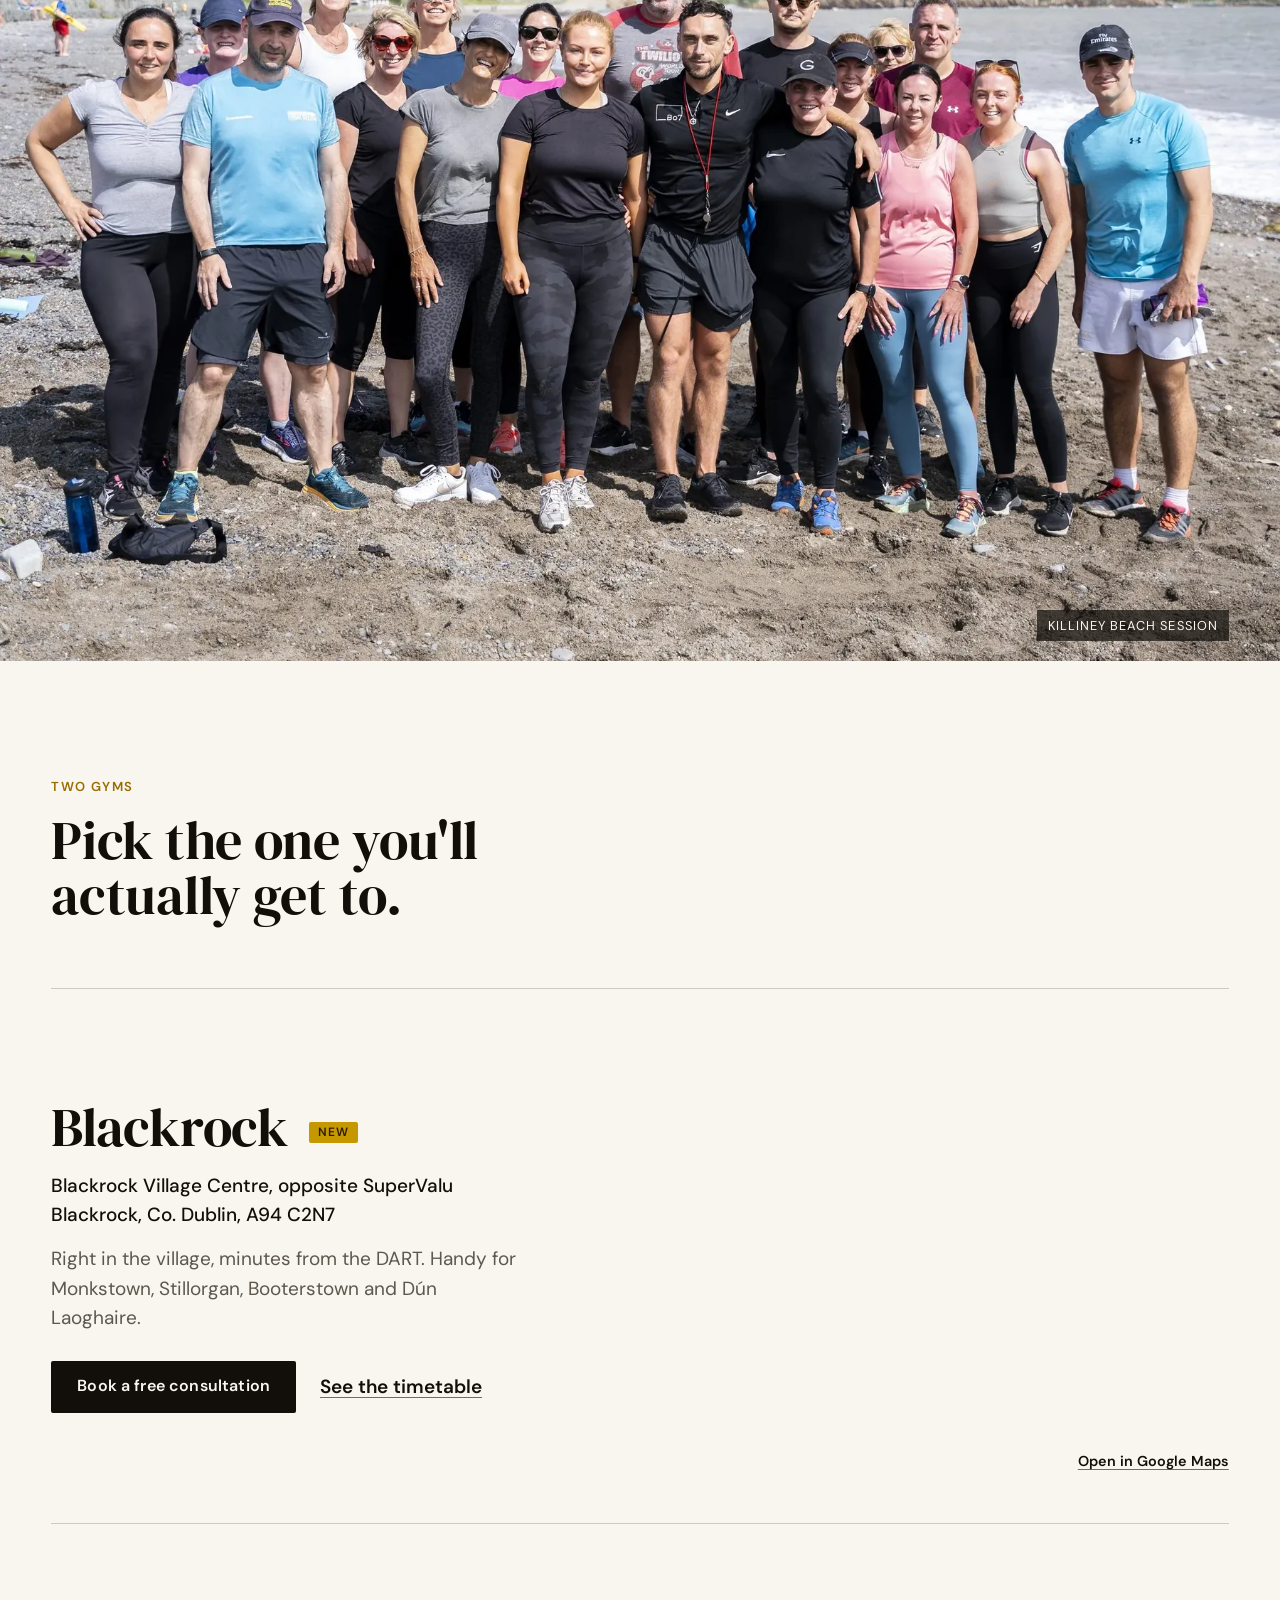
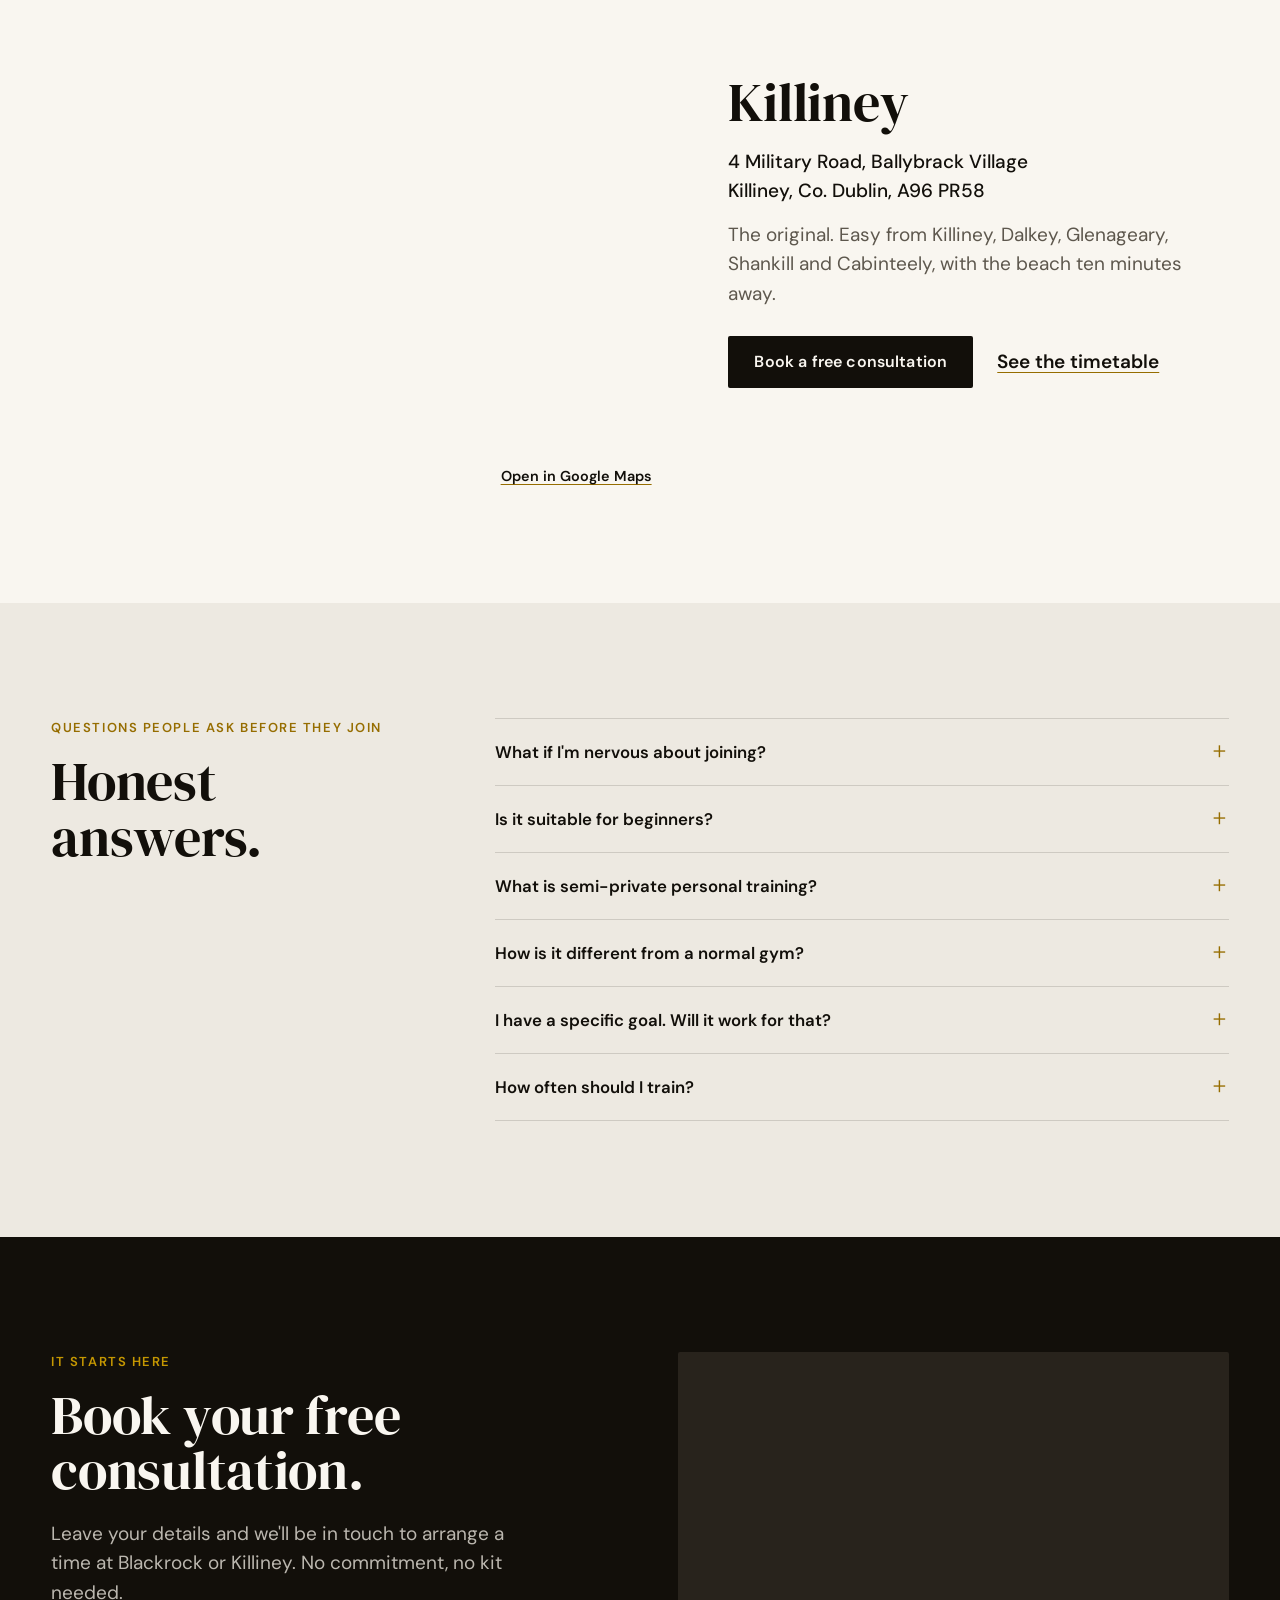
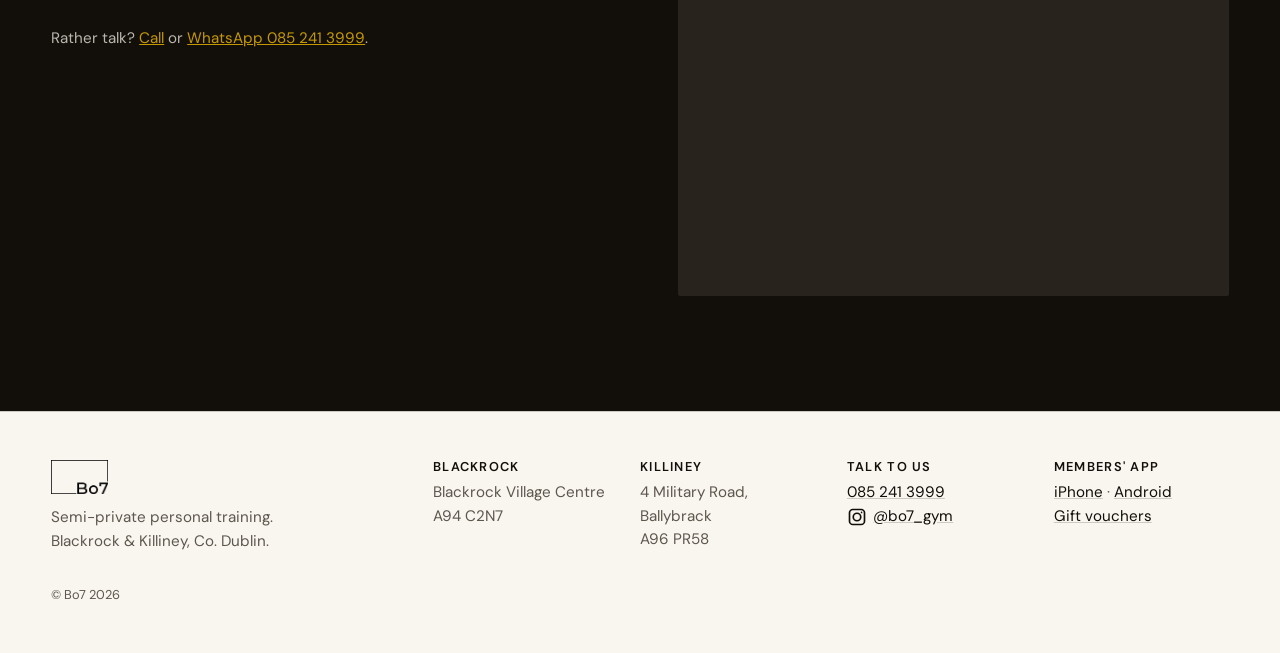
==== commit d478cc9a: "Results: Google rating badge and review quotes Co-Authored-By: Claude Fable 5.1 <noreply@anthropic.c" ====
--- a/site/index.html
+++ b/site/index.html
@@ -156,6 +156,11 @@
   <div class="results__head">
     <p class="eyebrow">Don't take our word for it</p>
     <h2>Members, in their own words.</h2>
+    <!-- Ratings are static (checked 8 Oct 2026). Update by hand or wire to the Places API later. -->
+    <p class="rating">
+      <a class="rating__item" href="https://search.google.com/local/reviews?placeid=ChIJPX9c6ygHZ0gRsz5GKSex1d4" target="_blank" rel="noopener"><span class="rating__stars" aria-hidden="true">★★★★★</span><strong>4.9</strong> from 99 Google reviews <span class="rating__loc">Killiney</span></a>
+      <a class="rating__item" href="https://search.google.com/local/reviews?placeid=ChIJATyRNPgJZ0gRMgAMbKJli4c" target="_blank" rel="noopener"><span class="rating__stars" aria-hidden="true">★★★★★</span><strong>5.0</strong> from 15 Google reviews <span class="rating__loc">Blackrock</span></a>
+    </p>
   </div>
   <div class="videos">
     <button class="video" data-id="97Fu7qVNGD8" aria-label="Play member story 1">
@@ -183,6 +188,11 @@
       <span class="video__play" aria-hidden="true"></span>
     </button>
   </div>
+  <ul class="reviews">
+    <li><p class="reviews__stars" aria-hidden="true">★★★★★</p><blockquote>&ldquo;When I first walked through the doors, I weighed 108kg and had pretty low self-esteem. … Fast forward to today: I’m 87kg, stronger, fitter, and happier than I’ve ever been.&rdquo;</blockquote><footer>John, Google review</footer></li>
+    <li><p class="reviews__stars" aria-hidden="true">★★★★★</p><blockquote>&ldquo;It isn’t just a gym, it’s a true community in Ballybrack. … After having two kids, I am now just as strong as I was before, and I even managed to get through a Pro Hyrox event largely through BO7 training alone!&rdquo;</blockquote><footer>Orla, Google review</footer></li>
+    <li><p class="reviews__stars" aria-hidden="true">★★★★★</p><blockquote>&ldquo;I’ve always been told ‘never’ to lift weights with my back injury however, what I have found is that my back has never been better and I feel stronger and more powerful than ever before.&rdquo;</blockquote><footer>Jay, Google review</footer></li>
+  </ul>
   <figure class="results__beach">
     <img src="assets/img/_s7v5457.webp" srcset="assets/img/_s7v5457-900.webp 900w, assets/img/_s7v5457.webp 1800w" sizes="100vw" alt="Bo7 members on the beach after a group session" width="1800" height="2700" loading="lazy">
     <figcaption>Killiney beach session</figcaption>
--- a/site/styles.css
+++ b/site/styles.css
@@ -85,11 +85,11 @@
 
 /* ---------- nav ---------- */
 .nav {
-  position: relative; z-index: 50;
+  position: sticky; top: 0; z-index: 50;
   background: var(--ink); color: var(--paper);
 }
 .nav .in {
-  display: flex; align-items: center; gap: 1.5rem;
+  display: flex; align-items: center; gap: 1rem;
   min-height: var(--nav-h); padding-block: .5rem;
 }
 .nav__logo img { height: 34px; width: auto; }
@@ -146,7 +146,6 @@
 .nav__links a:last-child { border-bottom: 0; }
 
 @media (min-width: 900px) {
-  .nav { position: sticky; top: 0; }
   .nav__toggle { display: none; }
   .nav__links {
     position: static; display: flex; gap: 1.5rem; margin-left: auto; padding: 0; border: 0;
@@ -337,6 +336,12 @@
 .results { background: var(--ink); color: var(--paper); }
 .results .in { padding-block: clamp(4rem, 9vw, 8rem) 0; }
 .results__head { max-width: 40rem; }
+.rating { display: flex; flex-wrap: wrap; gap: .75rem 2rem; margin-top: 1.25rem; font-size: .95rem; color: oklch(80% 0.012 85); }
+.rating__item { display: inline-flex; align-items: center; gap: .5rem; text-decoration: none; }
+.rating__item:hover { color: var(--paper); }
+.rating__stars { color: var(--gold); letter-spacing: .05em; font-size: 1rem; }
+.rating__item strong { color: var(--paper); font-family: var(--display); font-weight: 400; font-size: 1.25rem; }
+.rating__loc { font-size: .8rem; letter-spacing: .08em; text-transform: uppercase; color: var(--gold); margin-left: .25rem; }
 /* The member stories are vertical (Shorts), so the tiles are portrait. */
 .videos { display: grid; gap: .75rem; padding-top: 2.5rem; grid-template-columns: repeat(3, 1fr); }
 .video {
@@ -361,6 +366,12 @@
   font-size: .8rem; letter-spacing: .08em; text-transform: uppercase; color: var(--paper);
   background: color-mix(in oklch, var(--ink) 70%, transparent); padding: .35rem .7rem;
 }
+.reviews { list-style: none; padding: 0; display: grid; grid-template-columns: 1fr; gap: 1.5rem; margin: 3rem 0 0; }
+.reviews li { border-top: 1px solid oklch(32% 0.014 80); padding-top: 1.25rem; }
+.reviews__stars { color: var(--gold); letter-spacing: .05em; margin: 0 0 .6rem; }
+.reviews blockquote { margin: 0; color: oklch(86% 0.012 85); font-size: 1rem; line-height: 1.55; }
+.reviews footer { margin-top: .75rem; font-size: .85rem; color: oklch(70% 0.012 85); }
+@media (min-width: 900px) { .reviews { grid-template-columns: repeat(3, 1fr); } }
 @media (min-width: 900px) { .videos { grid-template-columns: repeat(6, 1fr); gap: 1rem; } }
 
 /* ---------- locations ---------- */
@@ -379,7 +390,7 @@
 .location address { font-style: normal; margin-top: 1rem; font-weight: 500; }
 .location p:not(.eyebrow) { color: var(--muted); margin-top: .9rem; max-width: 30rem; }
 .location__actions { display: flex; flex-wrap: wrap; align-items: center; gap: 1rem 1.5rem; margin-top: 1.75rem; }
-.location__map { background: var(--paper-2); }
+.location__map { background: transparent; }
 .location__map iframe { display: block; width: 100%; aspect-ratio: 4 / 3; height: auto; border: 0; border-radius: 2px; }
 .location__maplink { display: block; margin-top: .6rem; font-size: .9rem; text-align: right; }
 @media (min-width: 900px) {
@@ -467,13 +478,17 @@
 .hero__wa .wa { width: 1.6rem; height: 1.6rem; }
 
 /* ---------- header CTA on phones ---------- */
-.nav__cta { display: inline-flex; margin-left: auto; }
-.nav__cta-long { display: none; }
+/* phones: full label fits at 390px with tighter padding; very narrow phones fall back to "Book" */
+.nav__cta { display: inline-flex; margin-left: auto; padding-inline: .9rem; white-space: nowrap; }
+.nav__cta-short { display: none; }
 .nav__toggle { margin-left: 0; }
-@media (min-width: 900px) {
-  .nav__cta { margin-left: 0; }
-  .nav__cta-long { display: inline; }
-  .nav__cta-short { display: none; }
+@media (max-width: 359px) {
+  .nav__cta-long { display: none; }
+  .nav__cta-short { display: inline; }
+}
+@media (min-width: 900px) {
+  .nav .in { gap: 1.5rem; }
+  .nav__cta { margin-left: 0; padding-inline: 1.1rem; }
 }
 
 /* ---------- booking overlay ---------- */
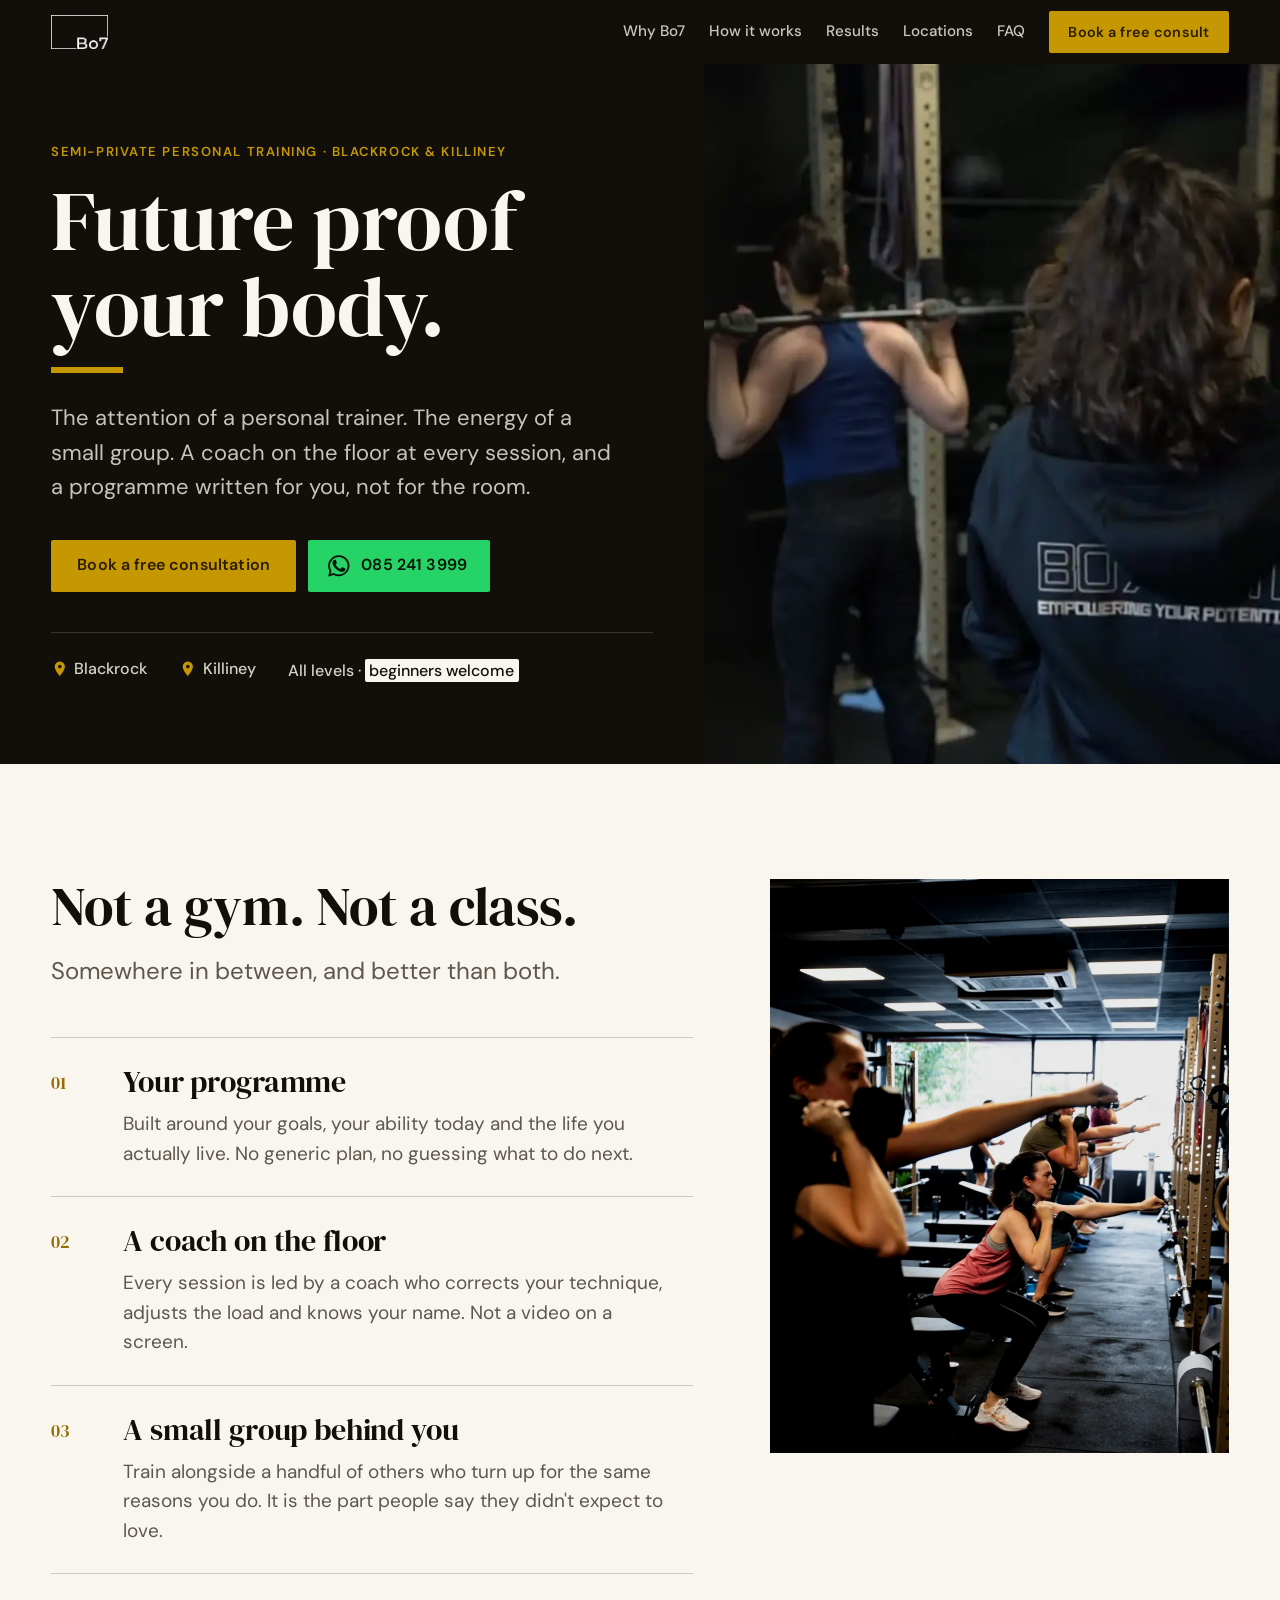
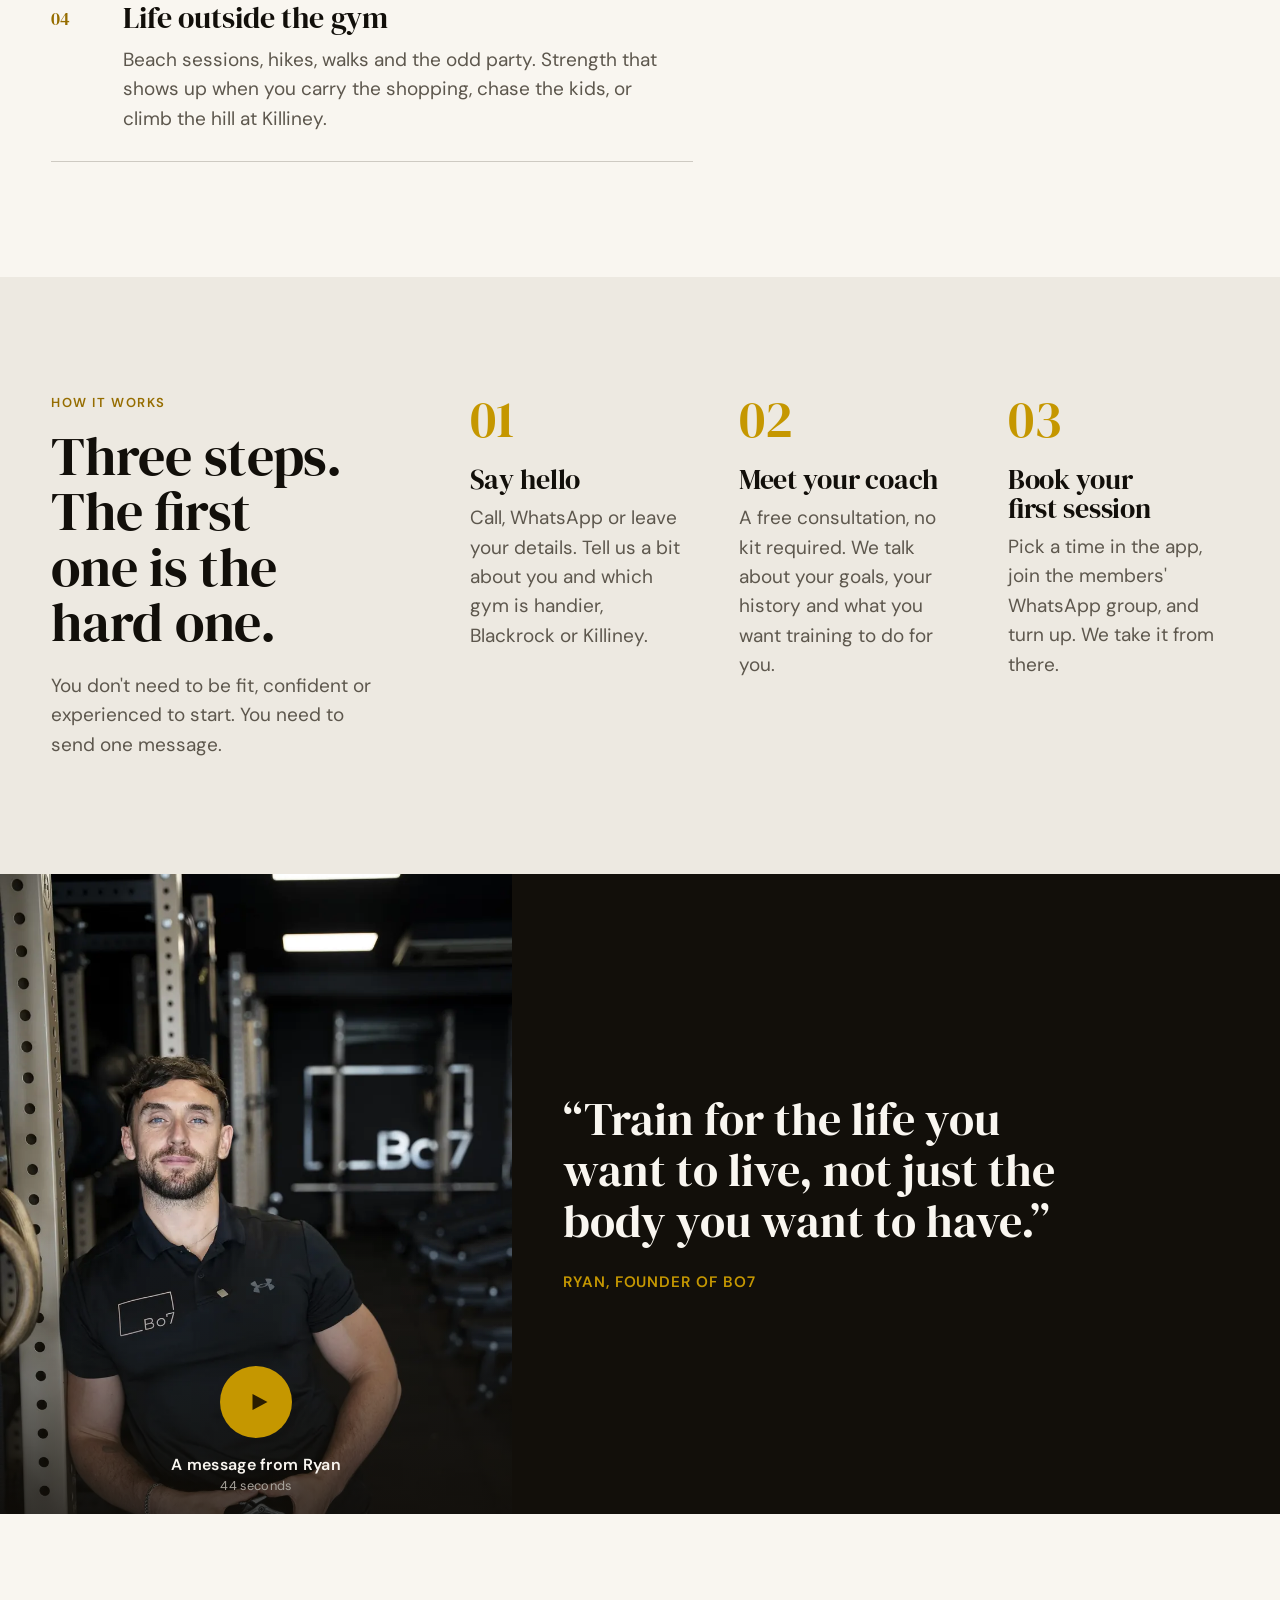
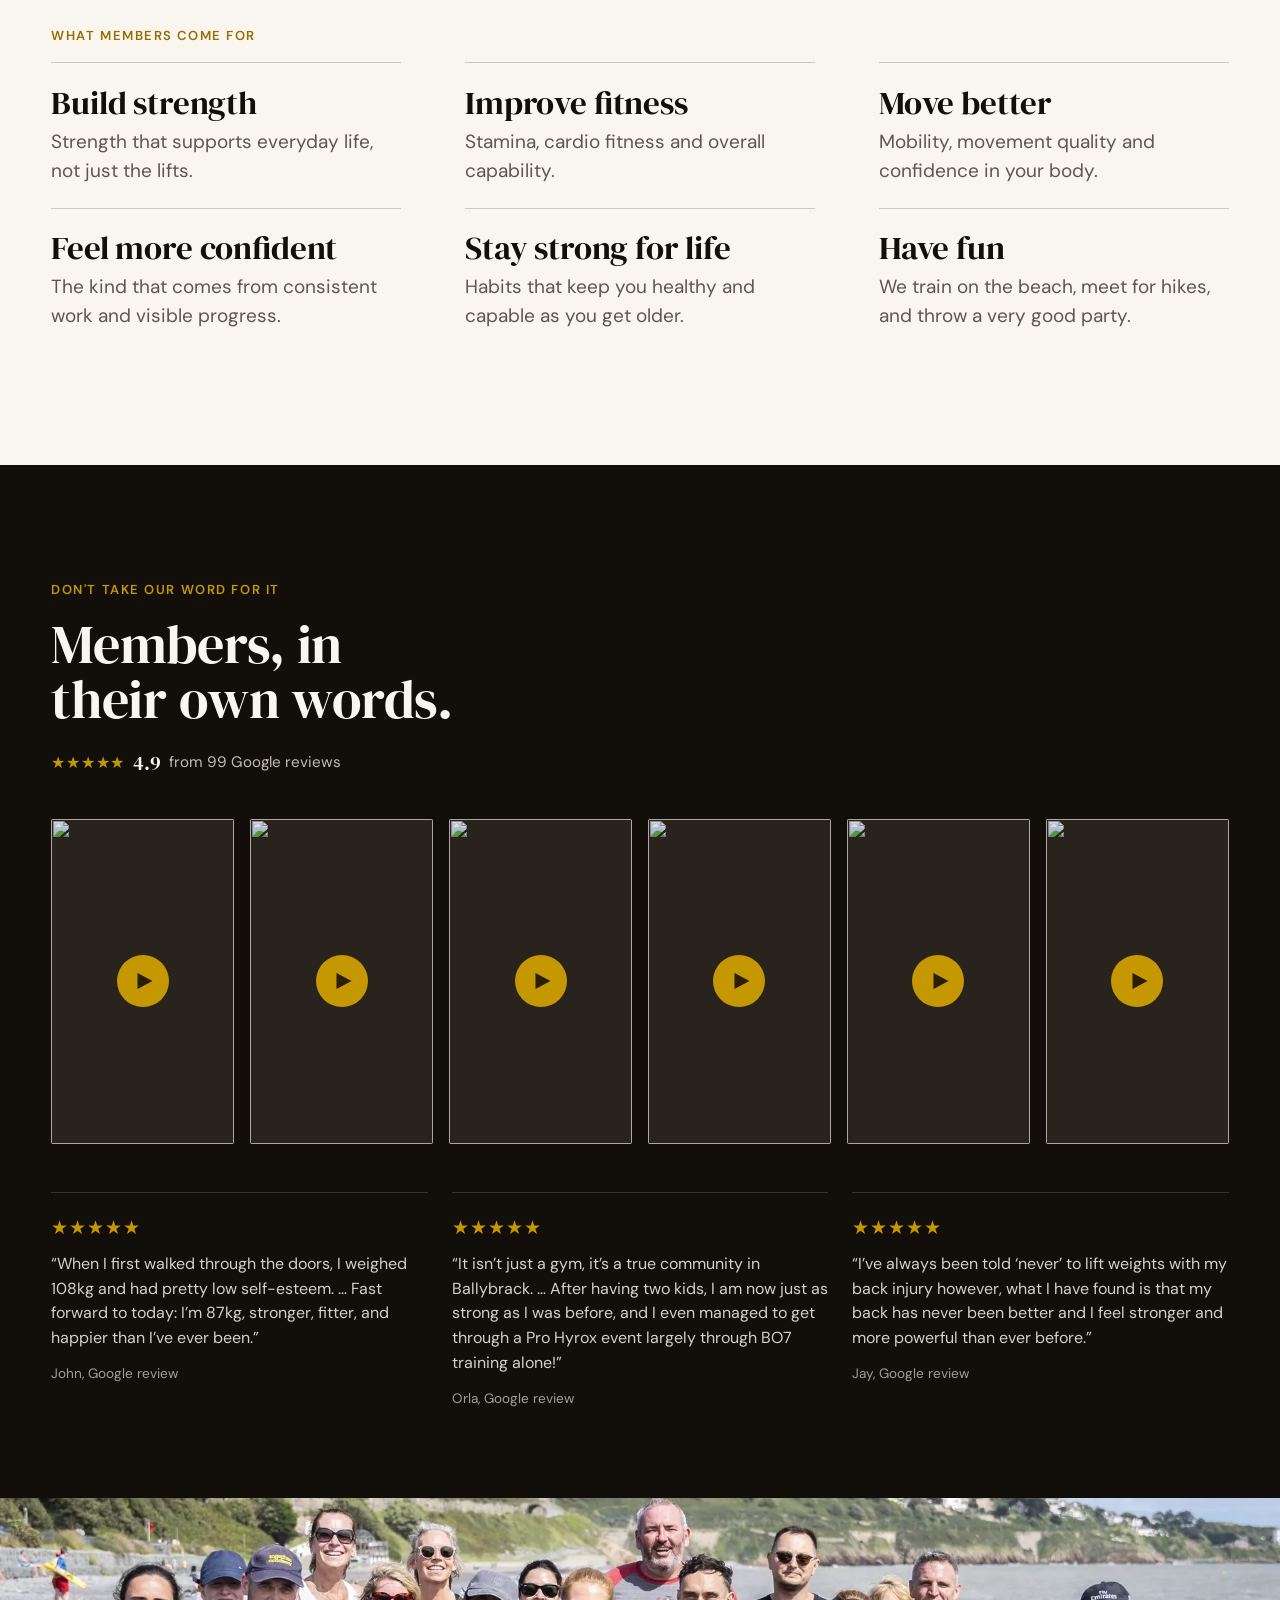
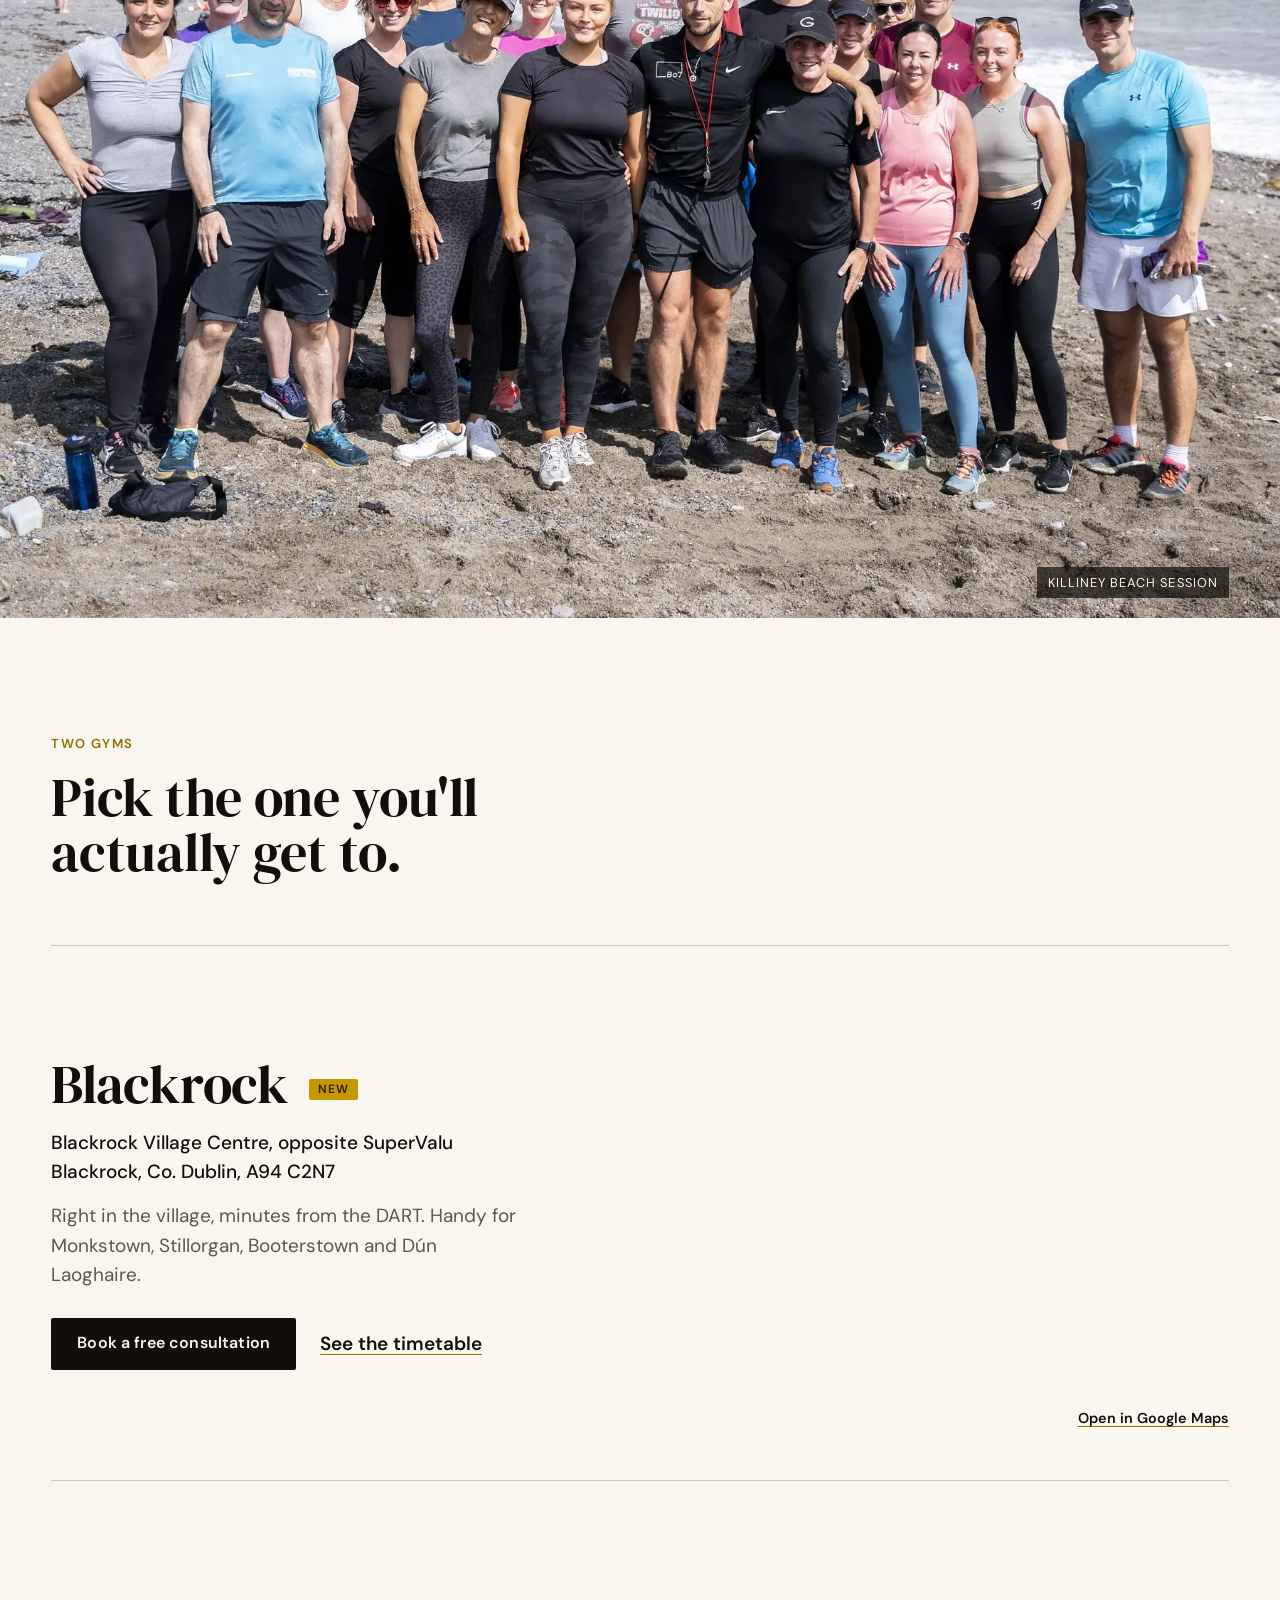
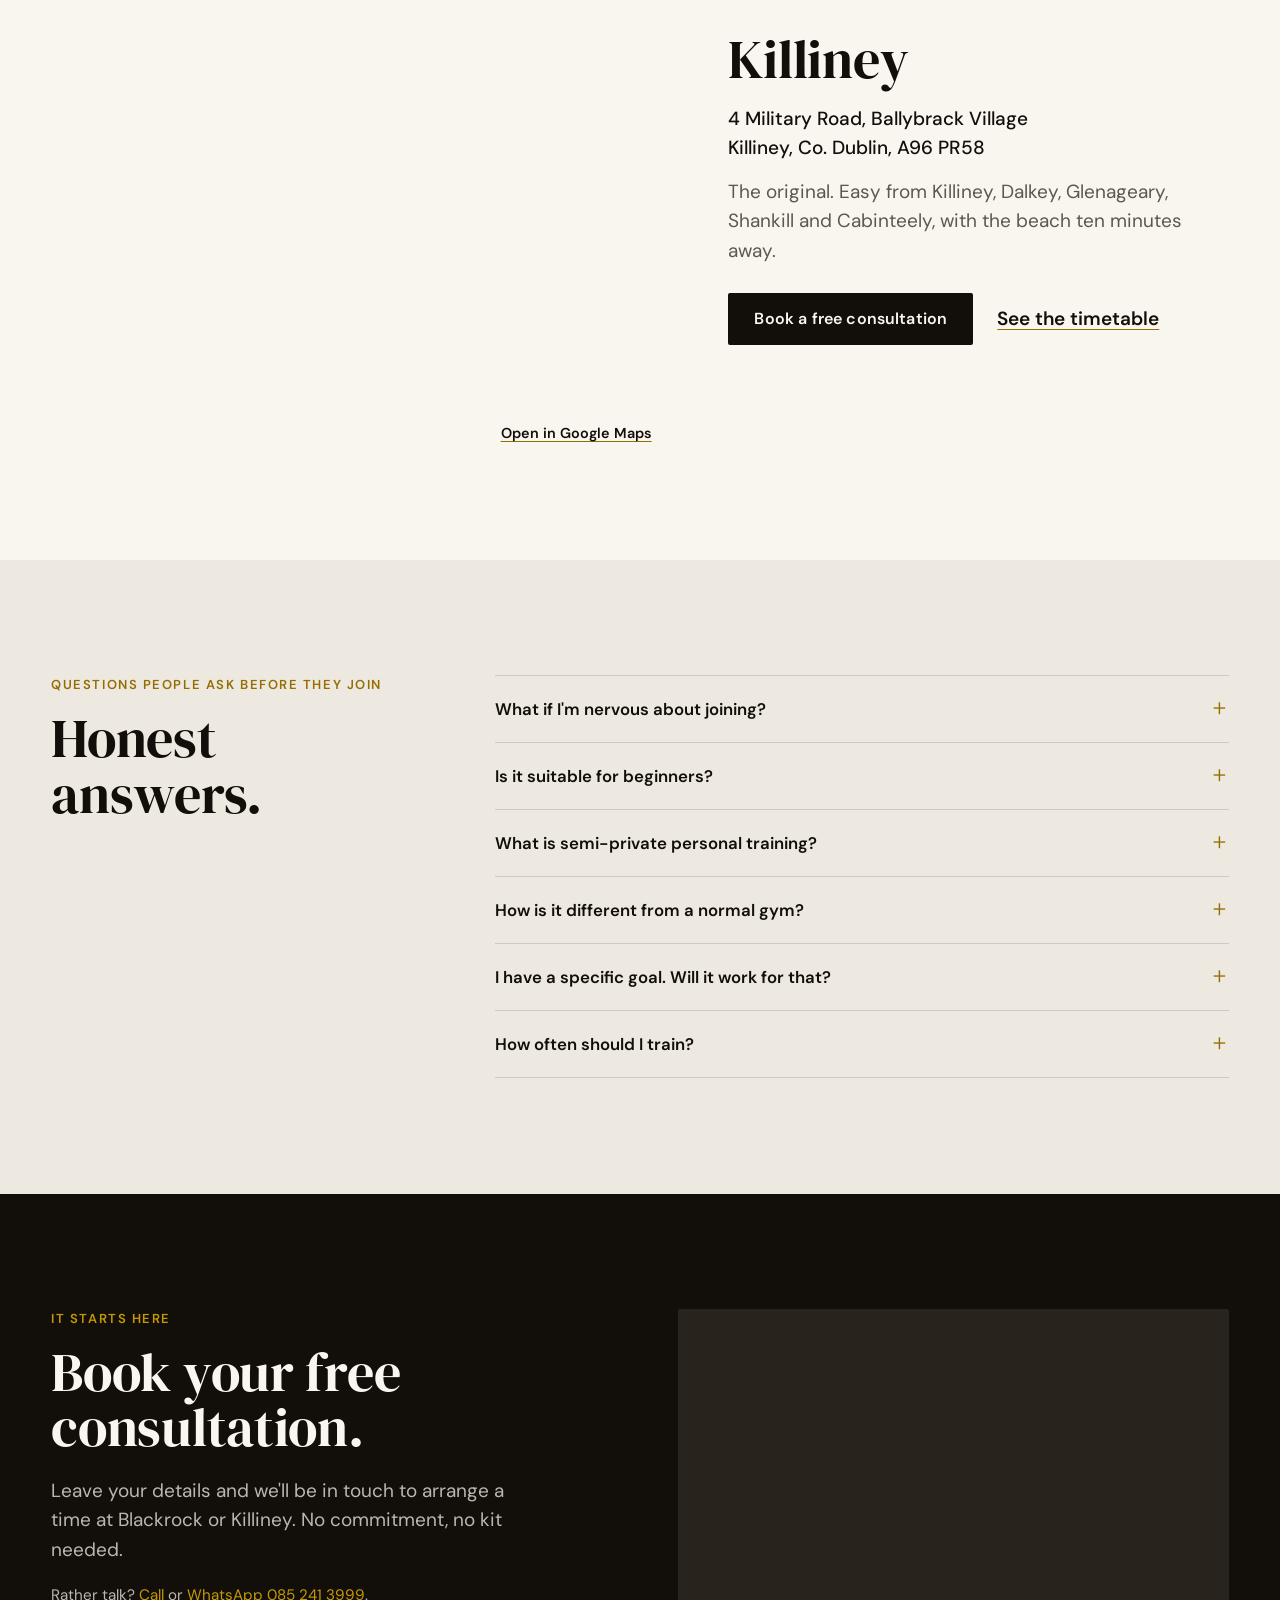
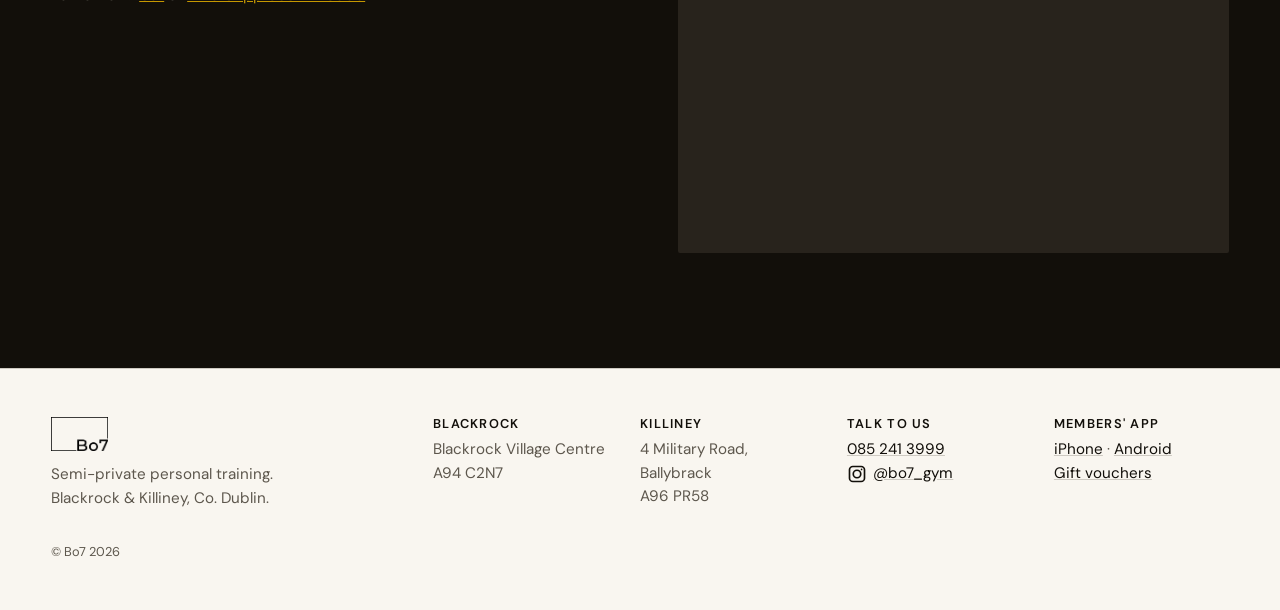
==== commit 66a7cc70: "Results: single Google rating line (Killiney listing, no location label) Co-Authored-By: Claude Fabl" ====
--- a/site/index.html
+++ b/site/index.html
@@ -157,10 +157,7 @@
     <p class="eyebrow">Don't take our word for it</p>
     <h2>Members, in their own words.</h2>
     <!-- Ratings are static (checked 8 Oct 2026). Update by hand or wire to the Places API later. -->
-    <p class="rating">
-      <a class="rating__item" href="https://search.google.com/local/reviews?placeid=ChIJPX9c6ygHZ0gRsz5GKSex1d4" target="_blank" rel="noopener"><span class="rating__stars" aria-hidden="true">★★★★★</span><strong>4.9</strong> from 99 Google reviews <span class="rating__loc">Killiney</span></a>
-      <a class="rating__item" href="https://search.google.com/local/reviews?placeid=ChIJATyRNPgJZ0gRMgAMbKJli4c" target="_blank" rel="noopener"><span class="rating__stars" aria-hidden="true">★★★★★</span><strong>5.0</strong> from 15 Google reviews <span class="rating__loc">Blackrock</span></a>
-    </p>
+    <p class="rating"><a class="rating__item" href="https://search.google.com/local/reviews?placeid=ChIJPX9c6ygHZ0gRsz5GKSex1d4" target="_blank" rel="noopener"><span class="rating__stars" aria-hidden="true">★★★★★</span><strong>4.9</strong> from 99 Google reviews</a></p>
   </div>
   <div class="videos">
     <button class="video" data-id="97Fu7qVNGD8" aria-label="Play member story 1">
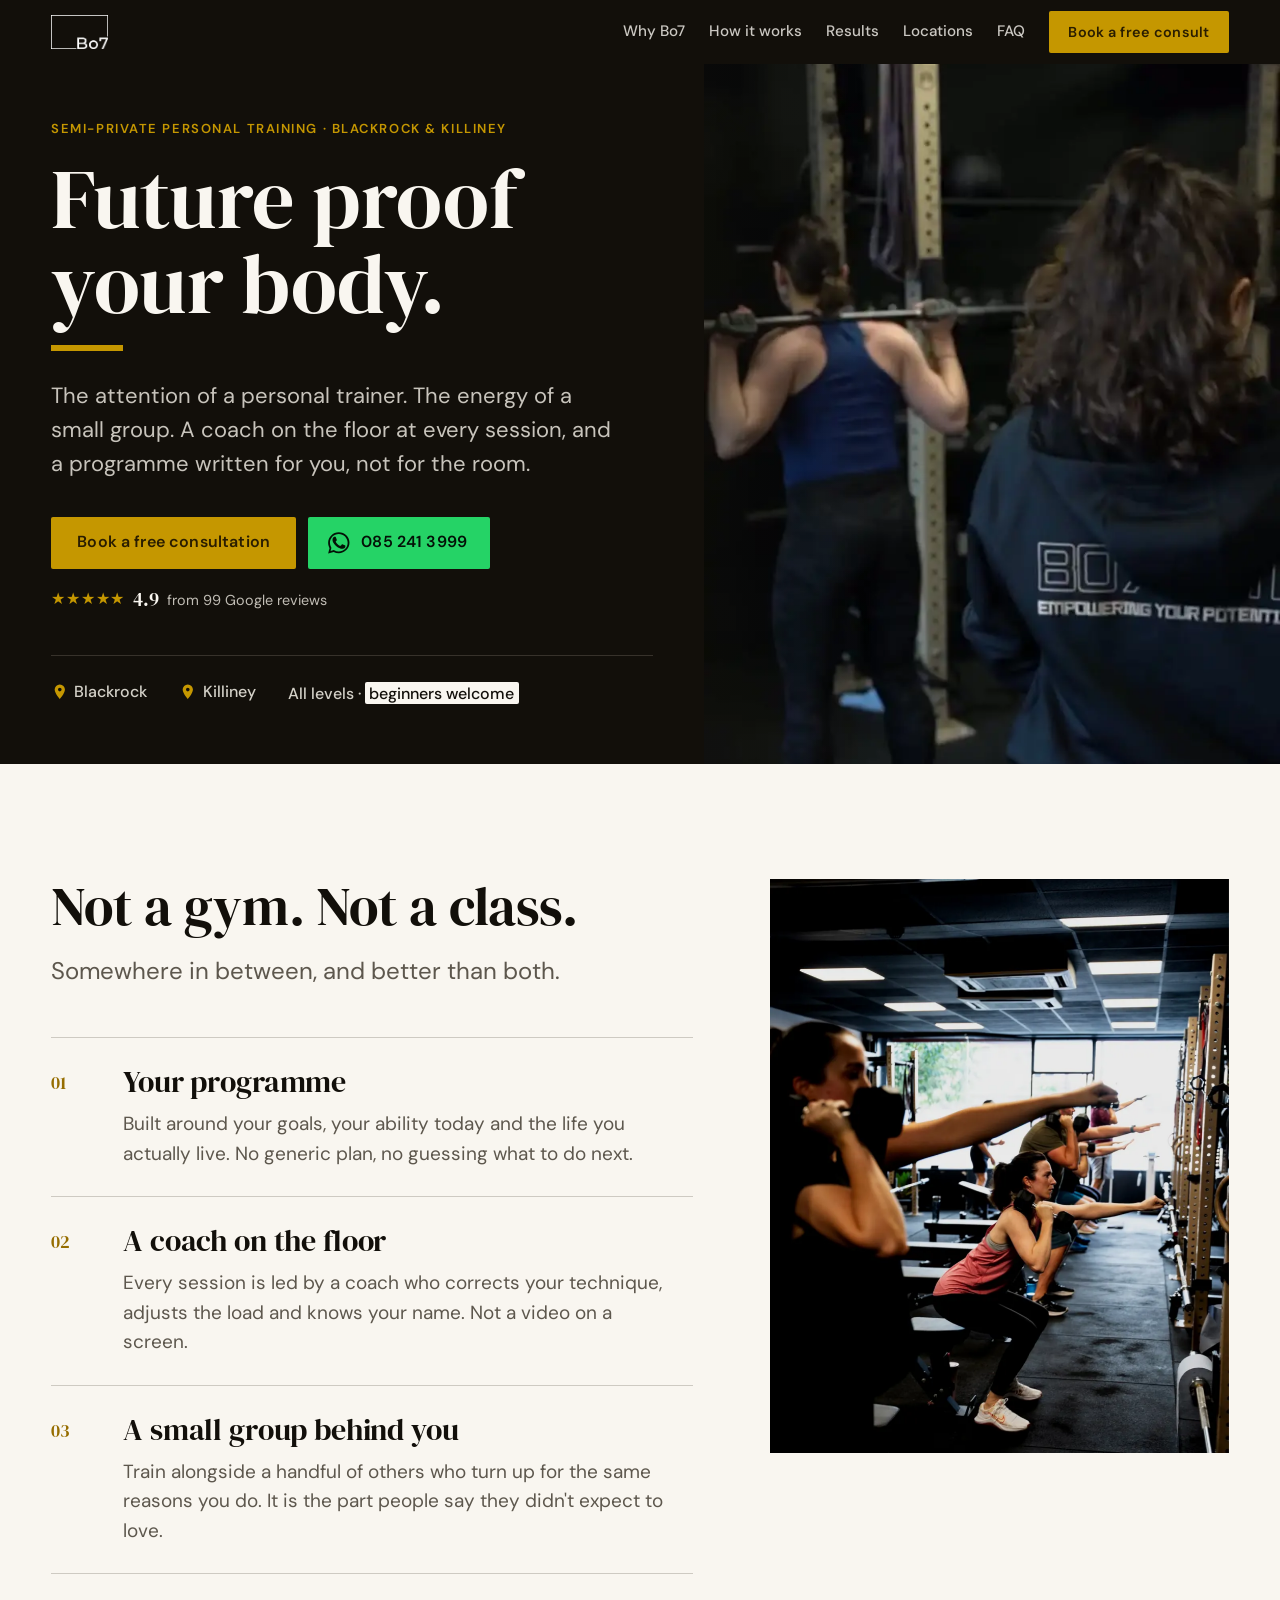
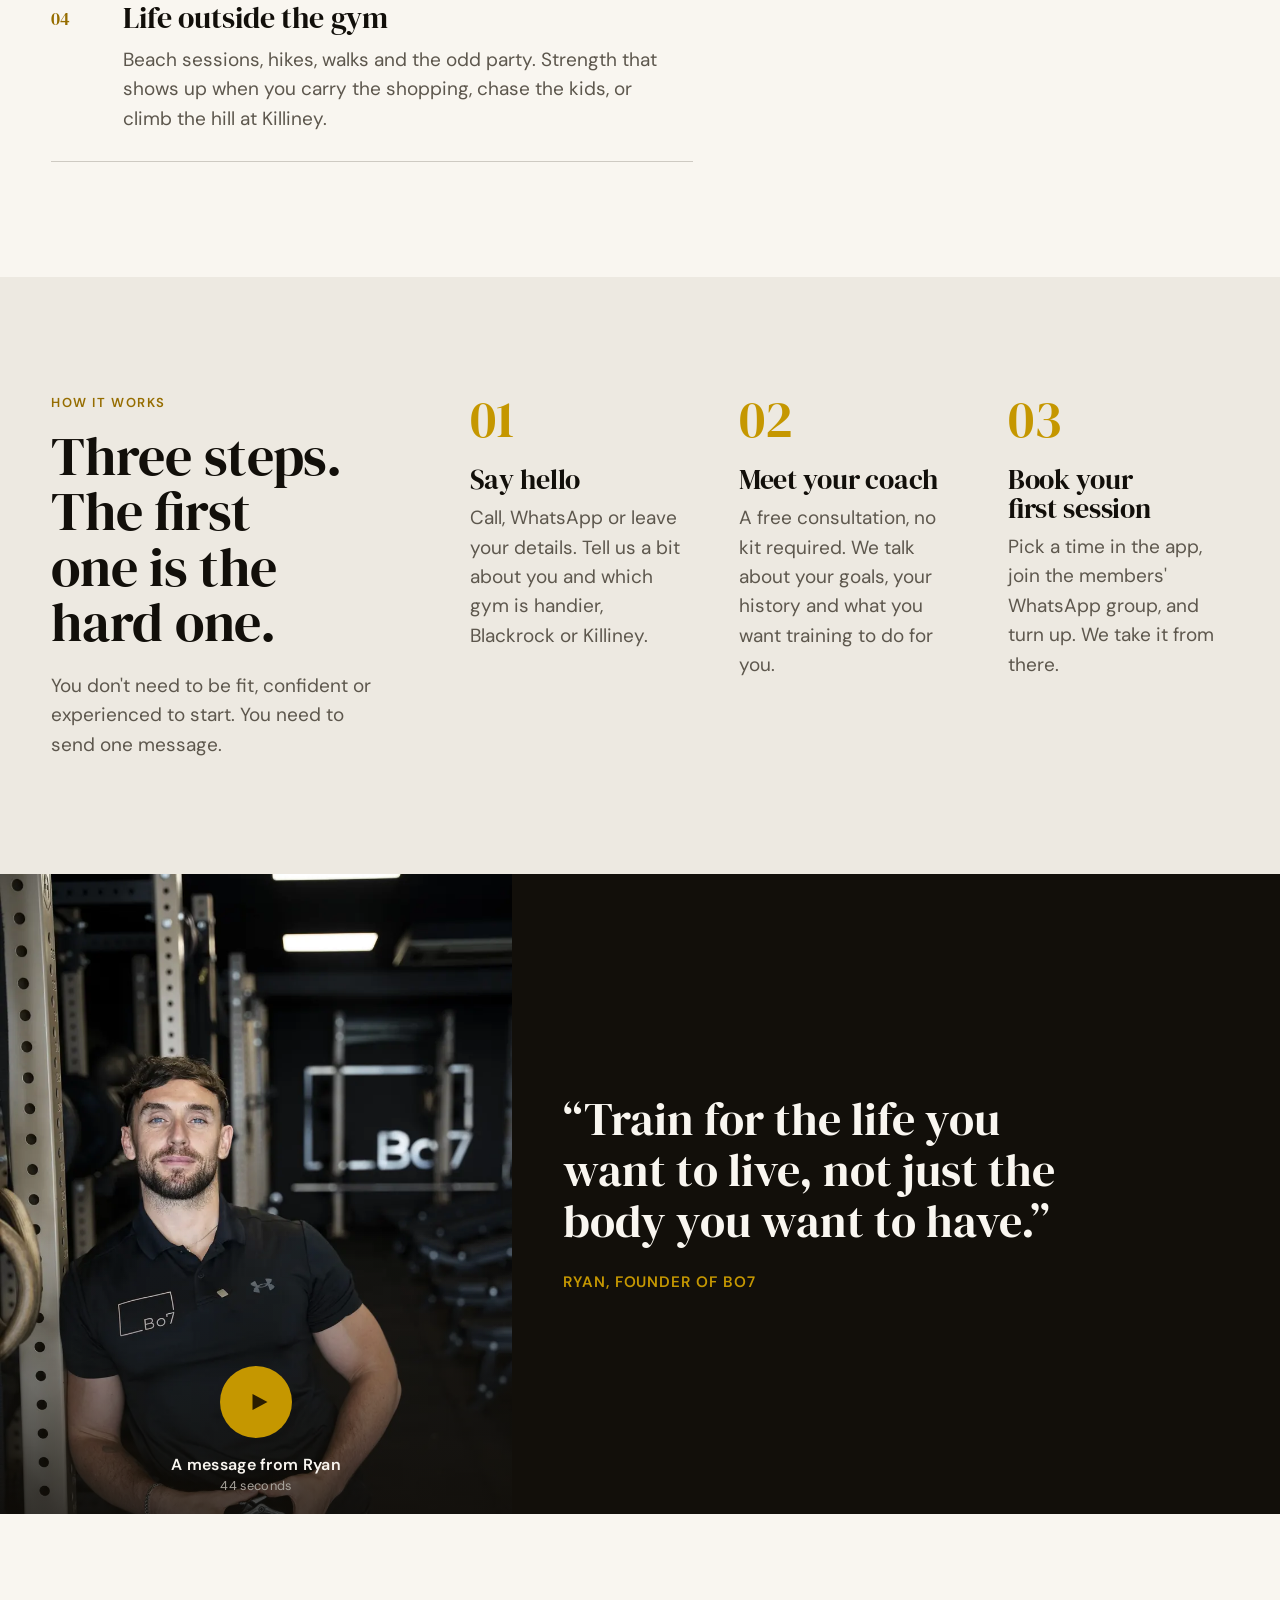
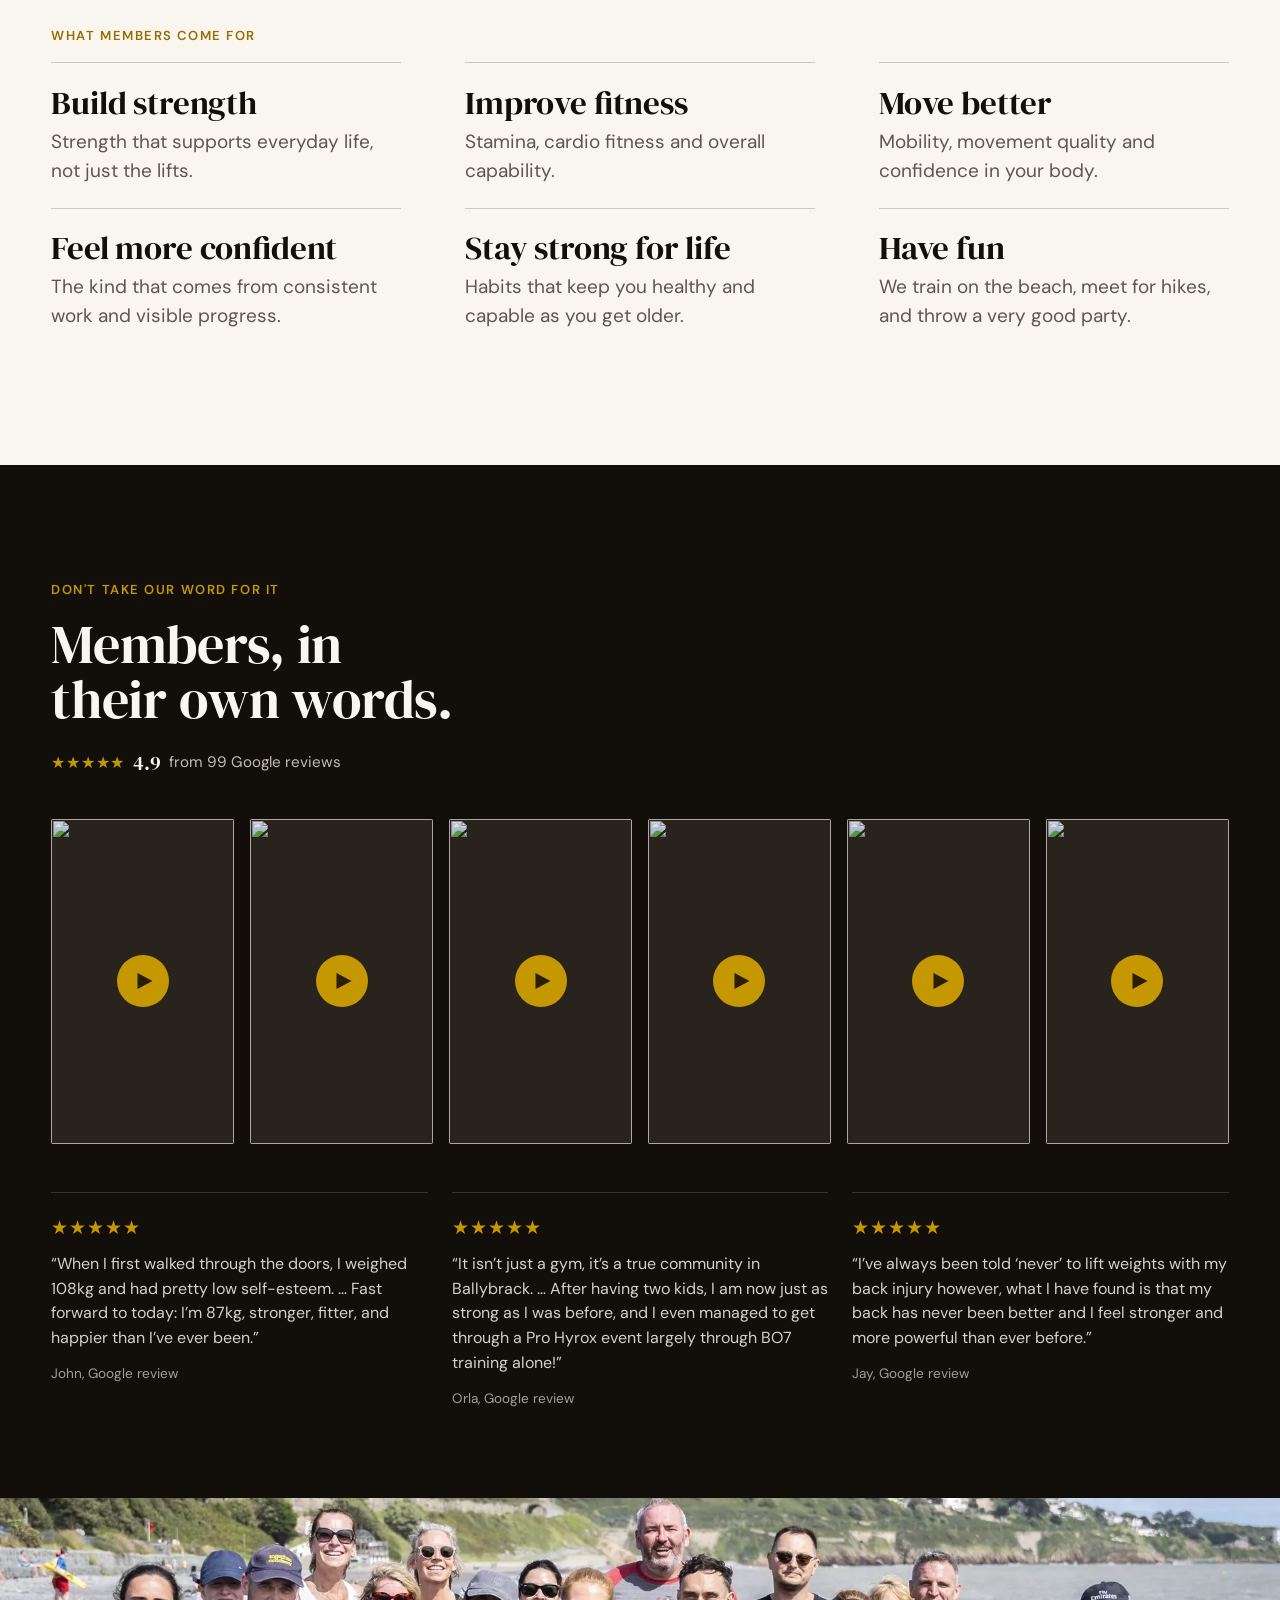
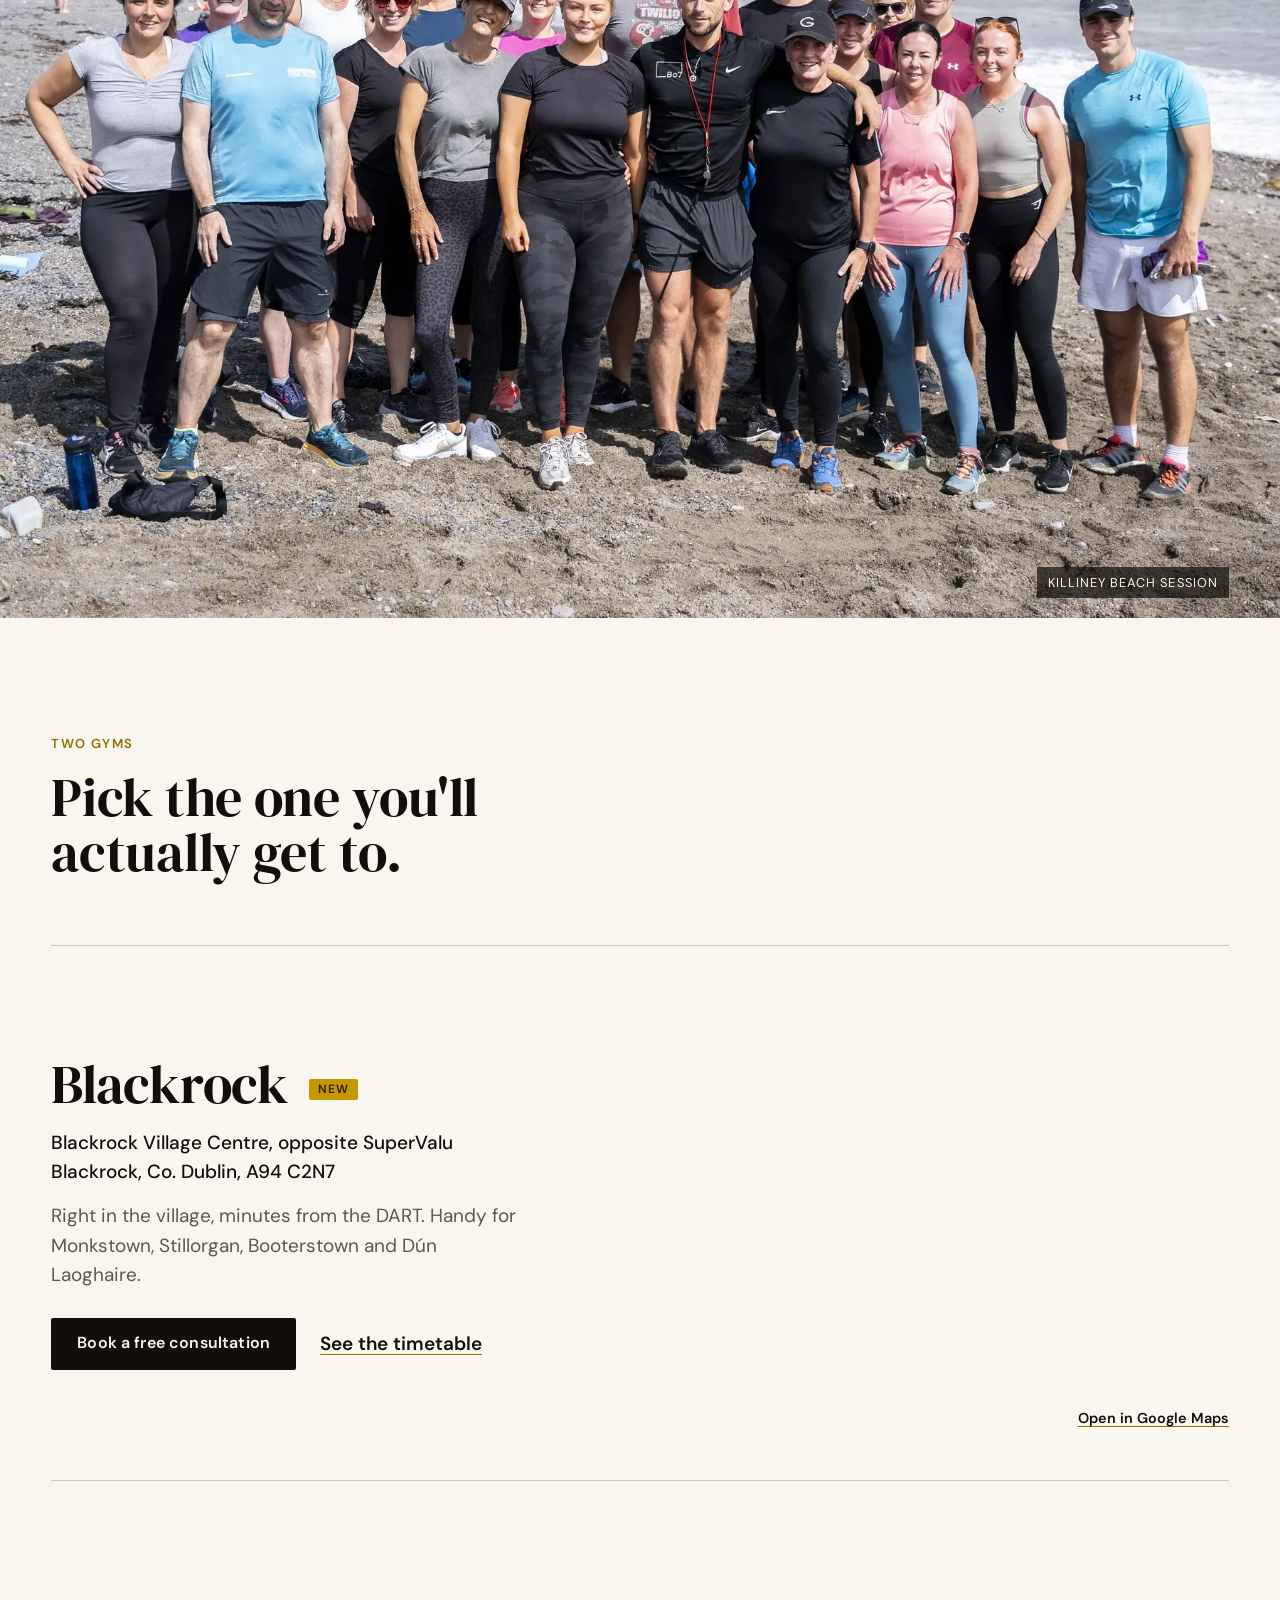
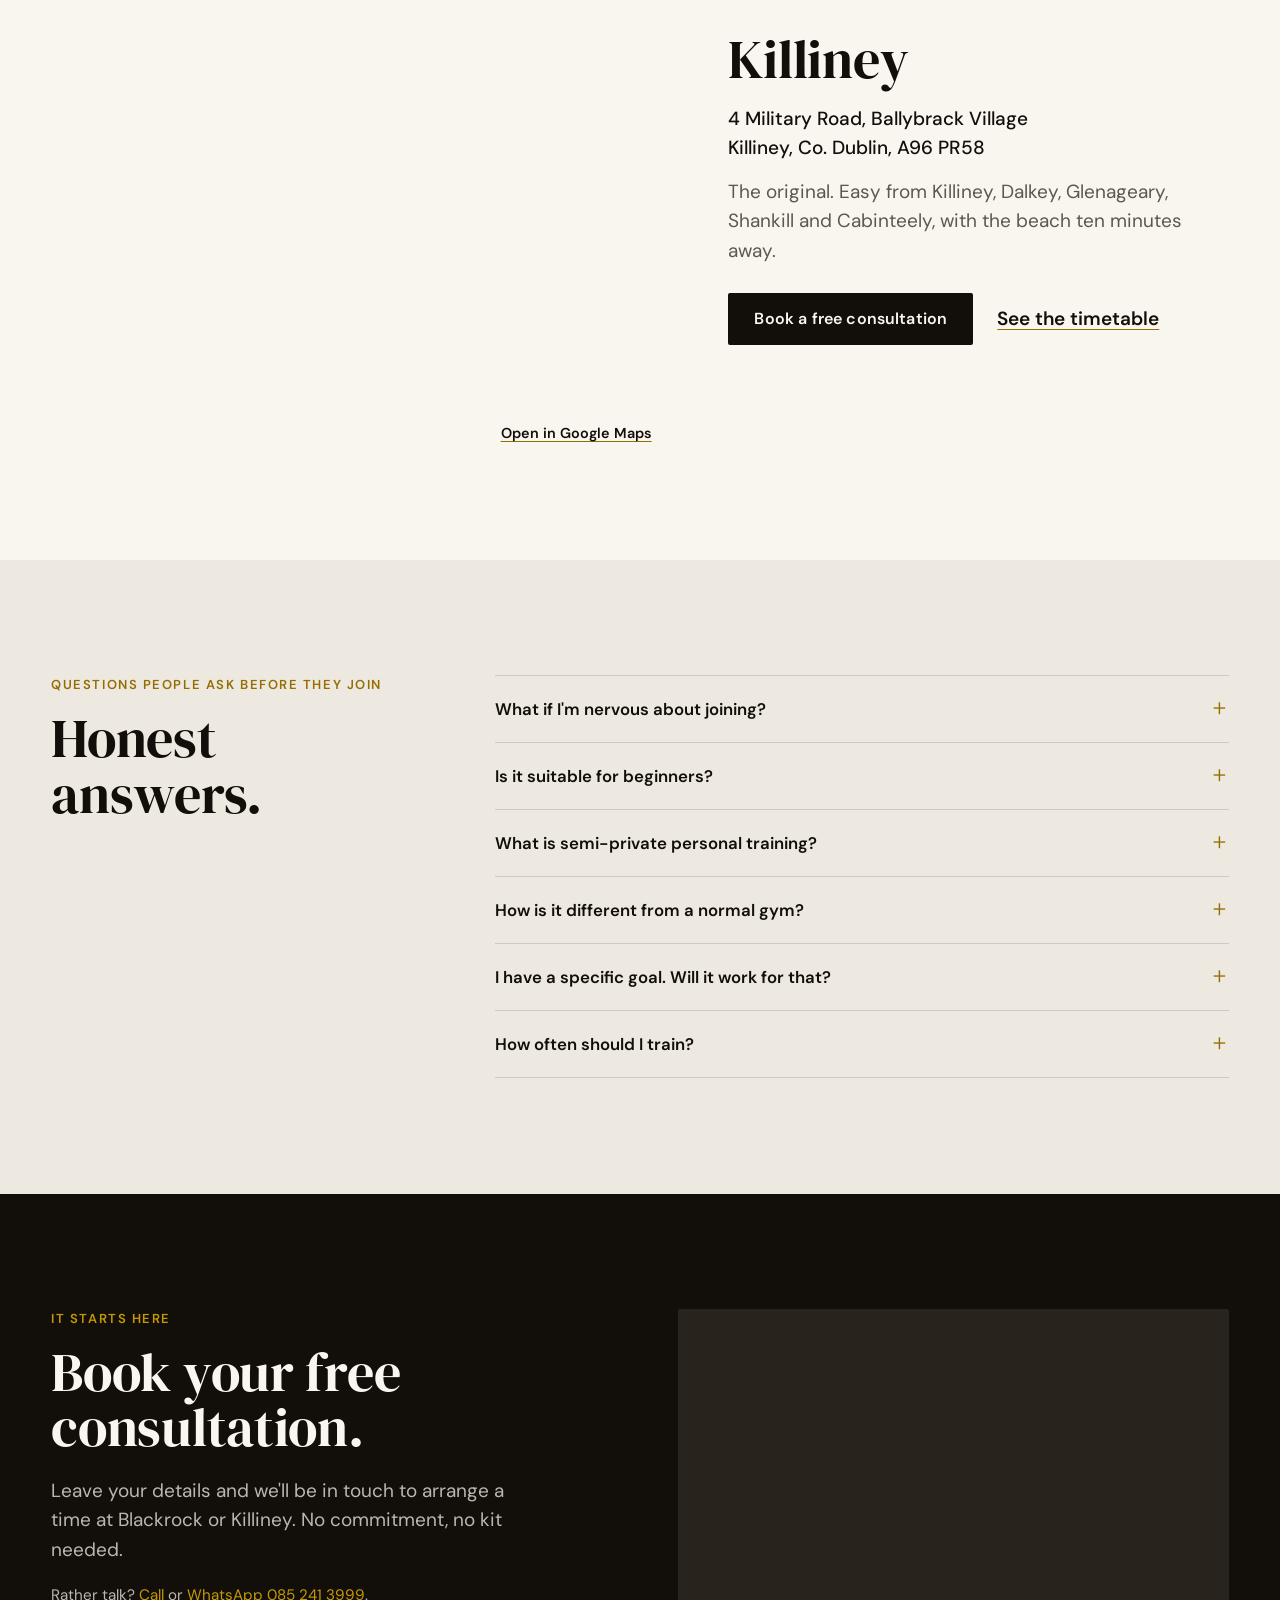
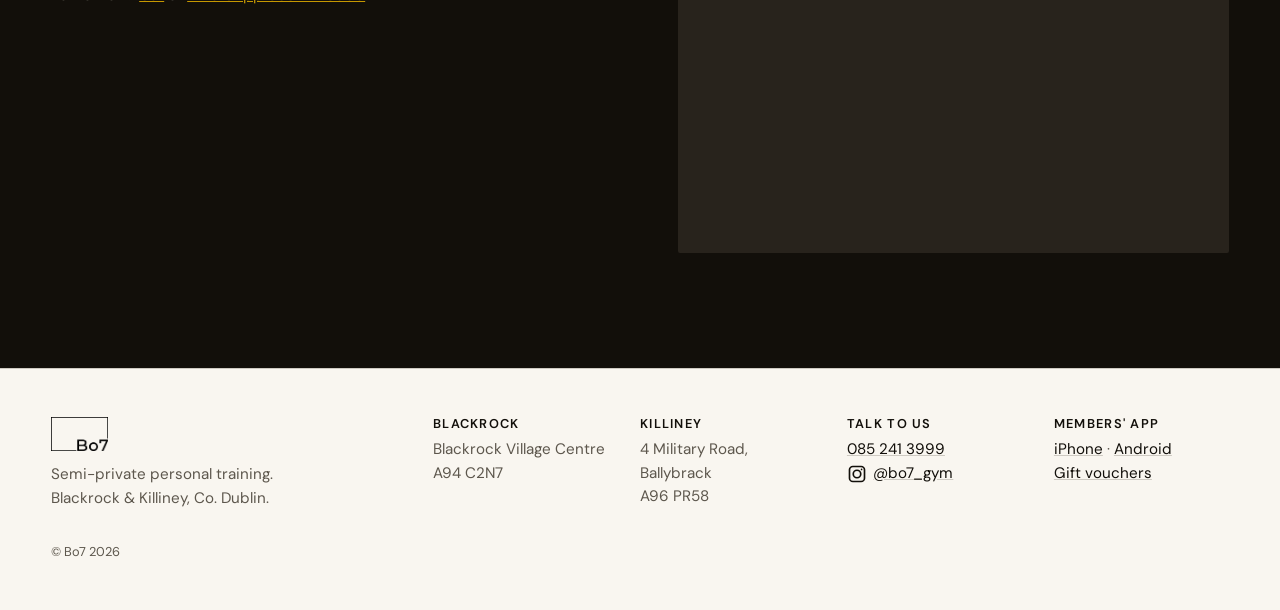
==== commit d108aa01: "Hero: Google rating line under the buttons (unlinked) Co-Authored-By: Claude Fable 5.1 <noreply@anth" ====
--- a/site/index.html
+++ b/site/index.html
@@ -46,6 +46,7 @@
       <a class="btn btn--gold" href="#start">Book a free consultation</a>
       <a class="btn btn--wa hero__wa" href="https://wa.me/353852413999" aria-label="Chat on WhatsApp, 085 241 3999" data-wa><svg class="wa" viewBox="0 0 24 24" aria-hidden="true"><path d="M17.5 14.4c-.3-.1-1.8-.9-2-1-.3-.1-.5-.1-.7.1-.2.3-.8 1-.9 1.2-.2.2-.3.2-.6.1-.3-.1-1.3-.5-2.4-1.5-.9-.8-1.5-1.8-1.7-2.1-.2-.3 0-.5.1-.6l.5-.5c.1-.2.2-.3.3-.5.1-.2 0-.4 0-.5-.1-.1-.7-1.6-.9-2.2-.2-.6-.5-.5-.7-.5h-.6c-.2 0-.5.1-.8.4-.3.3-1 1-1 2.5s1.1 2.9 1.2 3.1c.1.2 2.1 3.2 5.1 4.5.7.3 1.3.5 1.7.6.7.2 1.4.2 1.9.1.6-.1 1.8-.7 2-1.4.2-.7.2-1.3.2-1.4-.1-.2-.3-.3-.6-.4zM12 2C6.5 2 2 6.5 2 12c0 1.8.5 3.5 1.3 5L2 22l5.2-1.4c1.5.8 3.1 1.2 4.8 1.2 5.5 0 10-4.5 10-10S17.5 2 12 2zm0 18.2c-1.5 0-3-.4-4.3-1.2l-.3-.2-3.1.8.8-3-.2-.3C4.1 15 3.7 13.5 3.7 12c0-4.6 3.7-8.3 8.3-8.3s8.3 3.7 8.3 8.3-3.7 8.2-8.3 8.2z"/></svg><span>085 241 3999</span></a>
     </div>
+    <p class="hero__rating"><span class="rating__stars" aria-hidden="true">★★★★★</span><strong>4.9</strong> from 99 Google reviews</p>
     <ul class="hero__facts" aria-label="At a glance">
       <li><a href="#blackrock"><svg class="pin" viewBox="0 0 24 24" aria-hidden="true"><path d="M12 2a7 7 0 0 0-7 7c0 5.25 7 13 7 13s7-7.75 7-13a7 7 0 0 0-7-7zm0 9.5A2.5 2.5 0 1 1 12 6.5a2.5 2.5 0 0 1 0 5z"/></svg>Blackrock</a></li>
       <li><a href="#killiney"><svg class="pin" viewBox="0 0 24 24" aria-hidden="true"><path d="M12 2a7 7 0 0 0-7 7c0 5.25 7 13 7 13s7-7.75 7-13a7 7 0 0 0-7-7zm0 9.5A2.5 2.5 0 1 1 12 6.5a2.5 2.5 0 0 1 0 5z"/></svg>Killiney</a></li>
--- a/site/styles.css
+++ b/site/styles.css
@@ -169,8 +169,11 @@
 /* phones: two equal full-width buttons; desktop: side by side */
 .hero__actions { display: grid; grid-template-columns: 1fr; gap: .6rem; margin-top: 1.25rem; }
 .hero__actions .btn { width: 100%; }
+.hero__rating { display: inline-flex; align-items: center; gap: .5rem; margin-top: 1rem; font-size: .9rem; color: oklch(80% 0.012 85); }
+.hero__rating strong { color: var(--paper); font-family: var(--display); font-weight: 400; font-size: 1.2rem; }
+.hero__rating .rating__stars { color: var(--gold); letter-spacing: .05em; }
 .hero__facts {
-  list-style: none; padding: .9rem 0 0; margin: 1.2rem 0 0;
+  list-style: none; padding: .8rem 0 0; margin: 1rem 0 0;
   display: flex; flex-wrap: wrap; align-items: center; gap: .5rem 1.6rem;
   border-top: 1px solid oklch(32% 0.014 80);
   color: oklch(86% 0.012 85); font-size: .95rem; font-weight: 500;
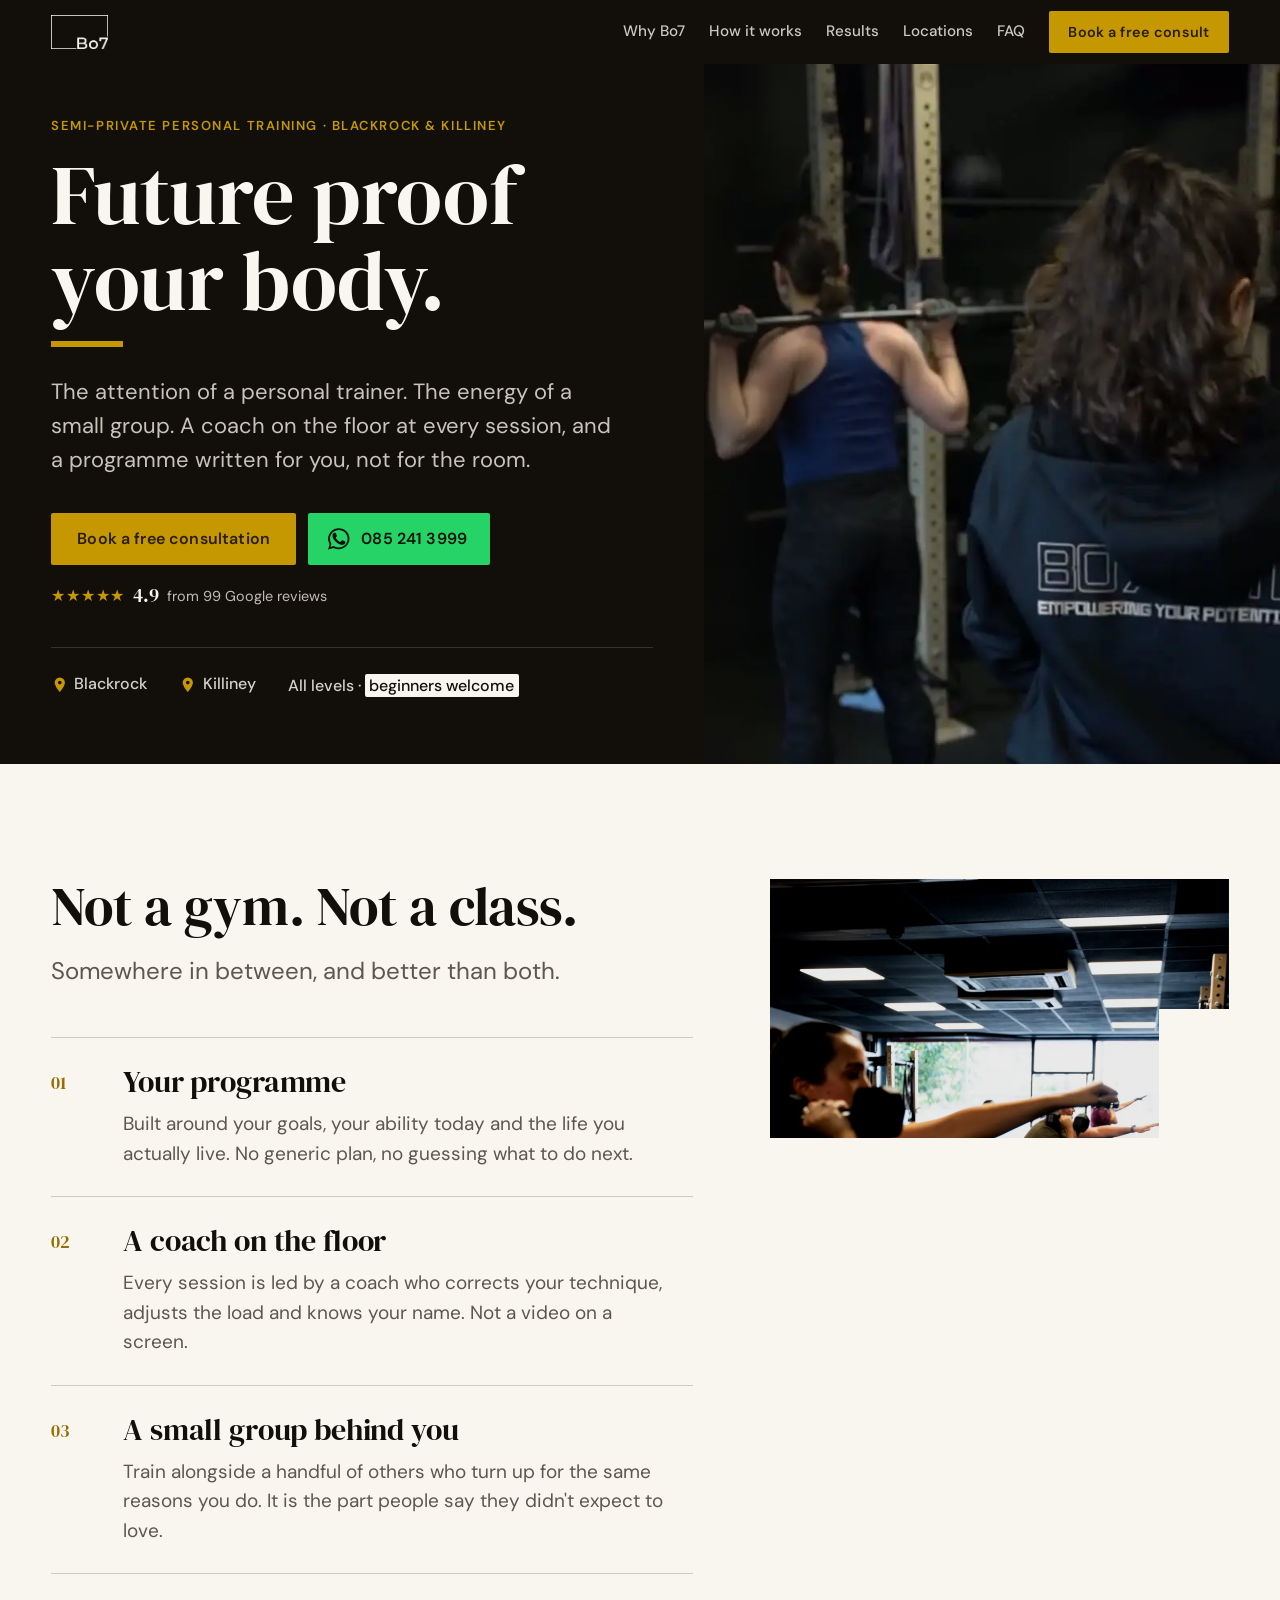
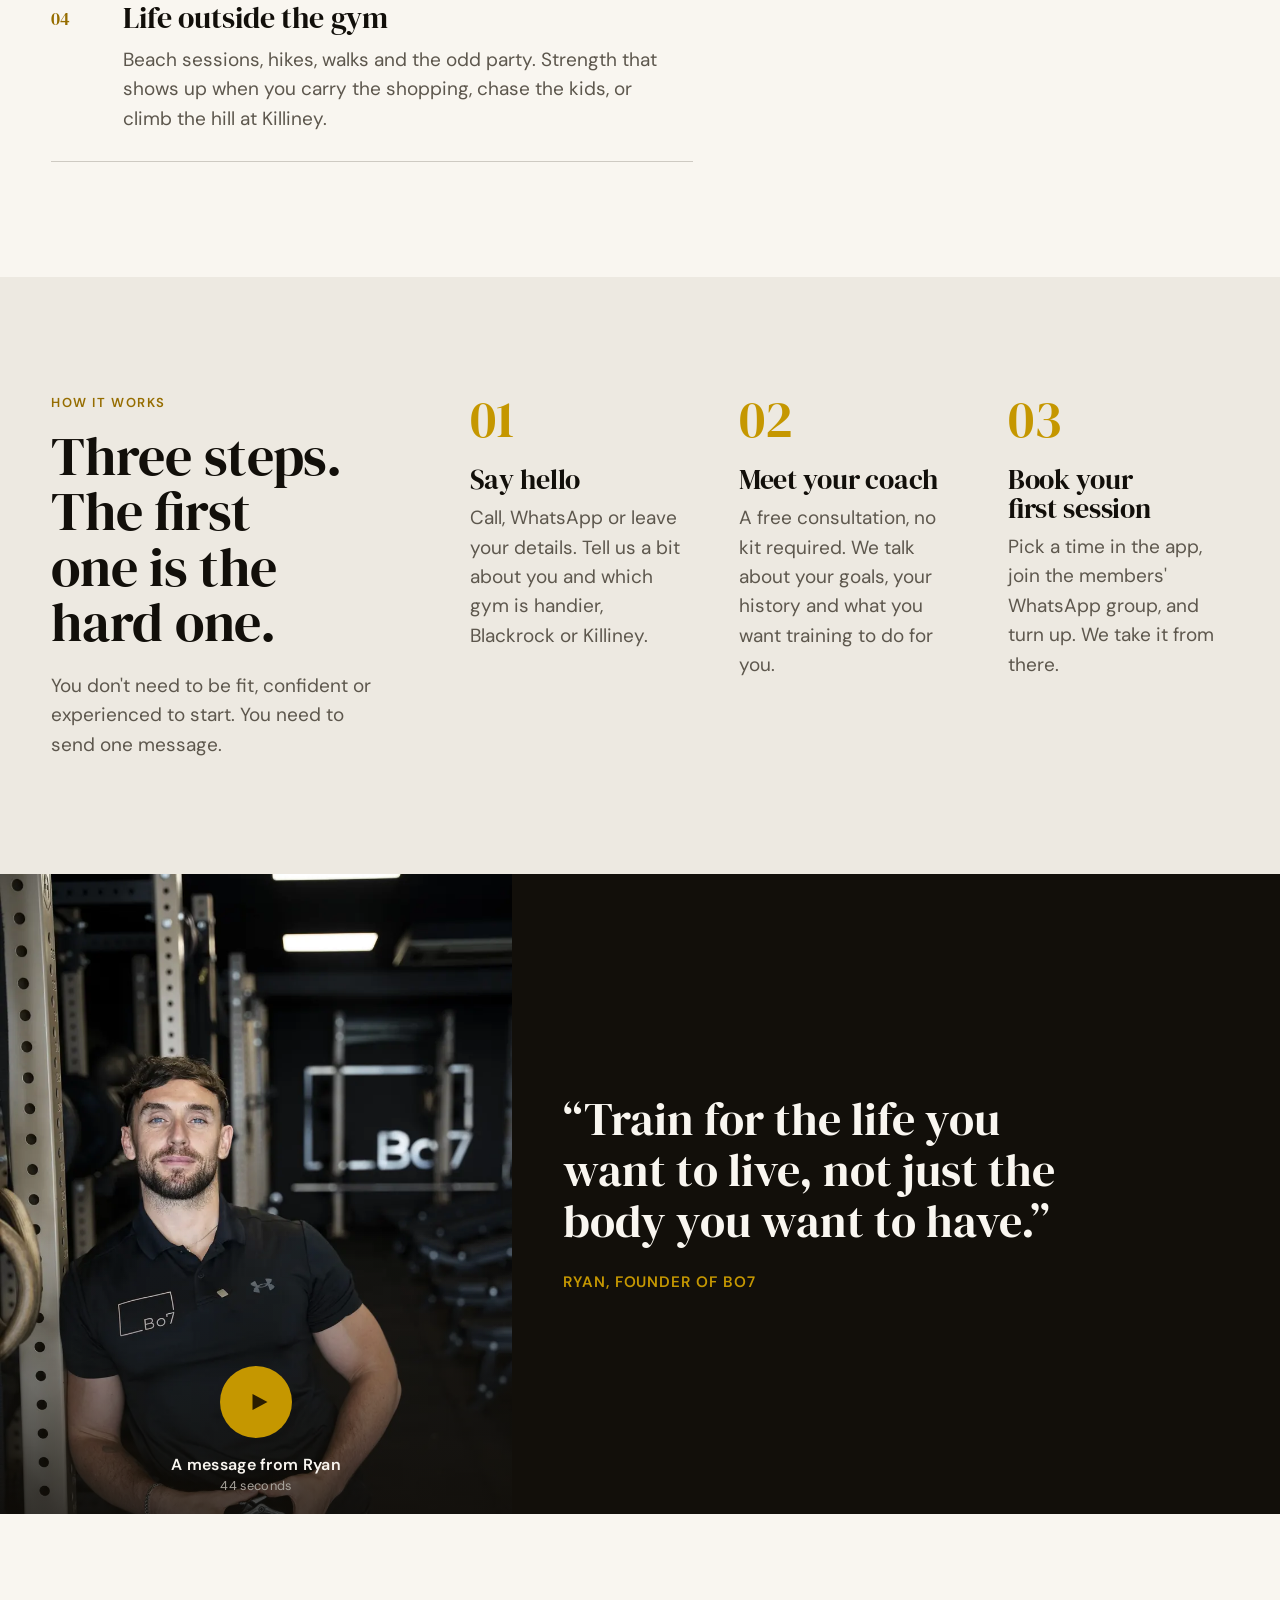
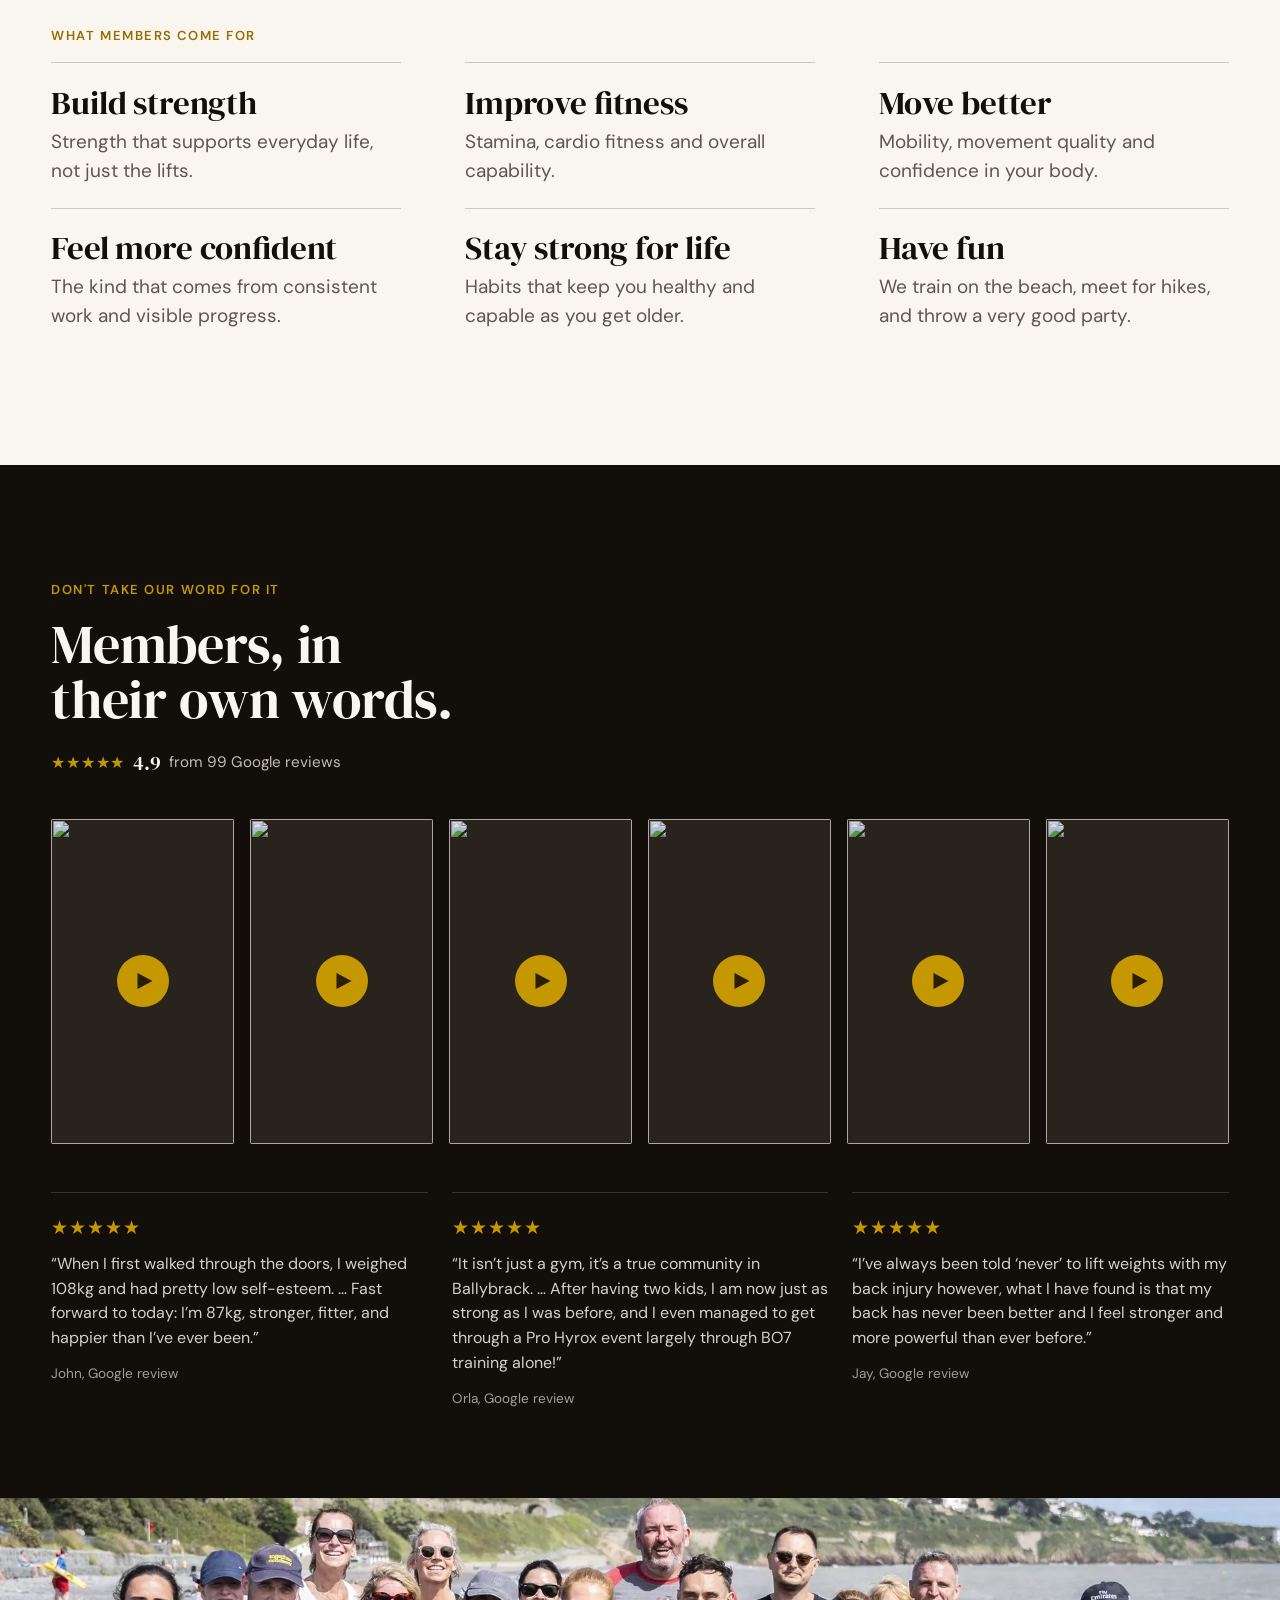
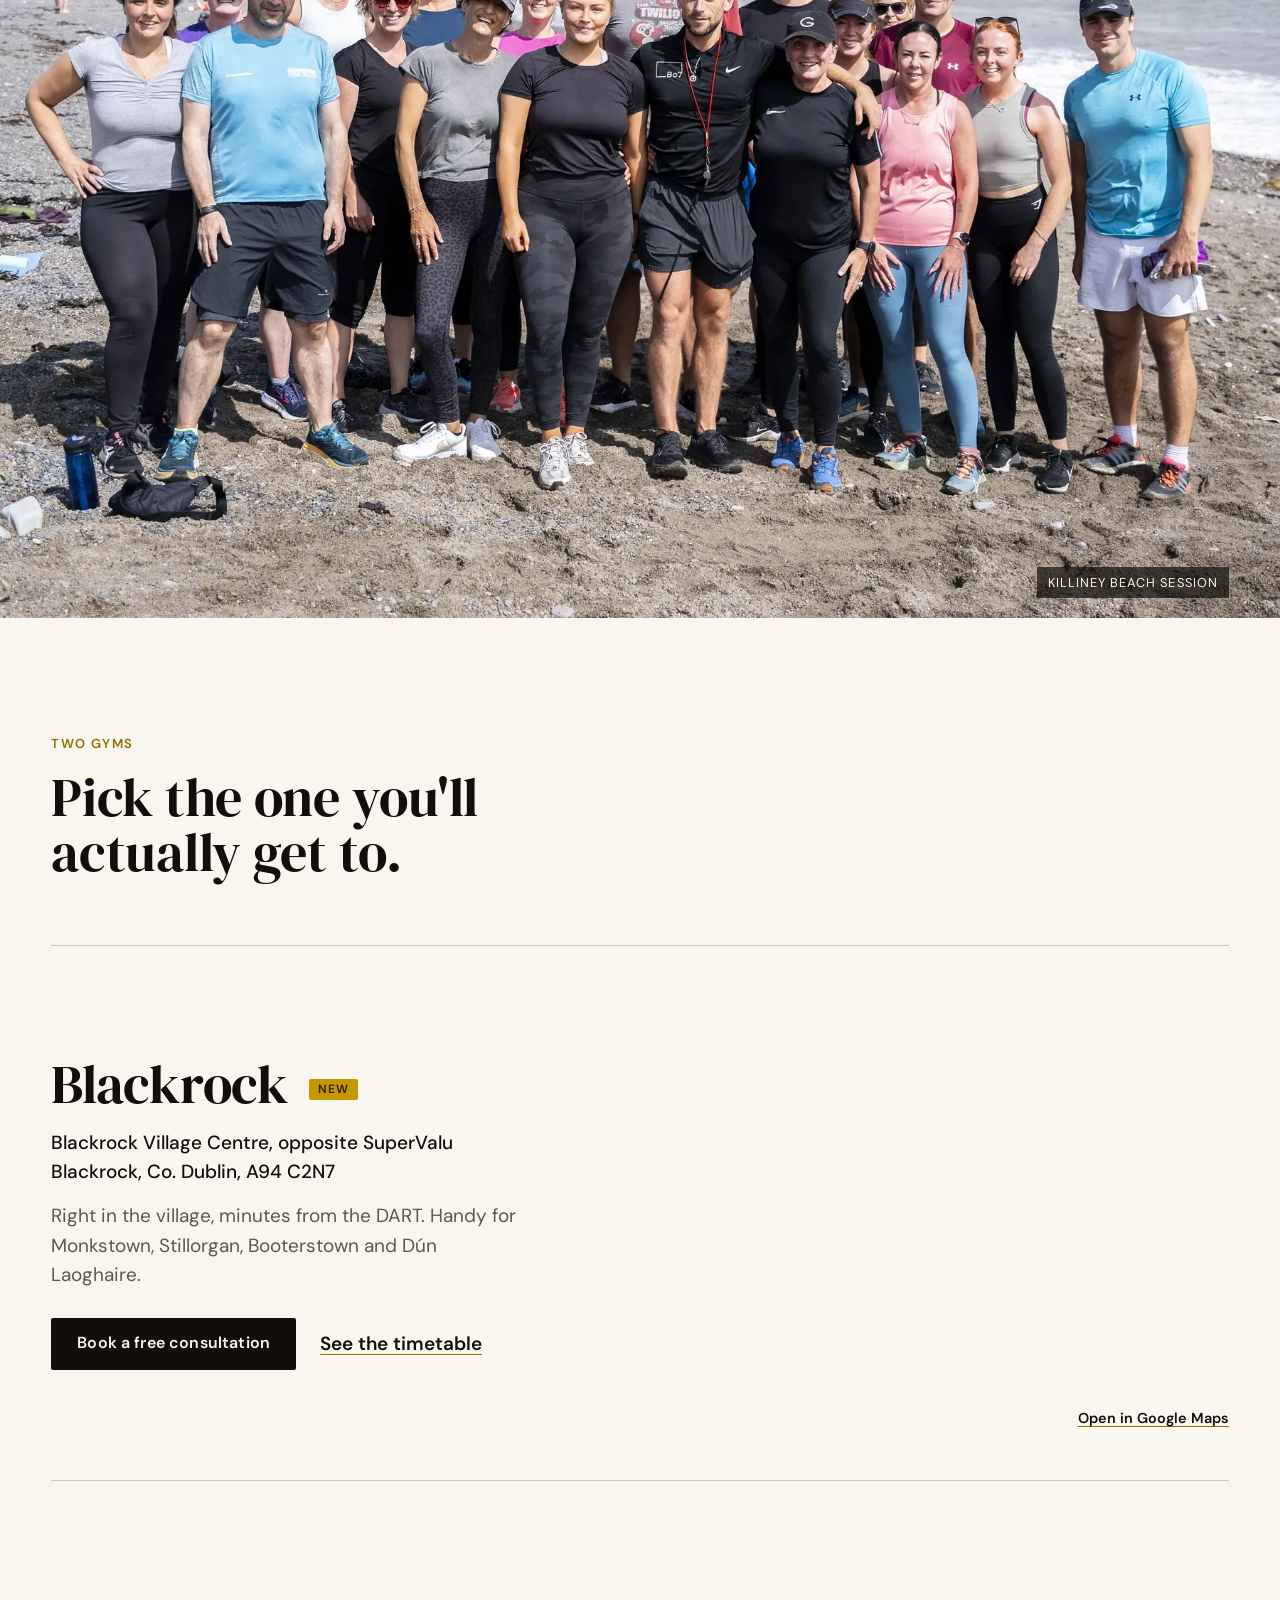
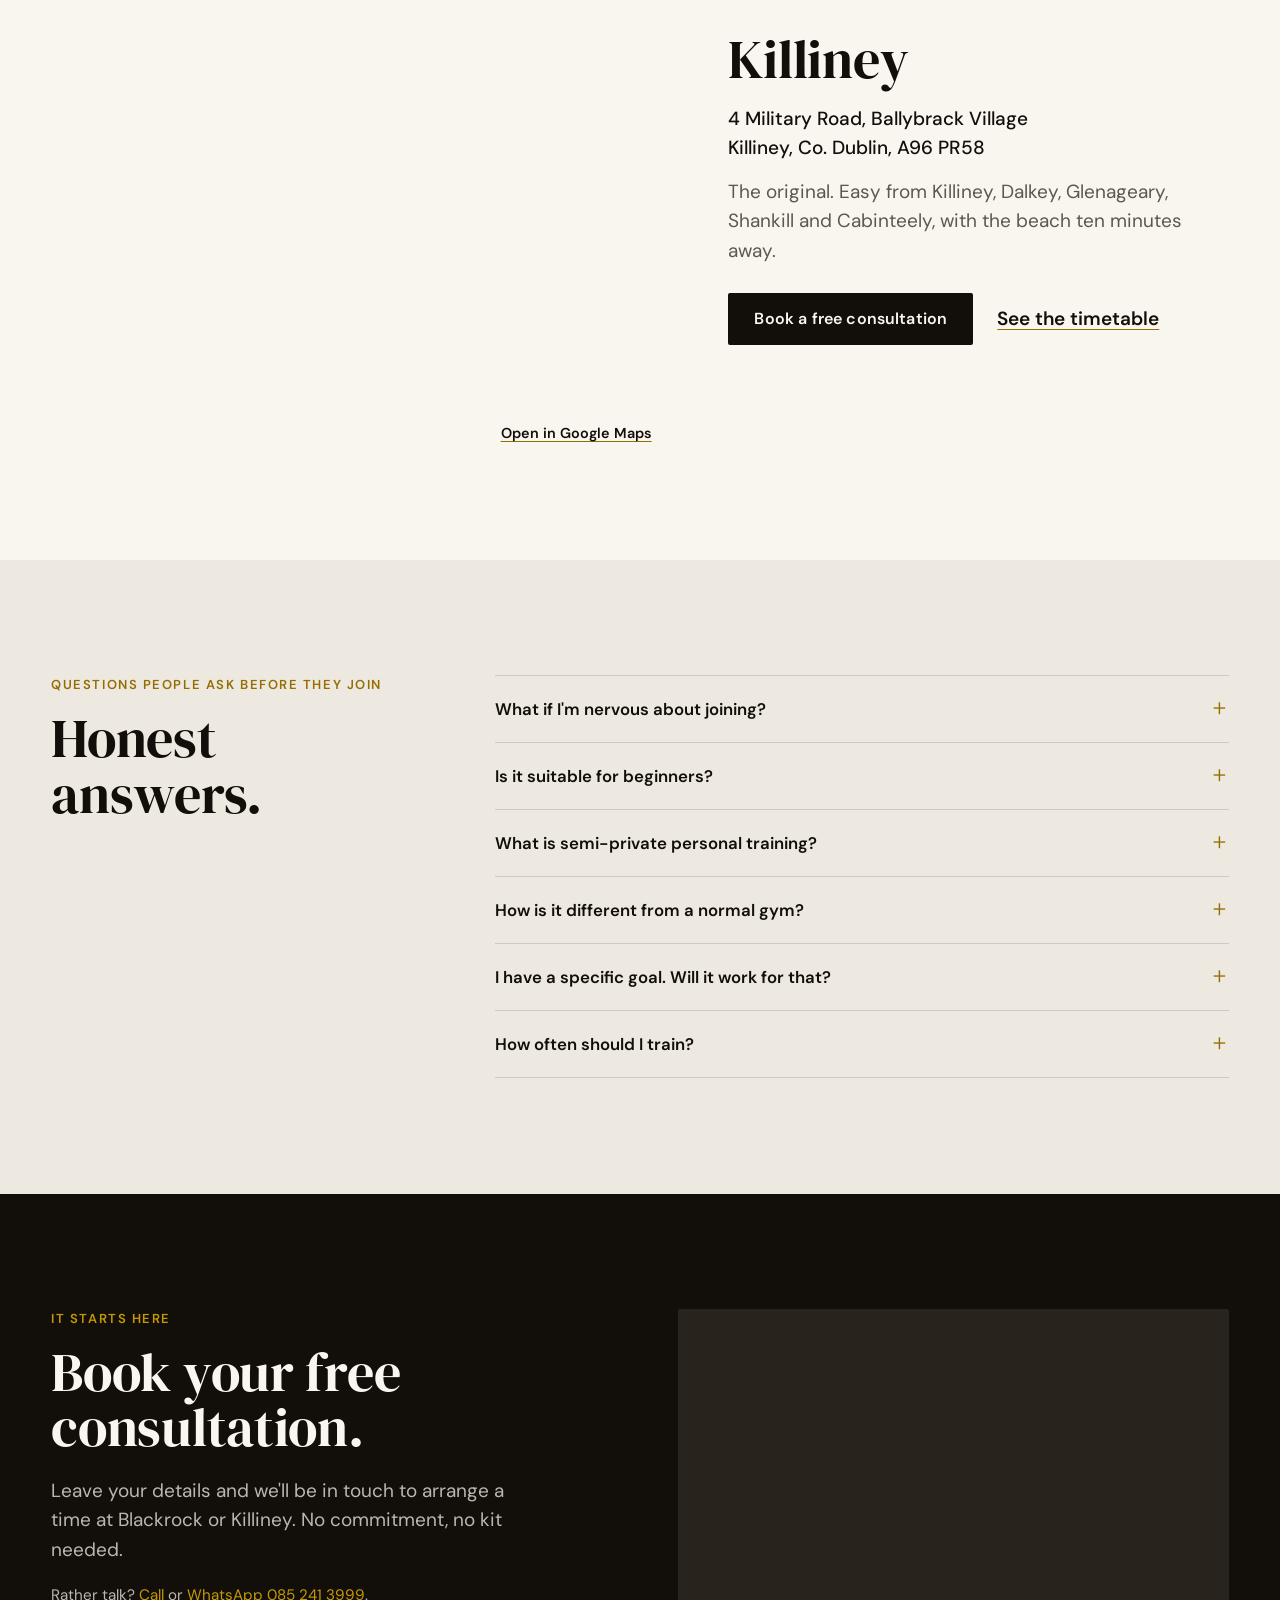
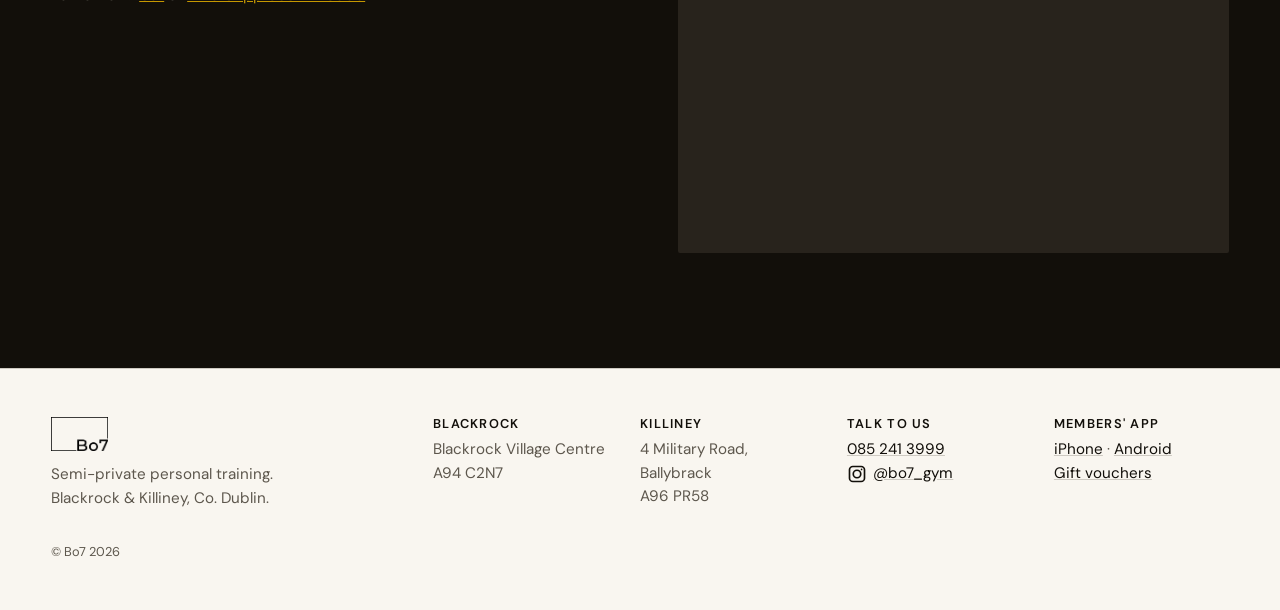
==== commit c7df8924: "Mobile hero: viewport block ends after the rating line, pins strip sits beneath Co-Authored-By: Clau" ====
--- a/site/index.html
+++ b/site/index.html
@@ -47,12 +47,12 @@
       <a class="btn btn--wa hero__wa" href="https://wa.me/353852413999" aria-label="Chat on WhatsApp, 085 241 3999" data-wa><svg class="wa" viewBox="0 0 24 24" aria-hidden="true"><path d="M17.5 14.4c-.3-.1-1.8-.9-2-1-.3-.1-.5-.1-.7.1-.2.3-.8 1-.9 1.2-.2.2-.3.2-.6.1-.3-.1-1.3-.5-2.4-1.5-.9-.8-1.5-1.8-1.7-2.1-.2-.3 0-.5.1-.6l.5-.5c.1-.2.2-.3.3-.5.1-.2 0-.4 0-.5-.1-.1-.7-1.6-.9-2.2-.2-.6-.5-.5-.7-.5h-.6c-.2 0-.5.1-.8.4-.3.3-1 1-1 2.5s1.1 2.9 1.2 3.1c.1.2 2.1 3.2 5.1 4.5.7.3 1.3.5 1.7.6.7.2 1.4.2 1.9.1.6-.1 1.8-.7 2-1.4.2-.7.2-1.3.2-1.4-.1-.2-.3-.3-.6-.4zM12 2C6.5 2 2 6.5 2 12c0 1.8.5 3.5 1.3 5L2 22l5.2-1.4c1.5.8 3.1 1.2 4.8 1.2 5.5 0 10-4.5 10-10S17.5 2 12 2zm0 18.2c-1.5 0-3-.4-4.3-1.2l-.3-.2-3.1.8.8-3-.2-.3C4.1 15 3.7 13.5 3.7 12c0-4.6 3.7-8.3 8.3-8.3s8.3 3.7 8.3 8.3-3.7 8.2-8.3 8.2z"/></svg><span>085 241 3999</span></a>
     </div>
     <p class="hero__rating"><span class="rating__stars" aria-hidden="true">★★★★★</span><strong>4.9</strong> from 99 Google reviews</p>
+  </div>
     <ul class="hero__facts" aria-label="At a glance">
       <li><a href="#blackrock"><svg class="pin" viewBox="0 0 24 24" aria-hidden="true"><path d="M12 2a7 7 0 0 0-7 7c0 5.25 7 13 7 13s7-7.75 7-13a7 7 0 0 0-7-7zm0 9.5A2.5 2.5 0 1 1 12 6.5a2.5 2.5 0 0 1 0 5z"/></svg>Blackrock</a></li>
       <li><a href="#killiney"><svg class="pin" viewBox="0 0 24 24" aria-hidden="true"><path d="M12 2a7 7 0 0 0-7 7c0 5.25 7 13 7 13s7-7.75 7-13a7 7 0 0 0-7-7zm0 9.5A2.5 2.5 0 1 1 12 6.5a2.5 2.5 0 0 1 0 5z"/></svg>Killiney</a></li>
       <li>All levels &middot; <mark>beginners welcome</mark></li>
     </ul>
-  </div>
   <div class="hero__media">
     <video id="hero-video" class="hero__video" autoplay muted loop playsinline preload="metadata" poster="assets/video/hero-poster.webp" aria-label="Members training at Bo7 Killiney" data-src-small="assets/video/hero-540.mp4" data-src-large="assets/video/hero-720.mp4"></video>
   </div>
--- a/site/styles.css
+++ b/site/styles.css
@@ -158,9 +158,9 @@
 
 /* ---------- hero ---------- */
 .hero { background: var(--ink); color: var(--paper); position: relative; isolation: isolate; }
-.hero .in { position: relative; display: grid; grid-template-columns: 1fr; min-height: calc(100svh - var(--nav-h)); padding: 0; }
+.hero .in { position: relative; display: grid; grid-template-columns: 1fr; grid-template-rows: minmax(calc(100svh - var(--nav-h)), auto) auto; padding: 0; }
 .hero__text {
-  display: flex; flex-direction: column; justify-content: flex-end;
+  grid-area: 1 / 1; display: flex; flex-direction: column; justify-content: flex-end;
   padding: 3rem var(--gutter) 1.75rem;
 }
 .hero h1 { color: var(--paper); }
@@ -173,7 +173,7 @@
 .hero__rating strong { color: var(--paper); font-family: var(--display); font-weight: 400; font-size: 1.2rem; }
 .hero__rating .rating__stars { color: var(--gold); letter-spacing: .05em; }
 .hero__facts {
-  list-style: none; padding: .8rem 0 0; margin: 1rem 0 0;
+  grid-area: 2 / 1; list-style: none; padding: .9rem 0 1.4rem; margin: 0 var(--gutter);
   display: flex; flex-wrap: wrap; align-items: center; gap: .5rem 1.6rem;
   border-top: 1px solid oklch(32% 0.014 80);
   color: oklch(86% 0.012 85); font-size: .95rem; font-weight: 500;
@@ -225,7 +225,7 @@
 }
 
 /* video: full-bleed behind the copy on phones, its own cropped column on desktop */
-.hero__media { position: absolute; inset: 0; z-index: -1; overflow: hidden; background: var(--ink); }
+.hero__media { position: absolute; grid-area: 1 / 1 / 2 / 2; inset: 0; z-index: -1; overflow: hidden; background: var(--ink); }
 .hero__video { width: 100%; height: 100%; object-fit: cover; object-position: 50% 35%; }
 .hero__media::after {
   content: ""; position: absolute; inset: 0;
@@ -233,14 +233,14 @@
 }
 
 @media (min-width: 900px) {
-  .hero .in { grid-template-columns: minmax(0, 1.1fr) minmax(0, 0.9fr); min-height: 0; height: var(--hero-h); }
-  .hero__text { justify-content: center; padding: 2.5rem var(--gutter) 2.5rem; }
+  .hero .in { grid-template-columns: minmax(0, 1.1fr) minmax(0, 0.9fr); grid-template-rows: 1fr auto; height: var(--hero-h); }
+  .hero__text { grid-area: 1 / 1; justify-content: flex-end; padding: 2.5rem var(--gutter) 0; }
   .hero__lede { margin-top: 1.75rem; font-size: clamp(1.125rem, 1rem + .5vw, 1.375rem); line-height: 1.55; }
   .hero__actions { margin-top: 2.25rem; }
   .hero__actions { display: flex; flex-wrap: wrap; gap: .75rem; }
   .hero__actions .btn { width: auto; }
-  .hero__facts { margin-top: 2.5rem; padding-top: 1.5rem; font-size: 1rem; gap: .5rem 2rem; }
-  .hero__media { position: relative; inset: auto; z-index: 0; height: var(--hero-h); }
+  .hero__facts { grid-area: 2 / 1; margin: 2.25rem var(--gutter) 0; padding: 1.5rem 0 clamp(3rem, 7vh, 5.5rem); font-size: 1rem; gap: .5rem 2rem; }
+  .hero__media { position: relative; grid-area: 1 / 2 / 3 / 3; inset: auto; z-index: 0; height: var(--hero-h); }
   .hero__media::after { background: linear-gradient(to right, color-mix(in oklch, var(--ink) 35%, transparent), transparent 30%); }
 }
 
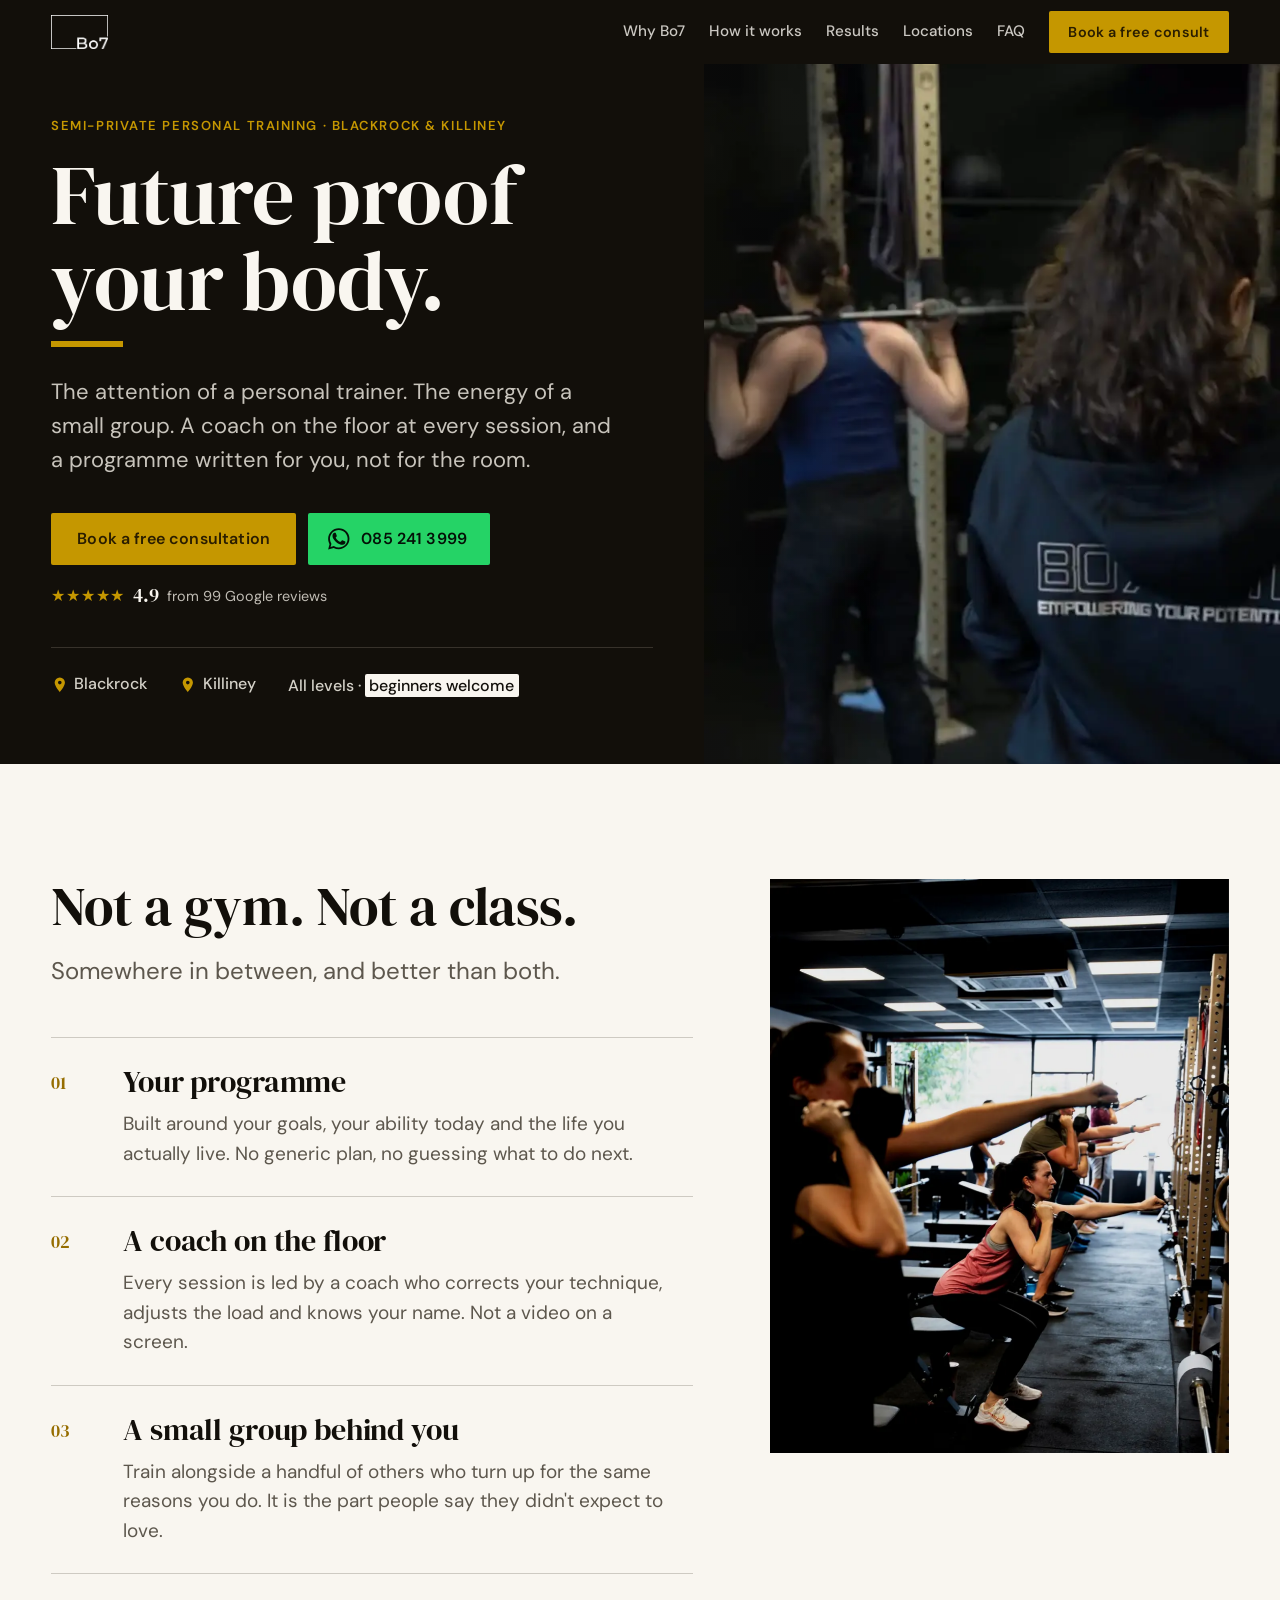
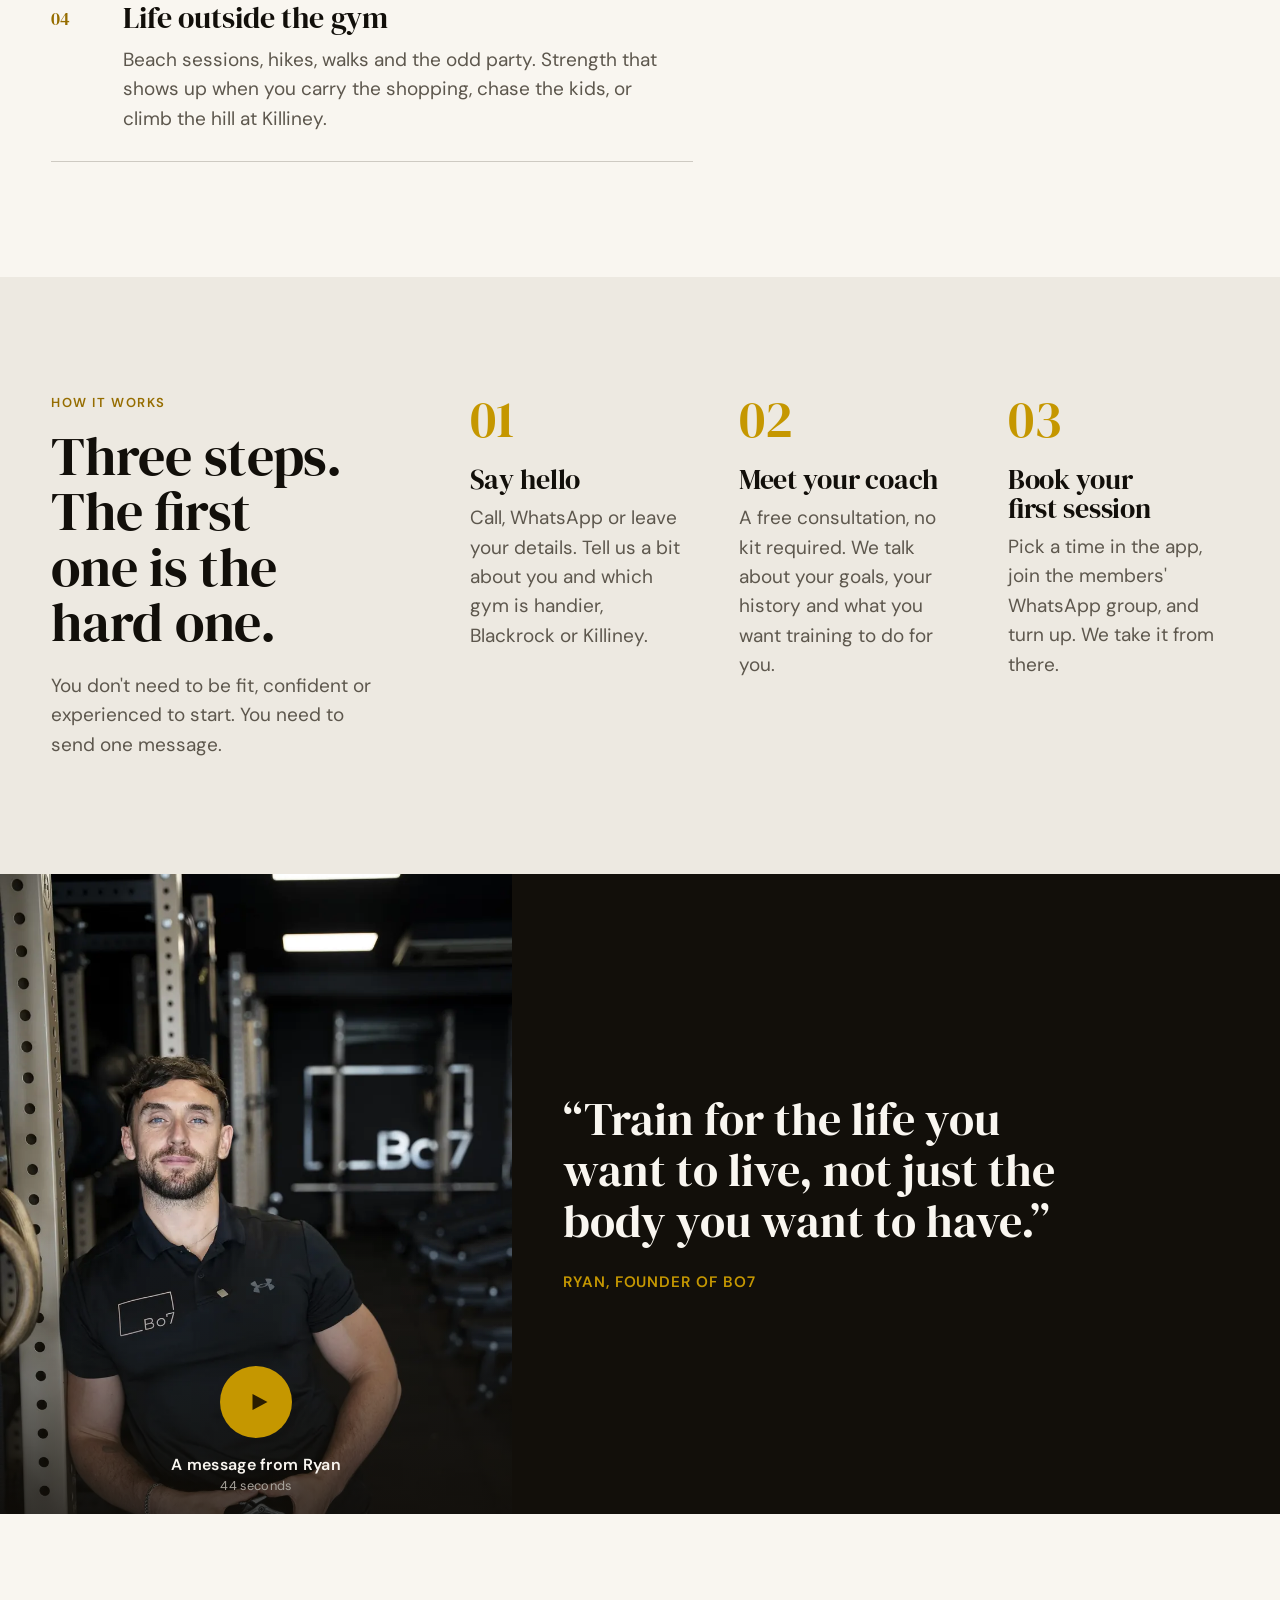
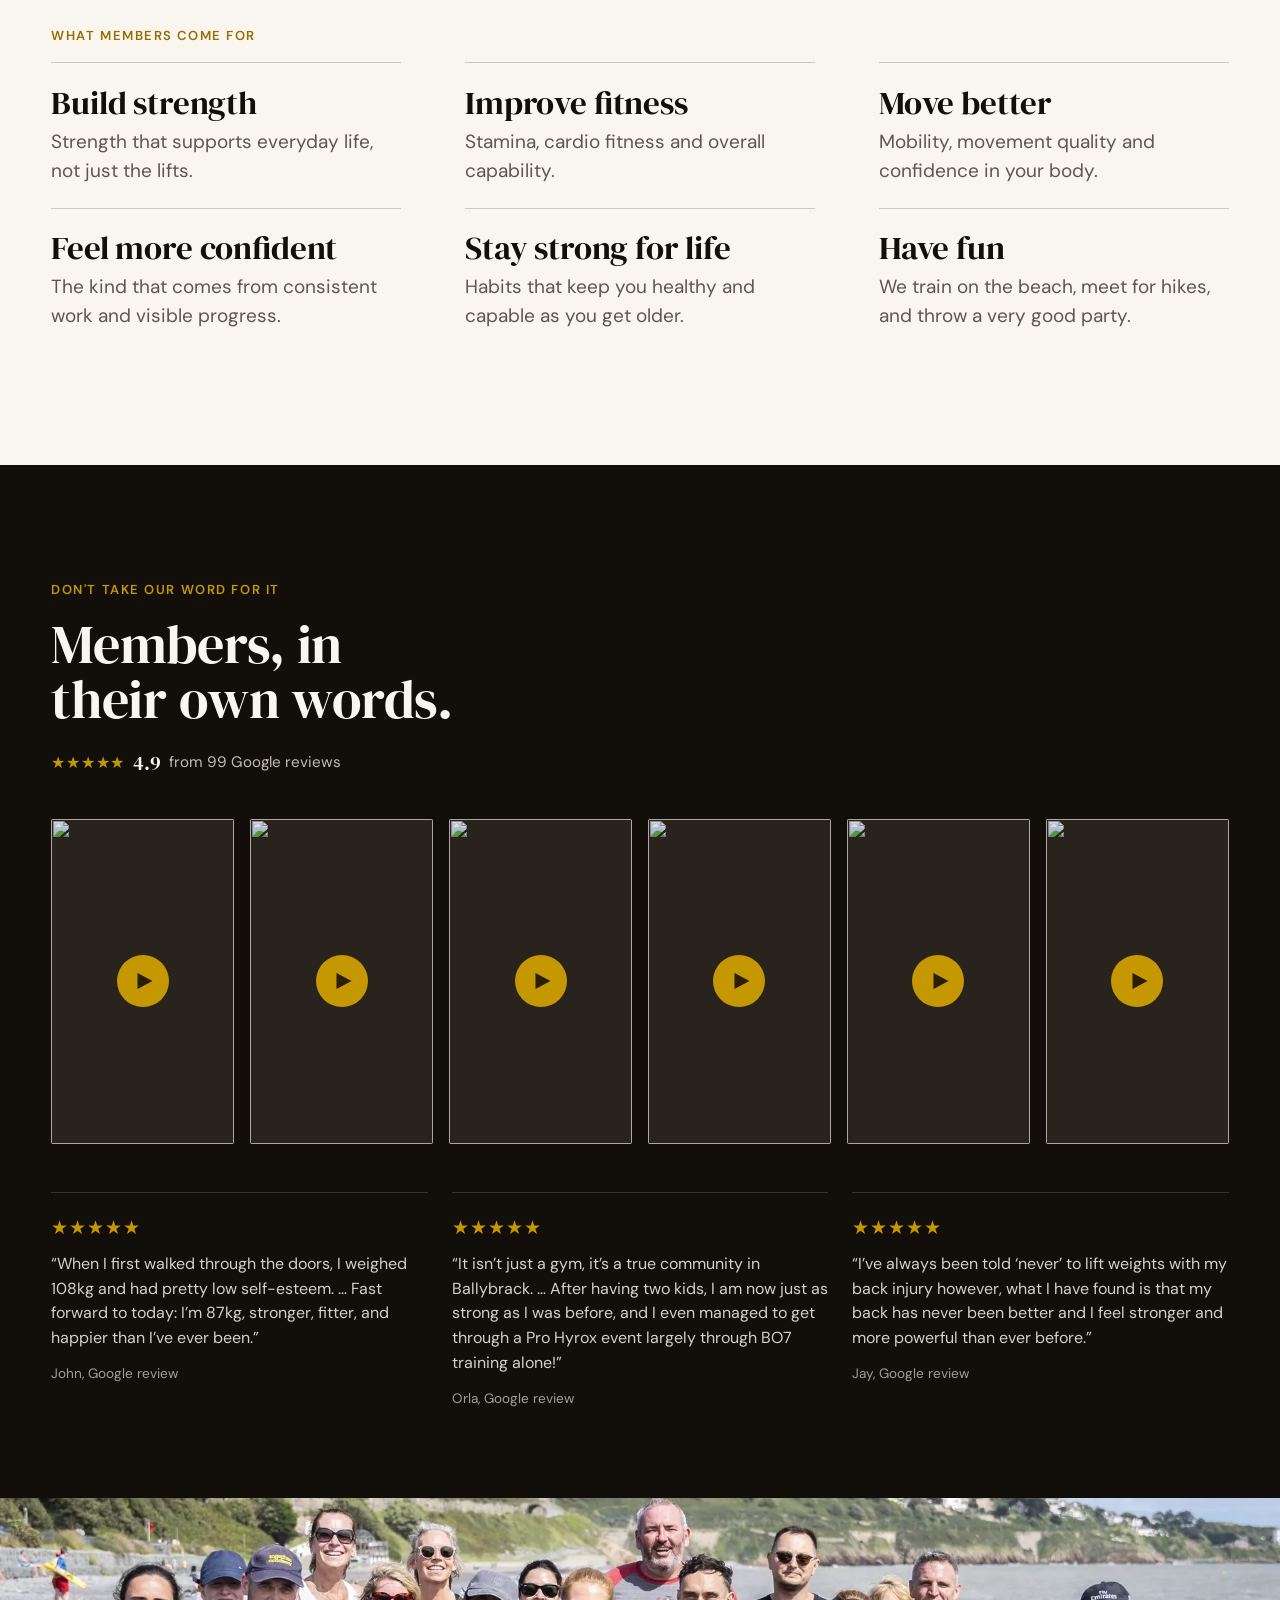
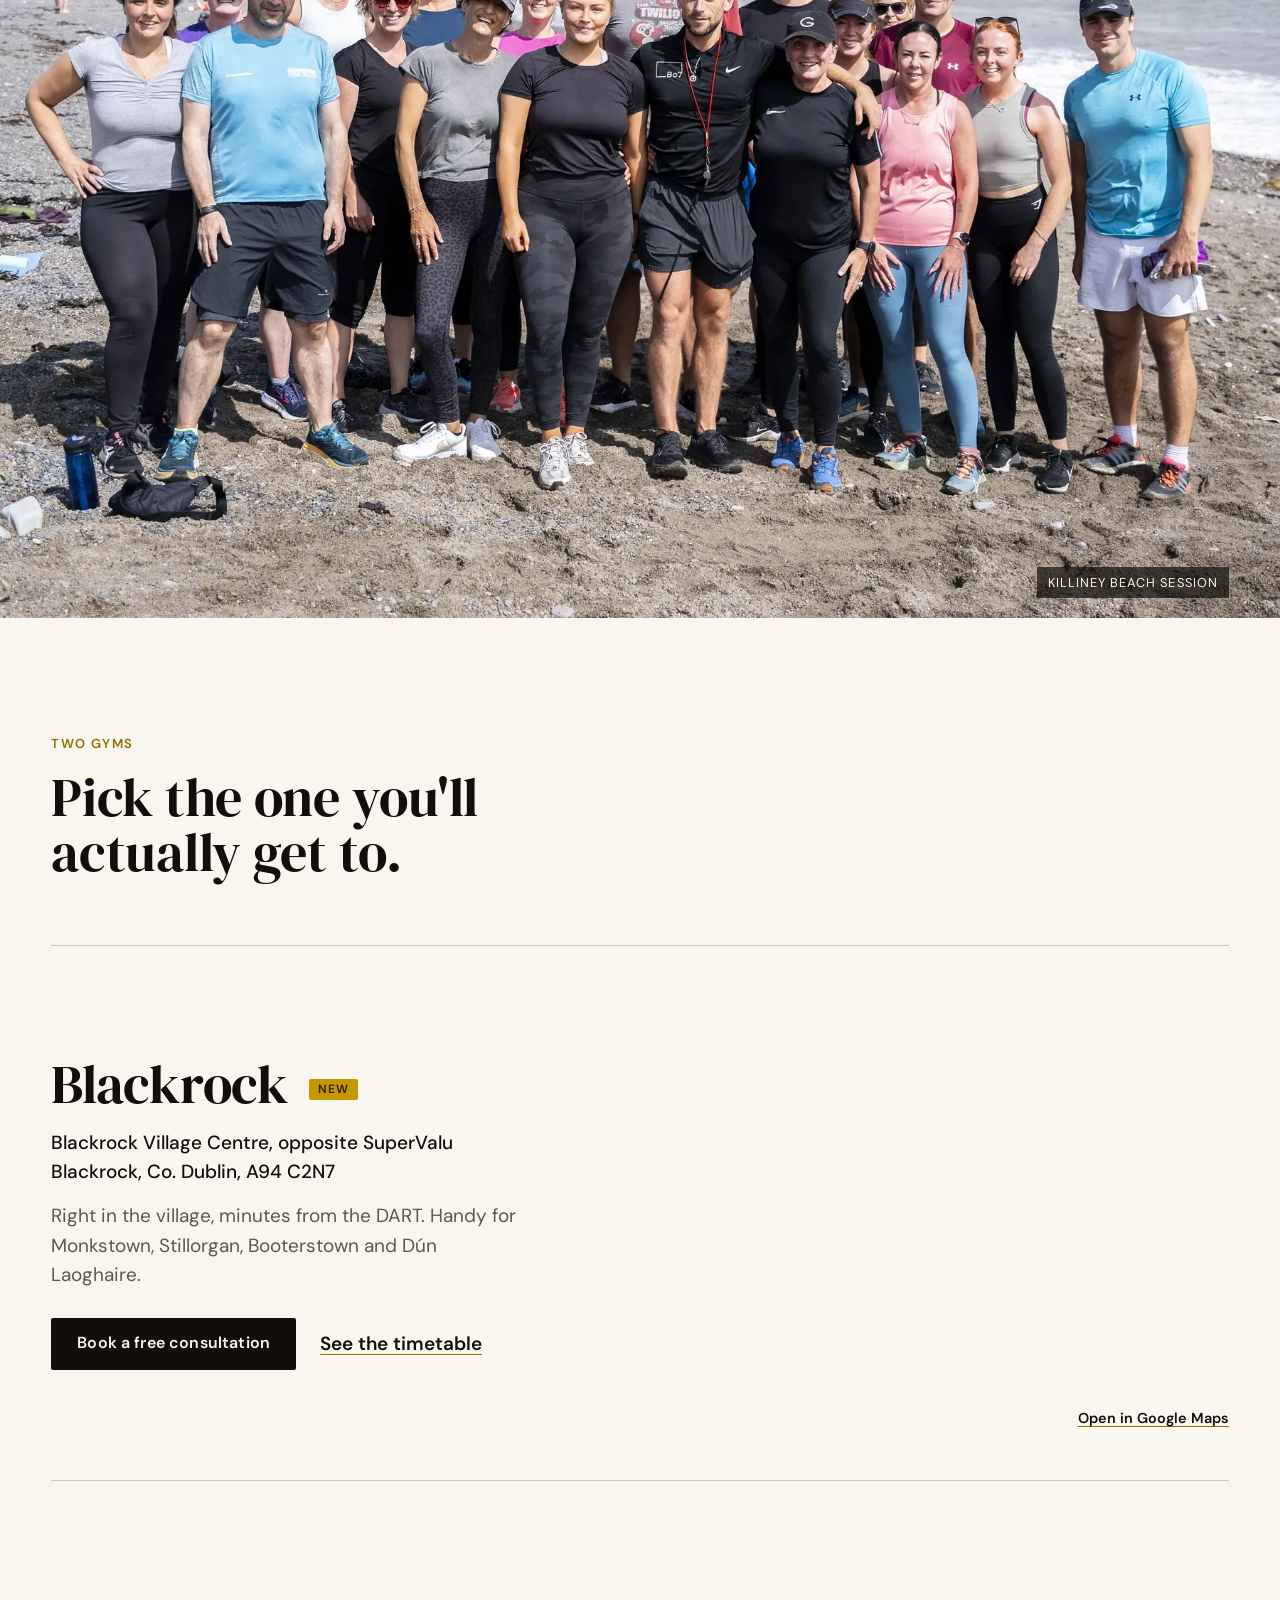
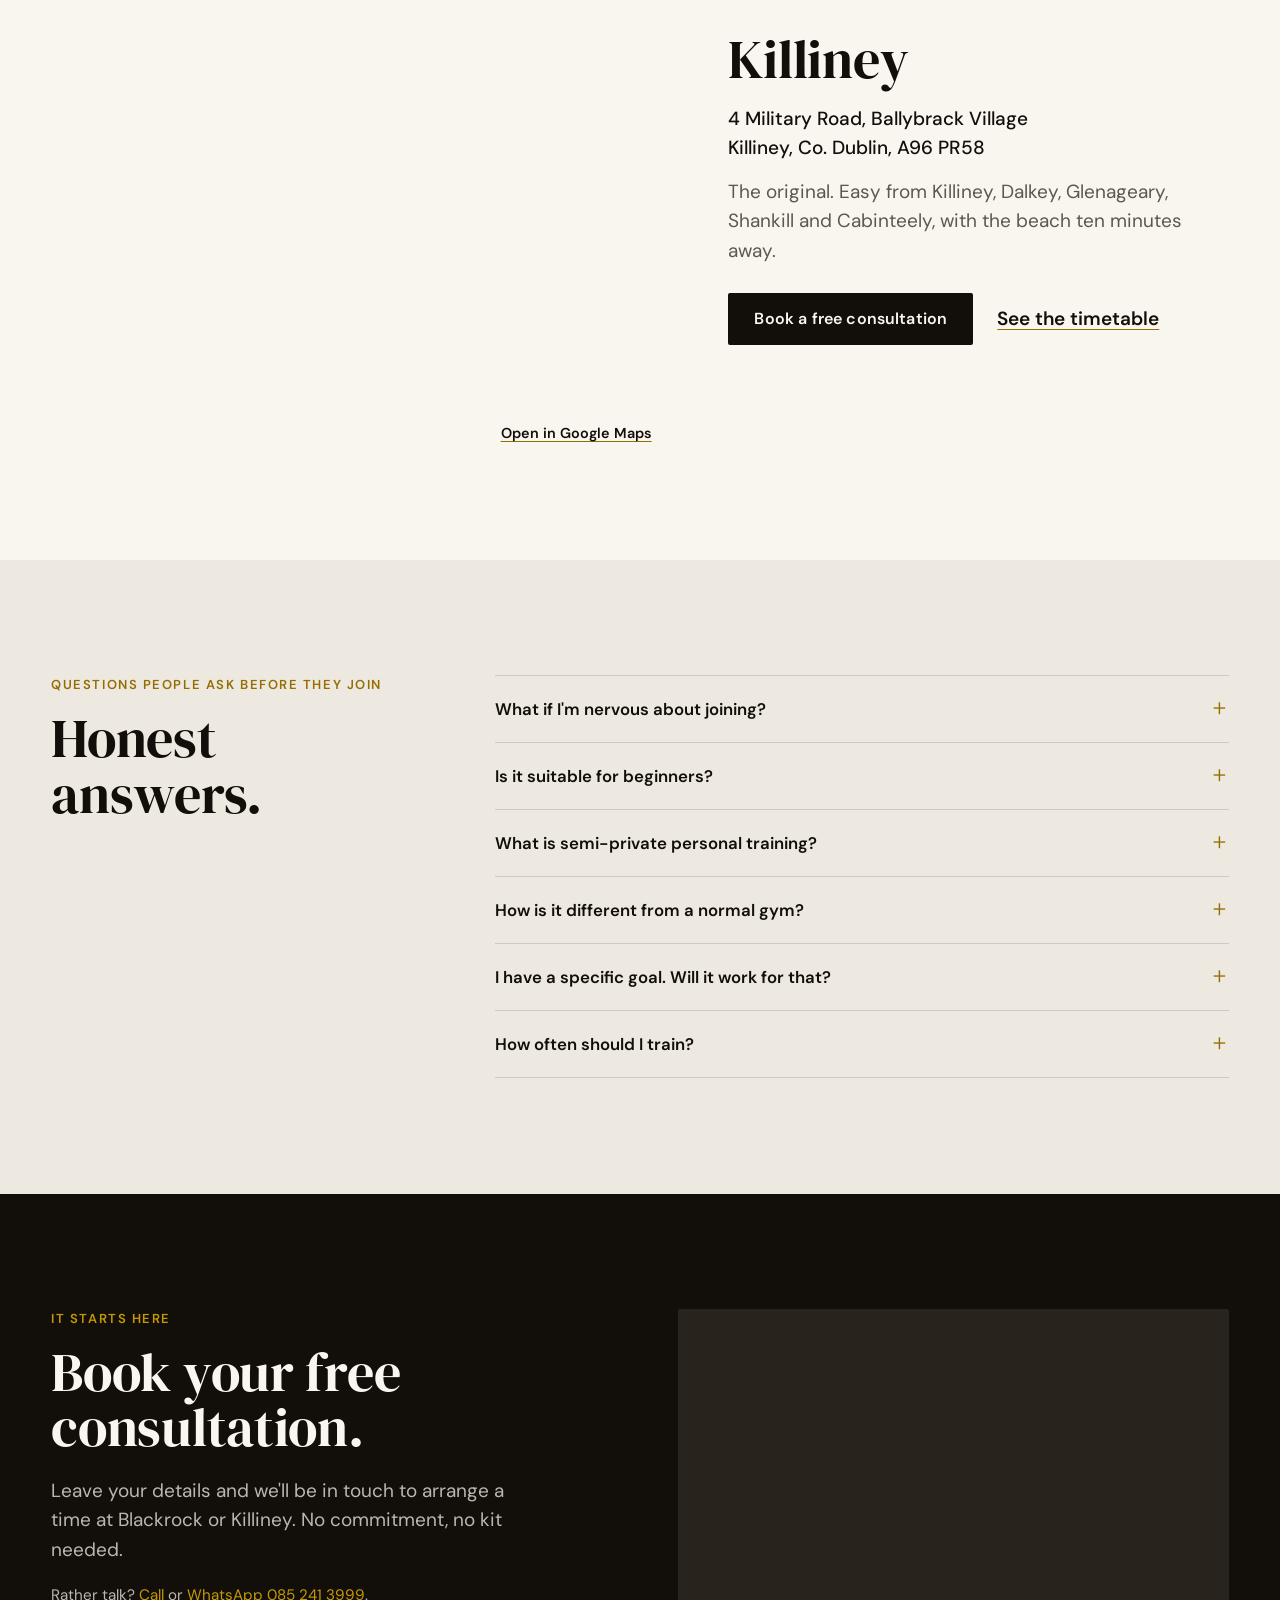
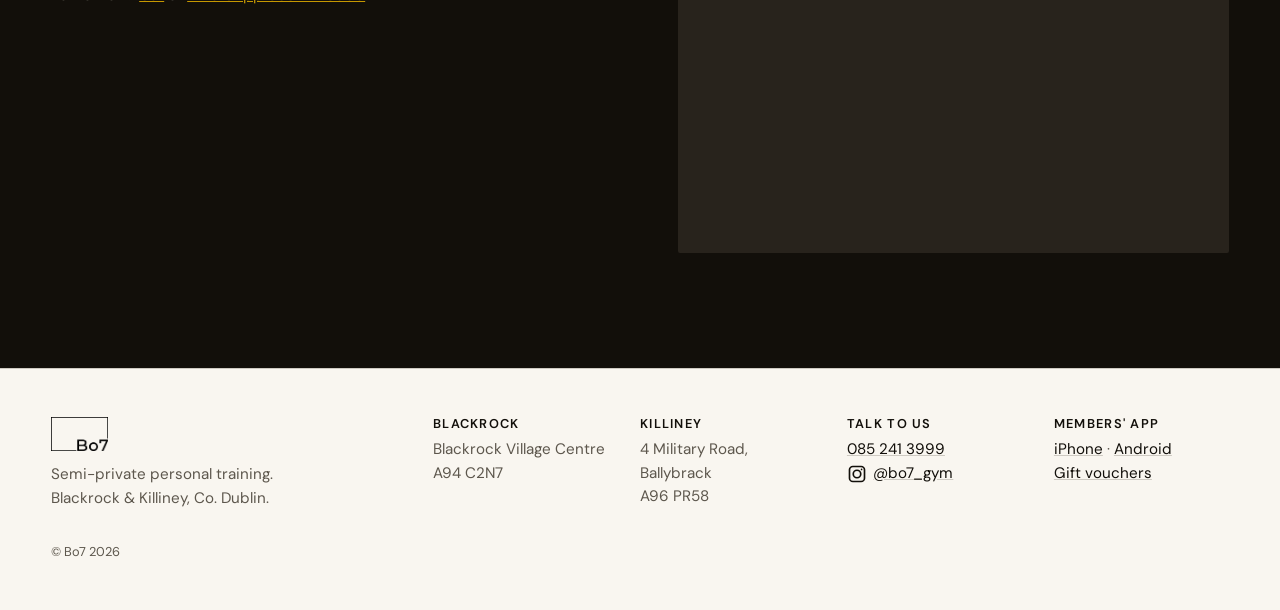
==== commit a9d8987d: "Results: member-story videos open in a portrait lightbox instead of inline Co-Authored-By: Claude Fa" ====
--- a/site/index.html
+++ b/site/index.html
@@ -341,6 +341,12 @@
   <video id="vid-player" controls playsinline preload="none" poster="assets/video/ryan-poster.jpg" data-src="assets/video/ryan-720.mp4"></video>
 </dialog>
 
+<!-- YOUTUBE LIGHTBOX for the member stories (vertical videos) -->
+<dialog class="vid vid--portrait" id="yt" aria-label="Member story">
+  <button class="vid__close" type="button" aria-label="Close video">&#215;</button>
+  <div class="yt__frame"></div>
+</dialog>
+
 <script src="site.js" defer></script>
 </body>
 </html>
--- a/site/styles.css
+++ b/site/styles.css
@@ -96,14 +96,14 @@
 .nav__cta { display: none; min-height: 2.6rem; padding-inline: 1.1rem; font-size: .9rem; }
 
 /* Header CTA: a light sweep every 5 s to draw the eye. */
-.nav__cta { position: relative; overflow: hidden; }
-.nav__cta::after {
+.nav__cta, .stickybar__btn { position: relative; overflow: hidden; }
+.nav__cta::after, .stickybar__btn::after {
   content: ""; position: absolute; top: -40%; bottom: -40%; left: -60%; width: 45%;
   background: linear-gradient(105deg, transparent 0%, color-mix(in oklch, white 70%, transparent) 50%, transparent 100%);
   transform: skewX(-20deg); pointer-events: none;
 }
 @media (prefers-reduced-motion: no-preference) {
-  .nav__cta::after { animation: cta-shine 5s ease-in-out infinite; animation-delay: 2.5s; }
+  .nav__cta::after, .stickybar__btn::after { animation: cta-shine 5s ease-in-out infinite; animation-delay: 2.5s; }
 }
 @keyframes cta-shine {
   0%   { left: -60%; opacity: 0; }
@@ -318,6 +318,10 @@
 .vid { border: 0; padding: 3.25rem 0 0; margin: auto; background: transparent; width: min(96vw, 1100px); max-width: none; max-height: none; overflow: visible; }
 .vid::backdrop { background: color-mix(in oklch, var(--ink) 88%, transparent); }
 .vid video { display: block; width: 100%; aspect-ratio: 16 / 9; background: var(--ink); border-radius: 4px; }
+/* portrait variant for the 9:16 member stories: as tall as the viewport allows */
+.vid--portrait { width: min(92vw, calc((100dvh - 5rem) * 9 / 16)); }
+.yt__frame { position: relative; width: 100%; aspect-ratio: 9 / 16; background: var(--ink); border-radius: 4px; overflow: hidden; }
+.yt__frame iframe { position: absolute; inset: 0; width: 100%; height: 100%; border: 0; }
 .vid__close {
   position: absolute; right: 0; top: 0; width: 2.5rem; height: 2.5rem;
   border: 0; border-radius: 50%; background: var(--paper); color: var(--ink); font-size: 1.6rem; line-height: 1; cursor: pointer;
@@ -466,6 +470,12 @@
 }
 @media (min-width: 900px) { .stickybar { display: none; } }
 
+/* Phones: once the bottom bar is showing, the sticky header slides away on scroll down and returns on scroll up. */
+@media (max-width: 899.98px) {
+  .nav { transition: translate .45s var(--ease), visibility 0s; }
+  .nav.is-away { translate: 0 -100%; visibility: hidden; transition: translate .45s var(--ease), visibility 0s linear .45s; }
+}
+
 /* ---------- reveal on scroll ---------- */
 @media (prefers-reduced-motion: no-preference) {
   [data-reveal] { opacity: 0; translate: 0 18px; transition: opacity .7s var(--ease), translate .7s var(--ease); }
